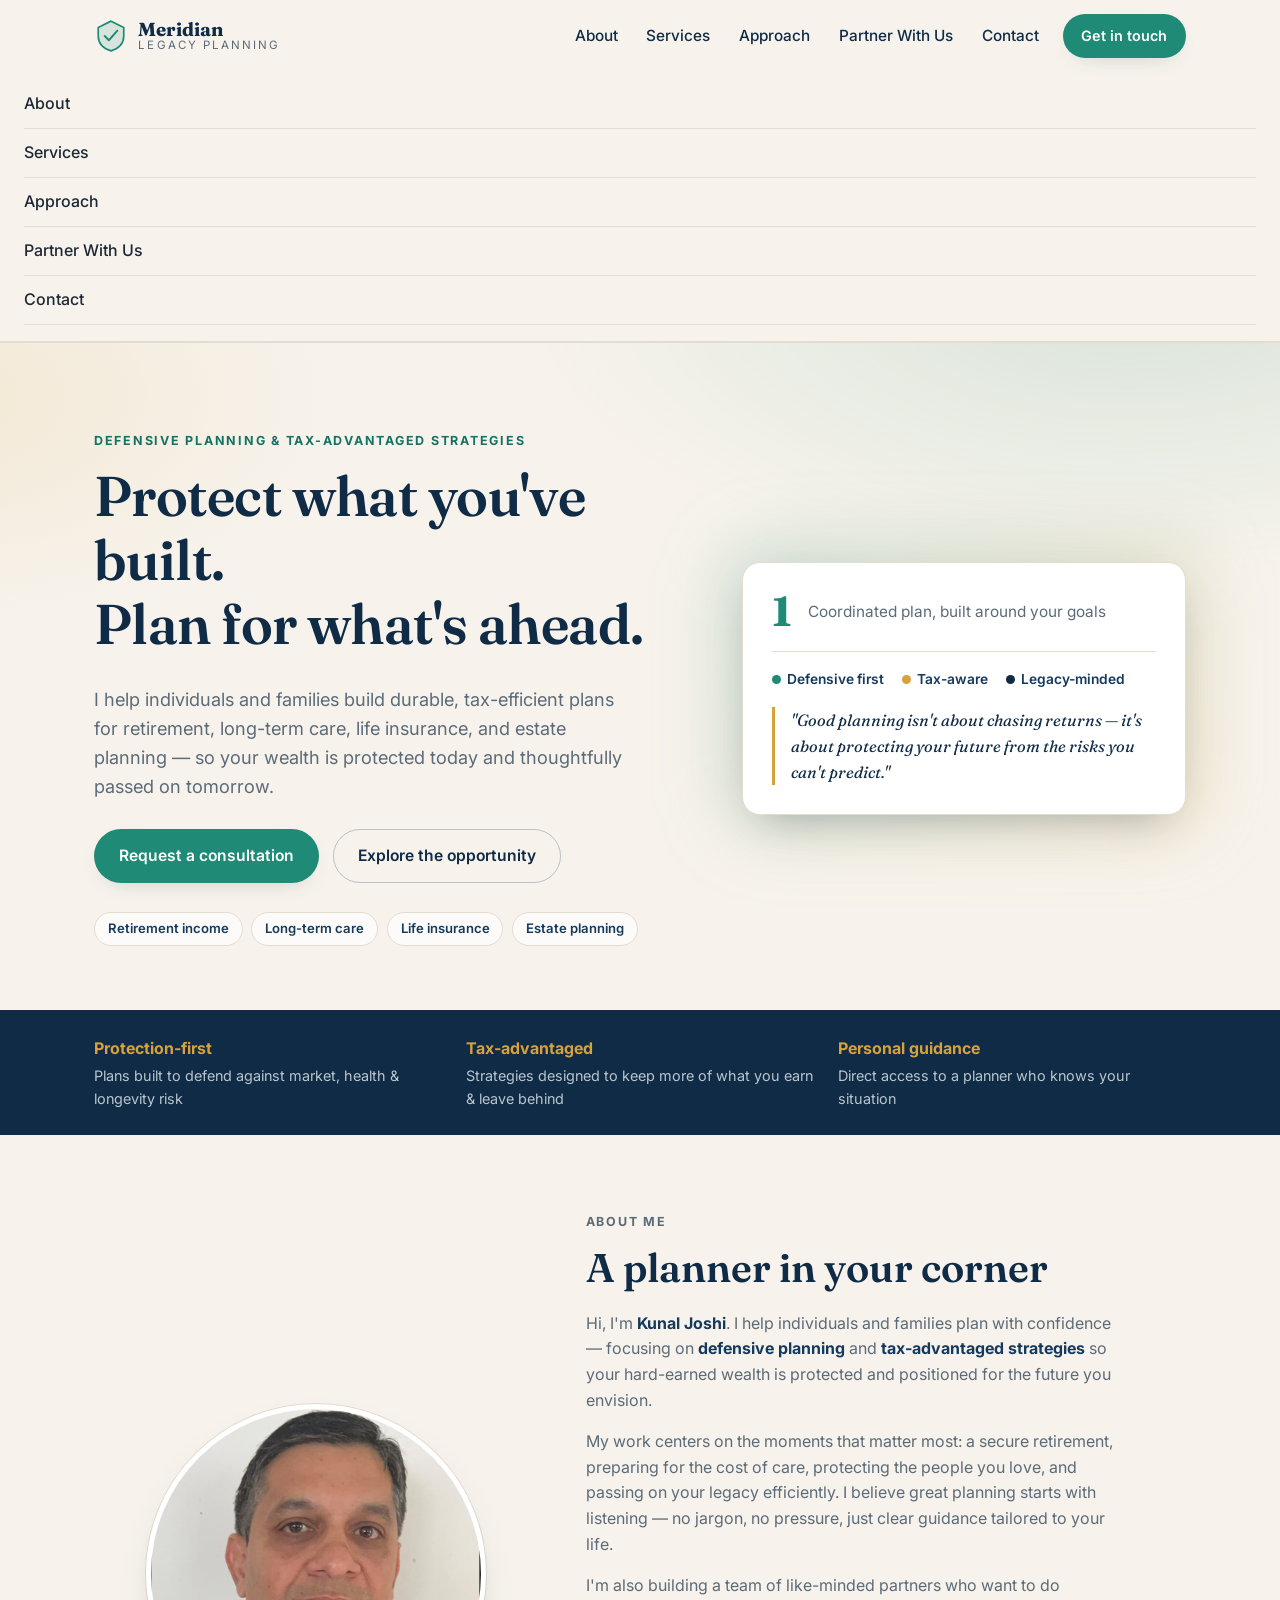
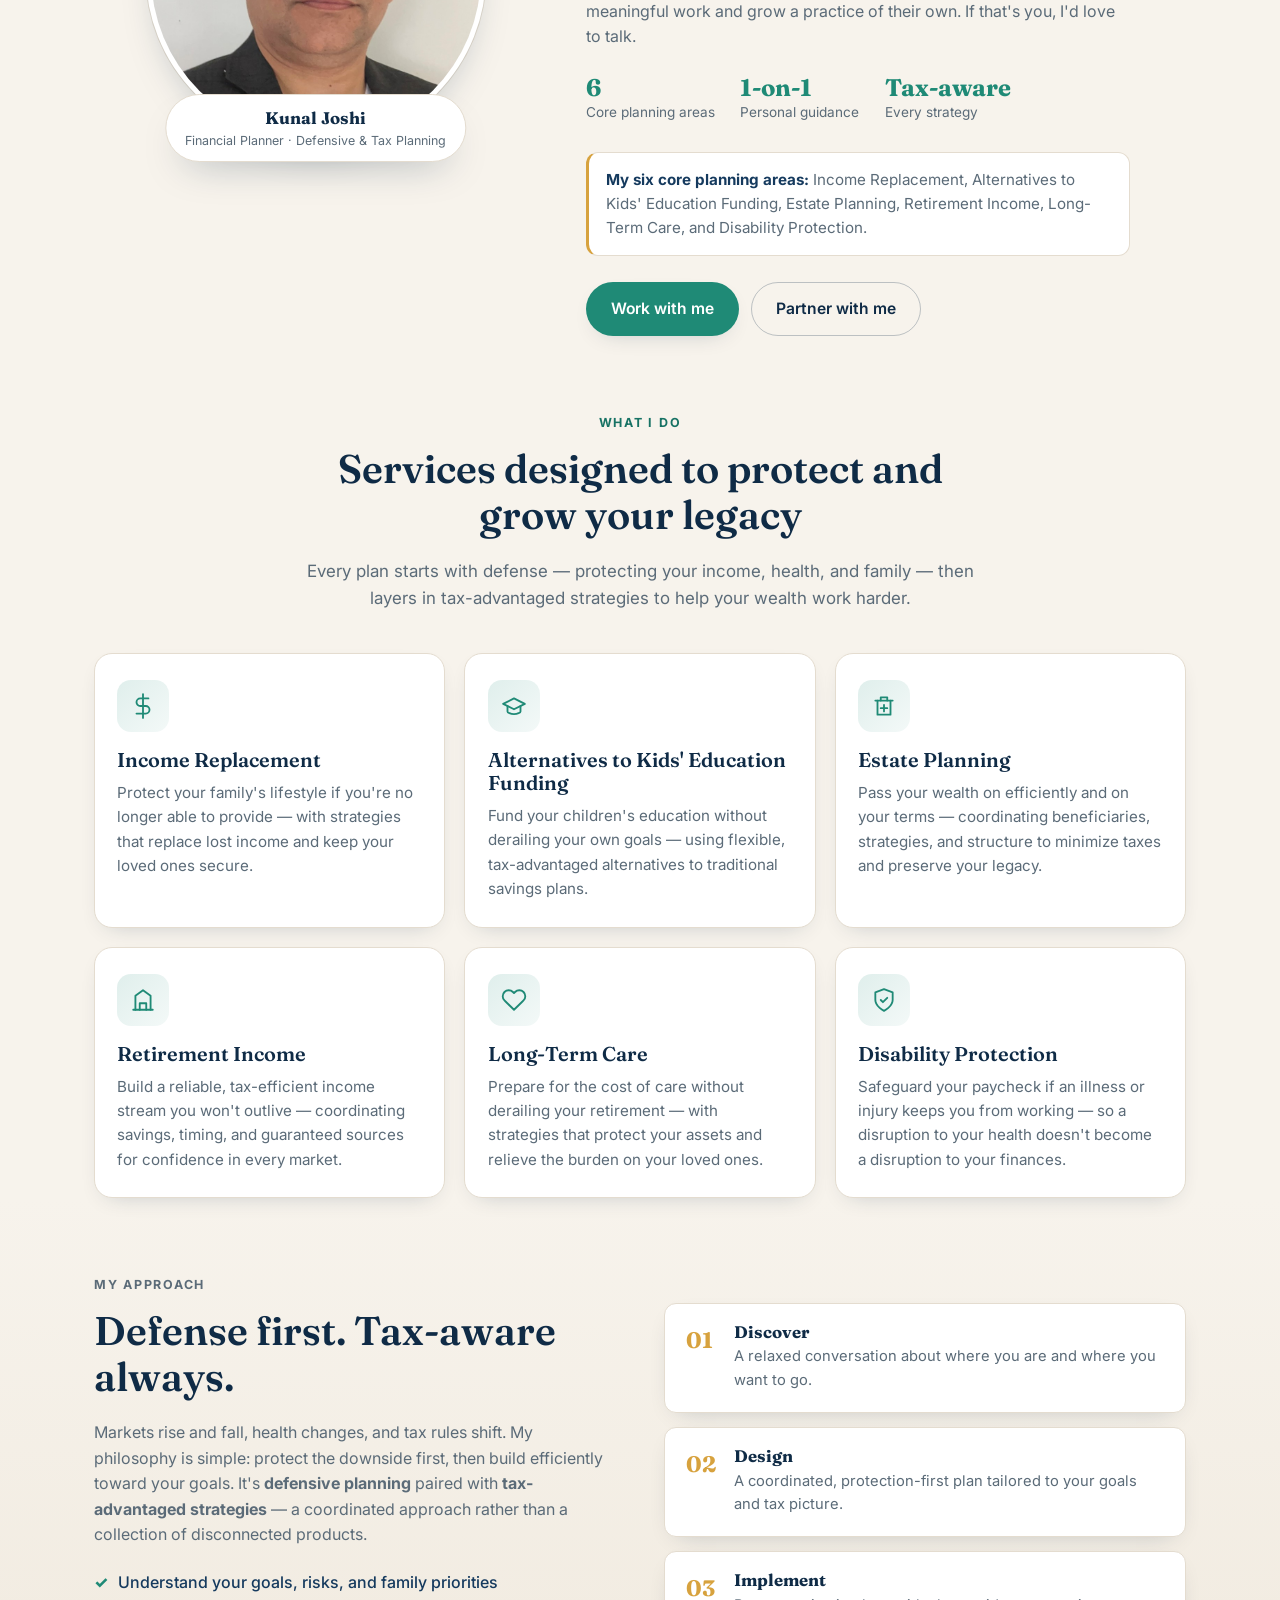
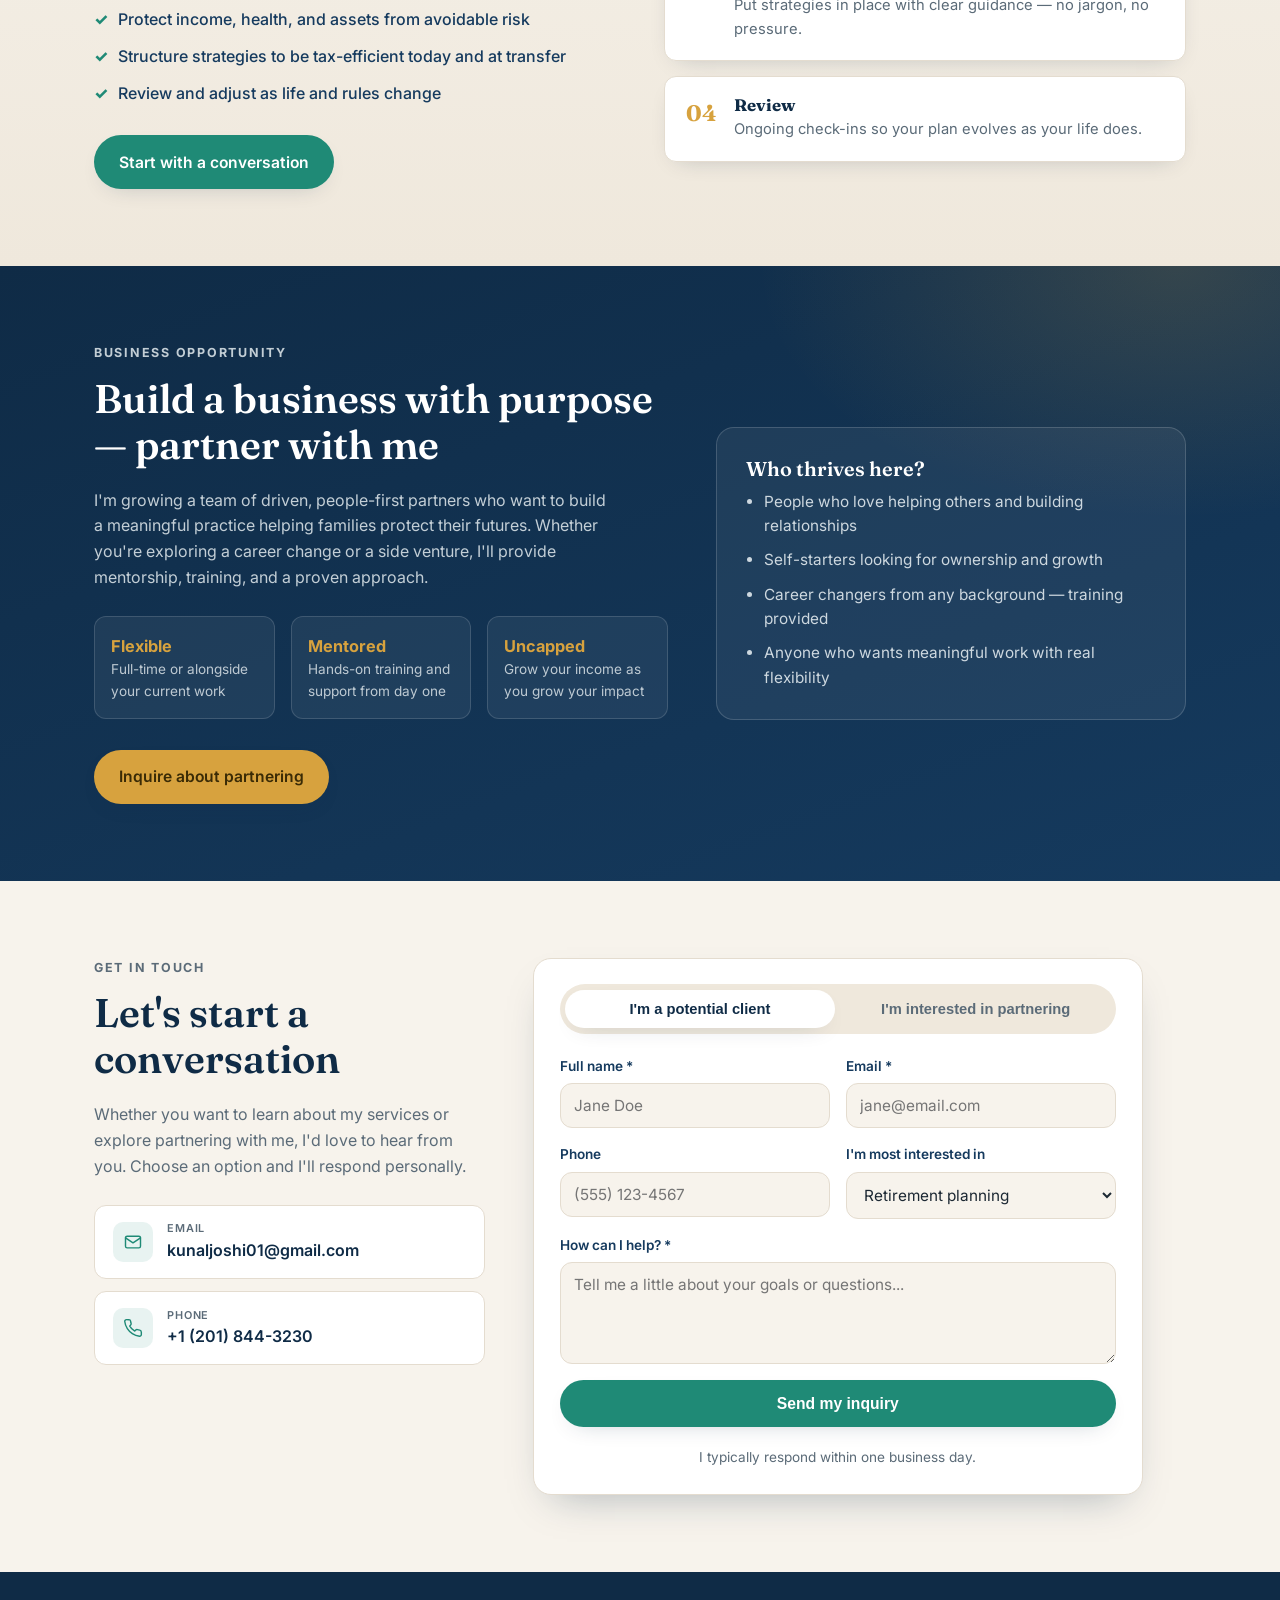
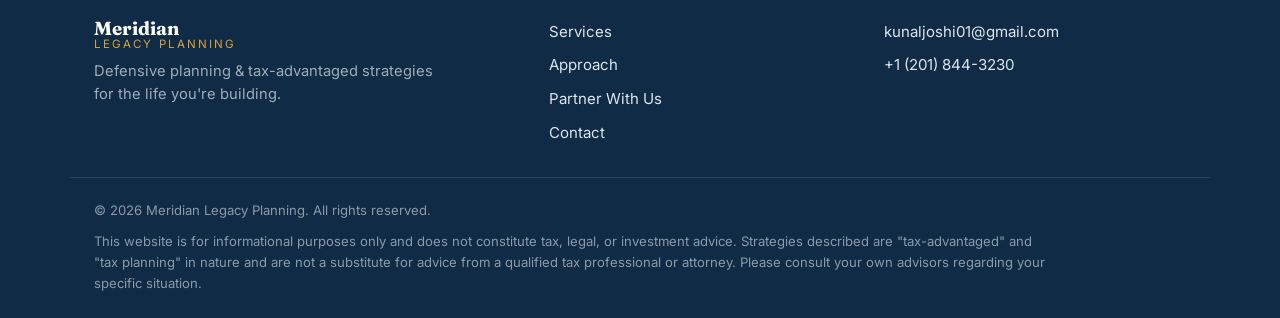
==== index.html @ be31c7ae "Add files via upload" ====
<!DOCTYPE html>
<html lang="en">
<head>
  <meta charset="UTF-8" />
  <meta name="viewport" content="width=device-width, initial-scale=1.0" />
  <title>Meridian Legacy Planning — Defensive &amp; Tax-Advantaged Financial Planning</title>
  <meta name="description" content="Meridian Legacy Planning helps you protect and grow your wealth through defensive planning and tax-advantaged strategies for retirement, long-term care, life insurance, and estate planning." />
  <link rel="preconnect" href="https://fonts.googleapis.com" />
  <link rel="preconnect" href="https://fonts.gstatic.com" crossorigin />
  <link href="https://fonts.googleapis.com/css2?family=Fraunces:opsz,wght@9..144,500;9..144,600;9..144,700&family=Inter:wght@400;500;600;700&display=swap" rel="stylesheet" />
  <link rel="stylesheet" href="styles.css" />
</head>
<body>
  <!-- Header -->
  <header class="site-header" id="top">
    <div class="container header-inner">
      <a href="#top" class="brand" aria-label="Meridian Legacy Planning home">
        <span class="brand-mark" aria-hidden="true">
          <svg viewBox="0 0 32 32" width="34" height="34" fill="none">
            <path d="M16 2L4 8v8c0 7.2 5 11.8 12 14 7-2.2 12-6.8 12-14V8L16 2z" fill="currentColor" opacity="0.15"/>
            <path d="M16 2L4 8v8c0 7.2 5 11.8 12 14 7-2.2 12-6.8 12-14V8L16 2z" stroke="currentColor" stroke-width="1.6"/>
            <path d="M10 16l4 4 8-9" stroke="currentColor" stroke-width="1.8" stroke-linecap="round" stroke-linejoin="round"/>
          </svg>
        </span>
        <span class="brand-text">
          <strong>Meridian</strong>
          <em>Legacy Planning</em>
        </span>
      </a>

      <nav class="site-nav" aria-label="Primary">
        <a href="#about">About</a>
        <a href="#services">Services</a>
        <a href="#approach">Approach</a>
        <a href="#partner">Partner With Us</a>
        <a href="#contact">Contact</a>
      </nav>

      <a href="#contact" class="btn btn-primary btn-sm nav-cta">Get in touch</a>

      <button class="nav-toggle" aria-label="Toggle menu" aria-expanded="false">
        <span></span><span></span><span></span>
      </button>
    </div>
    <div class="mobile-menu" hidden>
      <a href="#about">About</a>
      <a href="#services">Services</a>
      <a href="#approach">Approach</a>
      <a href="#partner">Partner With Us</a>
      <a href="#contact">Contact</a>
    </div>
  </header>

  <!-- Hero -->
  <section class="hero">
    <div class="container hero-grid">
      <div class="hero-copy">
        <p class="eyebrow">Defensive planning &amp; tax-advantaged strategies</p>
        <h1>Protect what you've built.<br />Plan for what's ahead.</h1>
        <p class="lead">
          I help individuals and families build durable, tax-efficient plans for
          retirement, long-term care, life insurance, and estate planning — so your
          wealth is protected today and thoughtfully passed on tomorrow.
        </p>
        <div class="hero-actions">
          <a href="#contact" class="btn btn-primary">Request a consultation</a>
          <a href="#partner" class="btn btn-ghost">Explore the opportunity</a>
        </div>
        <ul class="hero-badges">
          <li>Retirement income</li>
          <li>Long-term care</li>
          <li>Life insurance</li>
          <li>Estate planning</li>
        </ul>
      </div>
      <div class="hero-card">
        <div class="card-glow" aria-hidden="true"></div>
        <div class="stat-card">
          <div class="stat">
            <span class="stat-num">1</span>
            <span class="stat-label">Coordinated plan, built around your goals</span>
          </div>
          <div class="divider"></div>
          <div class="stat-row">
            <div><span class="dot dot-teal"></span>Defensive first</div>
            <div><span class="dot dot-gold"></span>Tax-aware</div>
            <div><span class="dot dot-navy"></span>Legacy-minded</div>
          </div>
          <blockquote>
            "Good planning isn't about chasing returns — it's about protecting your
            future from the risks you can't predict."
          </blockquote>
        </div>
      </div>
    </div>
  </section>

  <!-- Trust strip -->
  <section class="trust-strip">
    <div class="container trust-inner">
      <div class="trust-item"><strong>Protection-first</strong><span>Plans built to defend against market, health &amp; longevity risk</span></div>
      <div class="trust-item"><strong>Tax-advantaged</strong><span>Strategies designed to keep more of what you earn &amp; leave behind</span></div>
      <div class="trust-item"><strong>Personal guidance</strong><span>Direct access to a planner who knows your situation</span></div>
    </div>
  </section>

  <!-- About -->
  <section class="section" id="about">
    <div class="container about-grid">
      <div class="about-photo">
        <div class="photo-frame">
          <img src="headshot.png" alt="Kunal Joshi, Financial Planner" />
        </div>
        <div class="about-badge">
          <strong>Kunal Joshi</strong>
          <span>Financial Planner &middot; Defensive &amp; Tax Planning</span>
        </div>
      </div>
      <div class="about-copy">
        <p class="eyebrow">About me</p>
        <h2>A planner in your corner</h2>
        <p>
          Hi, I'm <strong>Kunal Joshi</strong>. I help individuals and families plan with
          confidence — focusing on <strong>defensive planning</strong> and
          <strong>tax-advantaged strategies</strong> so your hard-earned wealth is
          protected and positioned for the future you envision.
        </p>
        <p>
          My work centers on the moments that matter most: a secure retirement,
          preparing for the cost of care, protecting the people you love, and passing on
          your legacy efficiently. I believe great planning starts with listening — no
          jargon, no pressure, just clear guidance tailored to your life.
        </p>
        <p>
          I'm also building a team of like-minded partners who want to do meaningful work
          and grow a practice of their own. If that's you, I'd love to talk.
        </p>
        <div class="about-stats">
          <div><strong>6</strong><span>Core planning areas</span></div>
          <div><strong>1-on-1</strong><span>Personal guidance</span></div>
          <div><strong>Tax-aware</strong><span>Every strategy</span></div>
        </div>
        <p class="about-areas">
          <strong>My six core planning areas:</strong> Income Replacement, Alternatives
          to Kids' Education Funding, Estate Planning, Retirement Income, Long-Term Care,
          and Disability Protection.
        </p>
        <div class="about-actions">
          <a href="#contact" class="btn btn-primary">Work with me</a>
          <a href="#partner" class="btn btn-ghost">Partner with me</a>
        </div>
      </div>
    </div>
  </section>
    <div class="container">
      <div class="section-head">
        <p class="eyebrow">What I do</p>
        <h2>Services designed to protect and grow your legacy</h2>
        <p class="section-sub">
          Every plan starts with defense — protecting your income, health, and family —
          then layers in tax-advantaged strategies to help your wealth work harder.
        </p>
      </div>

      <div class="cards">
        <article class="service-card">
          <div class="service-ic" aria-hidden="true">
            <svg viewBox="0 0 24 24" width="26" height="26" fill="none" stroke="currentColor" stroke-width="1.7" stroke-linecap="round" stroke-linejoin="round"><path d="M12 1v22"/><path d="M17 5H9.5a3.5 3.5 0 0 0 0 7h5a3.5 3.5 0 0 1 0 7H6"/></svg>
          </div>
          <h3>Income Replacement</h3>
          <p>Protect your family's lifestyle if you're no longer able to provide — with strategies that replace lost income and keep your loved ones secure.</p>
        </article>

        <article class="service-card">
          <div class="service-ic" aria-hidden="true">
            <svg viewBox="0 0 24 24" width="26" height="26" fill="none" stroke="currentColor" stroke-width="1.7" stroke-linecap="round" stroke-linejoin="round"><path d="M22 10 12 5 2 10l10 5 10-5z"/><path d="M6 12v5c0 1 2.7 2.5 6 2.5s6-1.5 6-2.5v-5"/></svg>
          </div>
          <h3>Alternatives to Kids' Education Funding</h3>
          <p>Fund your children's education without derailing your own goals — using flexible, tax-advantaged alternatives to traditional savings plans.</p>
        </article>

        <article class="service-card">
          <div class="service-ic" aria-hidden="true">
            <svg viewBox="0 0 24 24" width="26" height="26" fill="none" stroke="currentColor" stroke-width="1.7" stroke-linecap="round" stroke-linejoin="round"><path d="M4 7h16"/><path d="M6 7v13h12V7"/><path d="M9 7V4h6v3"/><path d="M12 11v6"/><path d="M9 14h6"/></svg>
          </div>
          <h3>Estate Planning</h3>
          <p>Pass your wealth on efficiently and on your terms — coordinating beneficiaries, strategies, and structure to minimize taxes and preserve your legacy.</p>
        </article>

        <article class="service-card">
          <div class="service-ic" aria-hidden="true">
            <svg viewBox="0 0 24 24" width="26" height="26" fill="none" stroke="currentColor" stroke-width="1.7" stroke-linecap="round" stroke-linejoin="round"><path d="M3 21h18"/><path d="M5 21V8l7-5 7 5v13"/><path d="M9 21v-6h6v6"/></svg>
          </div>
          <h3>Retirement Income</h3>
          <p>Build a reliable, tax-efficient income stream you won't outlive — coordinating savings, timing, and guaranteed sources for confidence in every market.</p>
        </article>

        <article class="service-card">
          <div class="service-ic" aria-hidden="true">
            <svg viewBox="0 0 24 24" width="26" height="26" fill="none" stroke="currentColor" stroke-width="1.7" stroke-linecap="round" stroke-linejoin="round"><path d="M20.8 4.6a5.5 5.5 0 0 0-7.8 0L12 5.6l-1-1a5.5 5.5 0 0 0-7.8 7.8l1 1L12 21l7.8-7.6 1-1a5.5 5.5 0 0 0 0-7.8z"/></svg>
          </div>
          <h3>Long-Term Care</h3>
          <p>Prepare for the cost of care without derailing your retirement — with strategies that protect your assets and relieve the burden on your loved ones.</p>
        </article>

        <article class="service-card">
          <div class="service-ic" aria-hidden="true">
            <svg viewBox="0 0 24 24" width="26" height="26" fill="none" stroke="currentColor" stroke-width="1.7" stroke-linecap="round" stroke-linejoin="round"><path d="M12 22s8-4 8-10V5l-8-3-8 3v7c0 6 8 10 8 10z"/><path d="M9 12l2 2 4-4"/></svg>
          </div>
          <h3>Disability Protection</h3>
          <p>Safeguard your paycheck if an illness or injury keeps you from working — so a disruption to your health doesn't become a disruption to your finances.</p>
        </article>
      </div>
    </div>
  </section>

  <!-- Approach -->
  <section class="section section-alt" id="approach">
    <div class="container approach-grid">
      <div class="approach-copy">
        <p class="eyebrow">My approach</p>
        <h2>Defense first. Tax-aware always.</h2>
        <p>
          Markets rise and fall, health changes, and tax rules shift. My philosophy is
          simple: protect the downside first, then build efficiently toward your goals.
          It's <strong>defensive planning</strong> paired with <strong>tax-advantaged
          strategies</strong> — a coordinated approach rather than a collection of
          disconnected products.
        </p>
        <ul class="check-list">
          <li><span aria-hidden="true">✓</span> Understand your goals, risks, and family priorities</li>
          <li><span aria-hidden="true">✓</span> Protect income, health, and assets from avoidable risk</li>
          <li><span aria-hidden="true">✓</span> Structure strategies to be tax-efficient today and at transfer</li>
          <li><span aria-hidden="true">✓</span> Review and adjust as life and rules change</li>
        </ul>
        <a href="#contact" class="btn btn-primary">Start with a conversation</a>
      </div>
      <div class="approach-steps">
        <div class="step"><span class="step-num">01</span><div><h4>Discover</h4><p>A relaxed conversation about where you are and where you want to go.</p></div></div>
        <div class="step"><span class="step-num">02</span><div><h4>Design</h4><p>A coordinated, protection-first plan tailored to your goals and tax picture.</p></div></div>
        <div class="step"><span class="step-num">03</span><div><h4>Implement</h4><p>Put strategies in place with clear guidance — no jargon, no pressure.</p></div></div>
        <div class="step"><span class="step-num">04</span><div><h4>Review</h4><p>Ongoing check-ins so your plan evolves as your life does.</p></div></div>
      </div>
    </div>
  </section>

  <!-- Partner / Business Opportunity -->
  <section class="section partner" id="partner">
    <div class="container partner-grid">
      <div class="partner-copy">
        <p class="eyebrow eyebrow-light">Business opportunity</p>
        <h2>Build a business with purpose — partner with me</h2>
        <p>
          I'm growing a team of driven, people-first partners who want to build a
          meaningful practice helping families protect their futures. Whether you're
          exploring a career change or a side venture, I'll provide mentorship,
          training, and a proven approach.
        </p>
        <ul class="partner-perks">
          <li><strong>Flexible</strong><span>Full-time or alongside your current work</span></li>
          <li><strong>Mentored</strong><span>Hands-on training and support from day one</span></li>
          <li><strong>Uncapped</strong><span>Grow your income as you grow your impact</span></li>
        </ul>
        <a href="#contact" class="btn btn-gold" data-open-tab="partner">Inquire about partnering</a>
      </div>
      <div class="partner-panel">
        <h3>Who thrives here?</h3>
        <ul>
          <li>People who love helping others and building relationships</li>
          <li>Self-starters looking for ownership and growth</li>
          <li>Career changers from any background — training provided</li>
          <li>Anyone who wants meaningful work with real flexibility</li>
        </ul>
      </div>
    </div>
  </section>

  <!-- Contact -->
  <section class="section" id="contact">
    <div class="container contact-grid">
      <div class="contact-intro">
        <p class="eyebrow">Get in touch</p>
        <h2>Let's start a conversation</h2>
        <p>Whether you want to learn about my services or explore partnering with me, I'd love to hear from you. Choose an option and I'll respond personally.</p>

        <div class="contact-methods">
          <a class="contact-method" href="mailto:kunaljoshi01@gmail.com">
            <span class="cm-ic" aria-hidden="true">
              <svg viewBox="0 0 24 24" width="20" height="20" fill="none" stroke="currentColor" stroke-width="1.7" stroke-linecap="round" stroke-linejoin="round"><rect x="3" y="5" width="18" height="14" rx="2"/><path d="m3 7 9 6 9-6"/></svg>
            </span>
            <span><small>Email</small>kunaljoshi01@gmail.com</span>
          </a>
          <a class="contact-method" href="tel:+12018443230">
            <span class="cm-ic" aria-hidden="true">
              <svg viewBox="0 0 24 24" width="20" height="20" fill="none" stroke="currentColor" stroke-width="1.7" stroke-linecap="round" stroke-linejoin="round"><path d="M22 16.9v3a2 2 0 0 1-2.2 2 19.8 19.8 0 0 1-8.6-3.1 19.5 19.5 0 0 1-6-6A19.8 19.8 0 0 1 2.1 4.2 2 2 0 0 1 4.1 2h3a2 2 0 0 1 2 1.7c.1.9.3 1.8.6 2.7a2 2 0 0 1-.5 2.1L8.1 9.7a16 16 0 0 0 6 6l1.2-1.2a2 2 0 0 1 2.1-.5c.9.3 1.8.5 2.7.6a2 2 0 0 1 1.7 2z"/></svg>
            </span>
            <span><small>Phone</small>+1 (201) 844-3230</span>
          </a>
        </div>
      </div>

      <div class="form-wrap">
        <div class="tabs" role="tablist" aria-label="Inquiry type">
          <button class="tab is-active" role="tab" aria-selected="true" data-tab="client">I'm a potential client</button>
          <button class="tab" role="tab" aria-selected="false" data-tab="partner">I'm interested in partnering</button>
        </div>

        <!-- Client form -->
        <form class="contact-form is-active" data-form="client" action="https://formspree.io/f/your-form-id" method="POST" novalidate>
          <input type="hidden" name="_subject" value="New client inquiry — Meridian Legacy Planning" />
          <input type="hidden" name="inquiry_type" value="Client" />
          <div class="field-row">
            <label class="field"><span>Full name *</span><input type="text" name="name" required placeholder="Jane Doe" /></label>
            <label class="field"><span>Email *</span><input type="email" name="email" required placeholder="jane@email.com" /></label>
          </div>
          <div class="field-row">
            <label class="field"><span>Phone</span><input type="tel" name="phone" placeholder="(555) 123-4567" /></label>
            <label class="field"><span>I'm most interested in</span>
              <select name="interest">
                <option>Retirement planning</option>
                <option>Long-term care</option>
                <option>Life insurance</option>
                <option>Estate planning</option>
                <option>A complete plan</option>
                <option>Not sure yet</option>
              </select>
            </label>
          </div>
          <label class="field"><span>How can I help? *</span><textarea name="message" rows="4" required placeholder="Tell me a little about your goals or questions..."></textarea></label>
          <button type="submit" class="btn btn-primary btn-block">Send my inquiry</button>
          <p class="form-note" data-note>I typically respond within one business day.</p>
        </form>

        <!-- Partner form -->
        <form class="contact-form" data-form="partner" action="https://formspree.io/f/your-form-id" method="POST" novalidate>
          <input type="hidden" name="_subject" value="New partner inquiry — Meridian Legacy Planning" />
          <input type="hidden" name="inquiry_type" value="Partner" />
          <div class="field-row">
            <label class="field"><span>Full name *</span><input type="text" name="name" required placeholder="Alex Rivera" /></label>
            <label class="field"><span>Email *</span><input type="email" name="email" required placeholder="alex@email.com" /></label>
          </div>
          <div class="field-row">
            <label class="field"><span>Phone</span><input type="tel" name="phone" placeholder="(555) 123-4567" /></label>
            <label class="field"><span>Current occupation</span><input type="text" name="occupation" placeholder="e.g. Teacher, Sales, Career changer" /></label>
          </div>
          <label class="field"><span>What interests you about partnering? *</span><textarea name="message" rows="4" required placeholder="Tell me about your goals and what you're looking for..."></textarea></label>
          <button type="submit" class="btn btn-gold btn-block">Explore the opportunity</button>
          <p class="form-note" data-note>All conversations are confidential and no-pressure.</p>
        </form>
      </div>
    </div>
  </section>

  <!-- Footer -->
  <footer class="site-footer">
    <div class="container footer-inner">
      <div class="footer-brand">
        <span class="brand-text">
          <strong>Meridian</strong>
          <em>Legacy Planning</em>
        </span>
        <p>Defensive planning &amp; tax-advantaged strategies for the life you're building.</p>
      </div>
      <div class="footer-links">
        <a href="#services">Services</a>
        <a href="#approach">Approach</a>
        <a href="#partner">Partner With Us</a>
        <a href="#contact">Contact</a>
      </div>
      <div class="footer-contact">
        <a href="mailto:kunaljoshi01@gmail.com">kunaljoshi01@gmail.com</a>
        <a href="tel:+12018443230">+1 (201) 844-3230</a>
      </div>
    </div>
    <div class="container footer-legal">
      <p>&copy; <span id="year"></span> Meridian Legacy Planning. All rights reserved.</p>
      <p class="disclaimer">
        This website is for informational purposes only and does not constitute tax,
        legal, or investment advice. Strategies described are "tax-advantaged" and
        "tax planning" in nature and are not a substitute for advice from a qualified
        tax professional or attorney. Please consult your own advisors regarding your
        specific situation.
      </p>
    </div>
  </footer>

  <script src="script.js"></script>
</body>
</html>
---- styles.css ----
:root{
  --navy:#0f2b46;
  --navy-700:#153a5e;
  --teal:#1f8a76;
  --teal-600:#177264;
  --gold:#d7a23e;
  --gold-600:#c08d2c;
  --cream:#f7f3ec;
  --cream-200:#efe8dc;
  --ink:#1c2833;
  --muted:#5b6b78;
  --white:#ffffff;
  --line:#e4dccf;
  --shadow:0 18px 40px -20px rgba(15,43,70,.35);
  --shadow-sm:0 8px 24px -14px rgba(15,43,70,.30);
  --radius:18px;
  --radius-sm:12px;
  --maxw:1140px;
}

*{box-sizing:border-box}
html{scroll-behavior:smooth}
body{
  margin:0;
  font-family:"Inter",system-ui,-apple-system,Segoe UI,Roboto,sans-serif;
  color:var(--ink);
  background:var(--cream);
  line-height:1.6;
  -webkit-font-smoothing:antialiased;
}
h1,h2,h3,h4{font-family:"Fraunces",Georgia,serif;line-height:1.15;color:var(--navy);margin:0 0 .5em}
h1{font-size:clamp(2.1rem,4.6vw,3.5rem);font-weight:600;letter-spacing:-.01em}
h2{font-size:clamp(1.7rem,3.2vw,2.5rem);font-weight:600}
h3{font-size:1.25rem;font-weight:600}
p{margin:0 0 1rem}
a{color:inherit;text-decoration:none}
img{max-width:100%}
.container{width:100%;max-width:var(--maxw);margin:0 auto;padding:0 24px}

/* Buttons */
.btn{
  display:inline-flex;align-items:center;justify-content:center;gap:.5rem;
  font-weight:600;font-size:.98rem;padding:.85rem 1.5rem;border-radius:999px;
  border:1.5px solid transparent;cursor:pointer;transition:.2s ease;white-space:nowrap;
}
.btn-sm{padding:.6rem 1.1rem;font-size:.9rem}
.btn-block{width:100%}
.btn-primary{background:var(--teal);color:#fff;box-shadow:var(--shadow-sm)}
.btn-primary:hover{background:var(--teal-600);transform:translateY(-1px)}
.btn-gold{background:var(--gold);color:#3a2b06;box-shadow:var(--shadow-sm)}
.btn-gold:hover{background:var(--gold-600);transform:translateY(-1px)}
.btn-ghost{background:transparent;color:var(--navy);border-color:rgba(15,43,70,.25)}
.btn-ghost:hover{background:rgba(15,43,70,.05);border-color:var(--navy)}

.eyebrow{
  text-transform:uppercase;letter-spacing:.14em;font-size:.78rem;font-weight:700;
  color:var(--teal-600);margin:0 0 .8rem;
}
.eyebrow-light{color:var(--gold)}

/* Header */
.site-header{
  position:sticky;top:0;z-index:50;background:rgba(247,243,236,.82);
  backdrop-filter:blur(10px);border-bottom:1px solid var(--line);
}
.header-inner{display:flex;align-items:center;gap:1.5rem;height:72px}
.brand{display:flex;align-items:center;gap:.65rem;color:var(--navy)}
.brand-mark{color:var(--teal);display:flex}
.brand-text{display:flex;flex-direction:column;line-height:1}
.brand-text strong{font-family:"Fraunces",serif;font-size:1.18rem;font-weight:700;color:var(--navy)}
.brand-text em{font-style:normal;font-size:.72rem;letter-spacing:.18em;text-transform:uppercase;color:var(--muted)}
.site-nav{display:flex;gap:1.8rem;margin-left:auto}
.site-nav a{font-weight:500;font-size:.96rem;color:var(--navy);position:relative;padding:.2rem 0}
.site-nav a::after{content:"";position:absolute;left:0;bottom:-2px;width:0;height:2px;background:var(--teal);transition:.2s}
.site-nav a:hover::after{width:100%}
.nav-cta{margin-left:0}
.nav-toggle{display:none;flex-direction:column;gap:5px;background:none;border:none;cursor:pointer;padding:6px}
.nav-toggle span{width:24px;height:2px;background:var(--navy);border-radius:2px;transition:.2s}
.mobile-menu{display:flex;flex-direction:column;padding:.5rem 24px 1rem;border-bottom:1px solid var(--line);background:var(--cream)}
.mobile-menu a{padding:.7rem 0;font-weight:500;border-bottom:1px solid var(--line)}

/* Hero */
.hero{padding:clamp(3rem,7vw,5.5rem) 0 clamp(2.5rem,5vw,4rem);
  background:
    radial-gradient(1000px 480px at 88% -8%,rgba(31,138,118,.14),transparent 60%),
    radial-gradient(760px 420px at -6% 8%,rgba(215,162,62,.14),transparent 55%);
}
.hero-grid{display:grid;grid-template-columns:1.15fr .85fr;gap:3rem;align-items:center}
.hero-copy .lead{font-size:1.14rem;color:var(--muted);max-width:34rem;margin-bottom:1.7rem}
.hero-actions{display:flex;gap:.9rem;flex-wrap:wrap;margin-bottom:1.8rem}
.hero-badges{list-style:none;display:flex;flex-wrap:wrap;gap:.5rem .55rem;padding:0;margin:0}
.hero-badges li{
  font-size:.82rem;font-weight:600;color:var(--navy-700);background:rgba(255,255,255,.7);
  border:1px solid var(--line);padding:.35rem .8rem;border-radius:999px;
}

.hero-card{position:relative}
.card-glow{position:absolute;inset:-14px;background:linear-gradient(135deg,rgba(31,138,118,.25),rgba(215,162,62,.25));filter:blur(36px);border-radius:32px}
.stat-card{position:relative;background:var(--white);border:1px solid var(--line);border-radius:var(--radius);padding:1.8rem;box-shadow:var(--shadow)}
.stat{display:flex;align-items:center;gap:1rem;margin-bottom:1.1rem}
.stat-num{font-family:"Fraunces",serif;font-size:2.6rem;font-weight:700;color:var(--teal);line-height:1}
.stat-label{color:var(--muted);font-size:.96rem}
.divider{height:1px;background:var(--line);margin:1rem 0}
.stat-row{display:flex;gap:1.1rem;flex-wrap:wrap;font-size:.86rem;font-weight:600;color:var(--navy-700);margin-bottom:1.1rem}
.dot{display:inline-block;width:9px;height:9px;border-radius:50%;margin-right:.4rem}
.dot-teal{background:var(--teal)}.dot-gold{background:var(--gold)}.dot-navy{background:var(--navy)}
.stat-card blockquote{margin:0;font-family:"Fraunces",serif;font-size:1.02rem;color:var(--navy);font-style:italic;border-left:3px solid var(--gold);padding-left:1rem}

/* Trust strip */
.trust-strip{background:var(--navy);color:#eaf1f4}
.trust-inner{display:grid;grid-template-columns:repeat(3,1fr);gap:1.5rem;padding:1.6rem 24px}
.trust-item{display:flex;flex-direction:column}
.trust-item strong{color:var(--gold);font-size:1rem;margin-bottom:.15rem}
.trust-item span{color:rgba(234,241,244,.78);font-size:.9rem}

/* Sections */
.section{padding:clamp(3rem,6vw,5rem) 0}
.section-alt{background:linear-gradient(180deg,var(--cream),var(--cream-200))}
.section-head{max-width:44rem;margin:0 auto 2.6rem;text-align:center}
.section-sub{color:var(--muted);font-size:1.06rem}

/* About */
.about-grid{display:grid;grid-template-columns:.85fr 1.15fr;gap:3rem;align-items:center}
.about-photo{position:relative;display:flex;justify-content:center}
.photo-frame{
  position:relative;border-radius:50%;overflow:hidden;border:5px solid var(--white);
  box-shadow:var(--shadow),0 0 0 1px var(--line);aspect-ratio:1/1;background:var(--white);
  width:min(340px,80%);
}
.photo-frame img{width:100%;height:100%;object-fit:cover;display:block}
.photo-placeholder{
  width:100%;height:100%;display:flex;flex-direction:column;align-items:center;justify-content:center;gap:.6rem;
  background:
    radial-gradient(420px 320px at 30% 20%,rgba(31,138,118,.18),transparent 60%),
    linear-gradient(160deg,var(--navy),var(--navy-700));color:#eaf1f4;
}
.photo-initials{
  font-family:"Fraunces",serif;font-size:3.4rem;font-weight:700;color:#fff;
  width:120px;height:120px;border-radius:50%;display:flex;align-items:center;justify-content:center;
  background:rgba(255,255,255,.08);border:2px solid rgba(215,162,62,.5);
}
.photo-hint{font-size:.8rem;letter-spacing:.1em;text-transform:uppercase;color:rgba(234,241,244,.7)}
.about-badge{
  position:absolute;left:50%;transform:translateX(-50%);bottom:-18px;background:var(--white);border:1px solid var(--line);
  border-radius:999px;padding:.6rem 1.2rem;box-shadow:var(--shadow);display:flex;flex-direction:column;text-align:center;white-space:nowrap;
}
.about-badge strong{font-family:"Fraunces",serif;color:var(--navy);font-size:1.05rem}
.about-badge span{font-size:.78rem;color:var(--muted)}
.about-copy p{color:var(--muted);max-width:34rem}
.about-copy p strong{color:var(--navy-700)}
.about-stats{display:flex;gap:1.6rem;flex-wrap:wrap;margin:1.6rem 0 1.8rem}
.about-stats div{display:flex;flex-direction:column}
.about-stats strong{font-family:"Fraunces",serif;font-size:1.5rem;color:var(--teal);line-height:1.1}
.about-stats span{font-size:.85rem;color:var(--muted)}
.about-areas{background:var(--white);border:1px solid var(--line);border-left:3px solid var(--gold);border-radius:var(--radius-sm);padding:.9rem 1.1rem;font-size:.95rem;color:var(--muted);margin:0 0 1.6rem;max-width:34rem}
.about-areas strong{color:var(--navy-700)}
.about-actions{display:flex;gap:.8rem;flex-wrap:wrap}

/* Service cards */
.cards{display:grid;grid-template-columns:repeat(3,1fr);gap:1.2rem}
.service-card{
  background:var(--white);border:1px solid var(--line);border-radius:var(--radius);
  padding:1.6rem 1.4rem;box-shadow:var(--shadow-sm);transition:.22s ease;
}
.service-card:hover{transform:translateY(-4px);box-shadow:var(--shadow);border-color:rgba(31,138,118,.4)}
.service-ic{
  width:52px;height:52px;border-radius:14px;display:flex;align-items:center;justify-content:center;
  background:linear-gradient(135deg,rgba(31,138,118,.14),rgba(31,138,118,.05));color:var(--teal);margin-bottom:1rem;
}
.service-card p{color:var(--muted);font-size:.95rem;margin:0}

/* Approach */
.approach-grid{display:grid;grid-template-columns:1fr 1fr;gap:3rem;align-items:center}
.approach-copy p{color:var(--muted);max-width:32rem}
.check-list{list-style:none;padding:0;margin:1.4rem 0 1.8rem;display:grid;gap:.7rem}
.check-list li{display:flex;gap:.65rem;align-items:flex-start;font-weight:500;color:var(--navy-700)}
.check-list li span{color:var(--teal);font-weight:800}
.approach-steps{display:grid;gap:.9rem}
.step{display:flex;gap:1rem;background:var(--white);border:1px solid var(--line);border-radius:var(--radius-sm);padding:1.2rem 1.3rem;box-shadow:var(--shadow-sm)}
.step-num{font-family:"Fraunces",serif;font-size:1.4rem;font-weight:700;color:var(--gold);min-width:2rem}
.step h4{margin:0 0 .2rem;color:var(--navy);font-size:1.05rem}
.step p{margin:0;color:var(--muted);font-size:.92rem}

/* Partner */
.partner{background:
  radial-gradient(700px 420px at 92% 0%,rgba(215,162,62,.18),transparent 60%),
  linear-gradient(160deg,var(--navy),var(--navy-700));color:#eaf1f4}
.partner h2{color:#fff}
.partner-grid{display:grid;grid-template-columns:1.1fr .9fr;gap:3rem;align-items:center}
.partner-copy p{color:rgba(234,241,244,.82);max-width:32rem}
.partner-perks{list-style:none;padding:0;margin:1.6rem 0 1.9rem;display:grid;grid-template-columns:repeat(3,1fr);gap:1rem}
.partner-perks li{display:flex;flex-direction:column;background:rgba(255,255,255,.06);border:1px solid rgba(255,255,255,.14);border-radius:var(--radius-sm);padding:1rem}
.partner-perks strong{color:var(--gold);font-size:1.02rem}
.partner-perks span{font-size:.85rem;color:rgba(234,241,244,.78)}
.partner-panel{background:rgba(255,255,255,.06);border:1px solid rgba(255,255,255,.16);border-radius:var(--radius);padding:1.8rem}
.partner-panel h3{color:#fff}
.partner-panel ul{margin:.6rem 0 0;padding-left:1.1rem;display:grid;gap:.6rem}
.partner-panel li{color:rgba(234,241,244,.86);font-size:.96rem}

/* Contact */
.contact-grid{display:grid;grid-template-columns:.9fr 1.1fr;gap:3rem;align-items:start}
.contact-intro p{color:var(--muted)}
.contact-methods{display:grid;gap:.8rem;margin-top:1.6rem}
.contact-method{display:flex;align-items:center;gap:.9rem;background:var(--white);border:1px solid var(--line);border-radius:var(--radius-sm);padding:.9rem 1.1rem;transition:.2s}
.contact-method:hover{border-color:var(--teal);transform:translateY(-2px);box-shadow:var(--shadow-sm)}
.cm-ic{width:40px;height:40px;border-radius:10px;background:rgba(31,138,118,.1);color:var(--teal);display:flex;align-items:center;justify-content:center;flex:none}
.contact-method span:last-child{display:flex;flex-direction:column;font-weight:600;color:var(--navy)}
.contact-method small{font-weight:600;color:var(--muted);text-transform:uppercase;letter-spacing:.08em;font-size:.68rem}

.form-wrap{background:var(--white);border:1px solid var(--line);border-radius:var(--radius);padding:1.6rem;box-shadow:var(--shadow)}
.tabs{display:flex;gap:.4rem;background:var(--cream-200);padding:.35rem;border-radius:999px;margin-bottom:1.4rem}
.tab{flex:1;border:none;background:transparent;padding:.7rem 1rem;border-radius:999px;font-weight:600;font-size:.92rem;color:var(--muted);cursor:pointer;transition:.2s}
.tab.is-active{background:var(--white);color:var(--navy);box-shadow:var(--shadow-sm)}
.contact-form{display:none;flex-direction:column;gap:1rem}
.contact-form.is-active{display:flex}
.field-row{display:grid;grid-template-columns:1fr 1fr;gap:1rem}
.field{display:flex;flex-direction:column;gap:.35rem}
.field span{font-size:.85rem;font-weight:600;color:var(--navy-700)}
.field input,.field select,.field textarea{
  font-family:inherit;font-size:.96rem;color:var(--ink);padding:.75rem .85rem;
  border:1.5px solid var(--line);border-radius:var(--radius-sm);background:var(--cream);transition:.18s;
}
.field input:focus,.field select:focus,.field textarea:focus{outline:none;border-color:var(--teal);background:#fff;box-shadow:0 0 0 3px rgba(31,138,118,.14)}
.field textarea{resize:vertical}
.form-note{font-size:.85rem;color:var(--muted);margin:.2rem 0 0;text-align:center}
.form-note.error{color:#b3261e}
.form-note.success{color:var(--teal-600);font-weight:600}

/* Footer */
.site-footer{background:var(--navy);color:#dce6ec;padding:3rem 0 1.5rem;margin-top:0}
.footer-inner{display:grid;grid-template-columns:1.4fr 1fr 1fr;gap:2rem;padding-bottom:2rem;border-bottom:1px solid rgba(255,255,255,.12)}
.footer-brand .brand-text strong{color:#fff}
.footer-brand .brand-text em{color:var(--gold)}
.footer-brand p{color:rgba(220,230,236,.7);margin-top:.6rem;font-size:.92rem;max-width:22rem}
.footer-links,.footer-contact{display:flex;flex-direction:column;gap:.6rem;font-size:.94rem}
.footer-links a:hover,.footer-contact a:hover{color:var(--gold)}
.footer-legal{padding-top:1.4rem;display:flex;flex-direction:column;gap:.6rem}
.footer-legal p{margin:0;font-size:.82rem;color:rgba(220,230,236,.6)}
.disclaimer{max-width:60rem}

/* Responsive */
@media(max-width:960px){
  .hero-grid,.approach-grid,.partner-grid,.contact-grid,.about-grid{grid-template-columns:1fr}
  .cards{grid-template-columns:repeat(2,1fr)}
  .trust-inner{grid-template-columns:1fr}
  .footer-inner{grid-template-columns:1fr}
  .site-nav,.nav-cta{display:none}
  .nav-toggle{display:flex;margin-left:auto}
  .about-photo{max-width:360px}
}
@media(max-width:560px){
  .cards,.field-row,.partner-perks{grid-template-columns:1fr}
  .hero-actions .btn{flex:1}
}
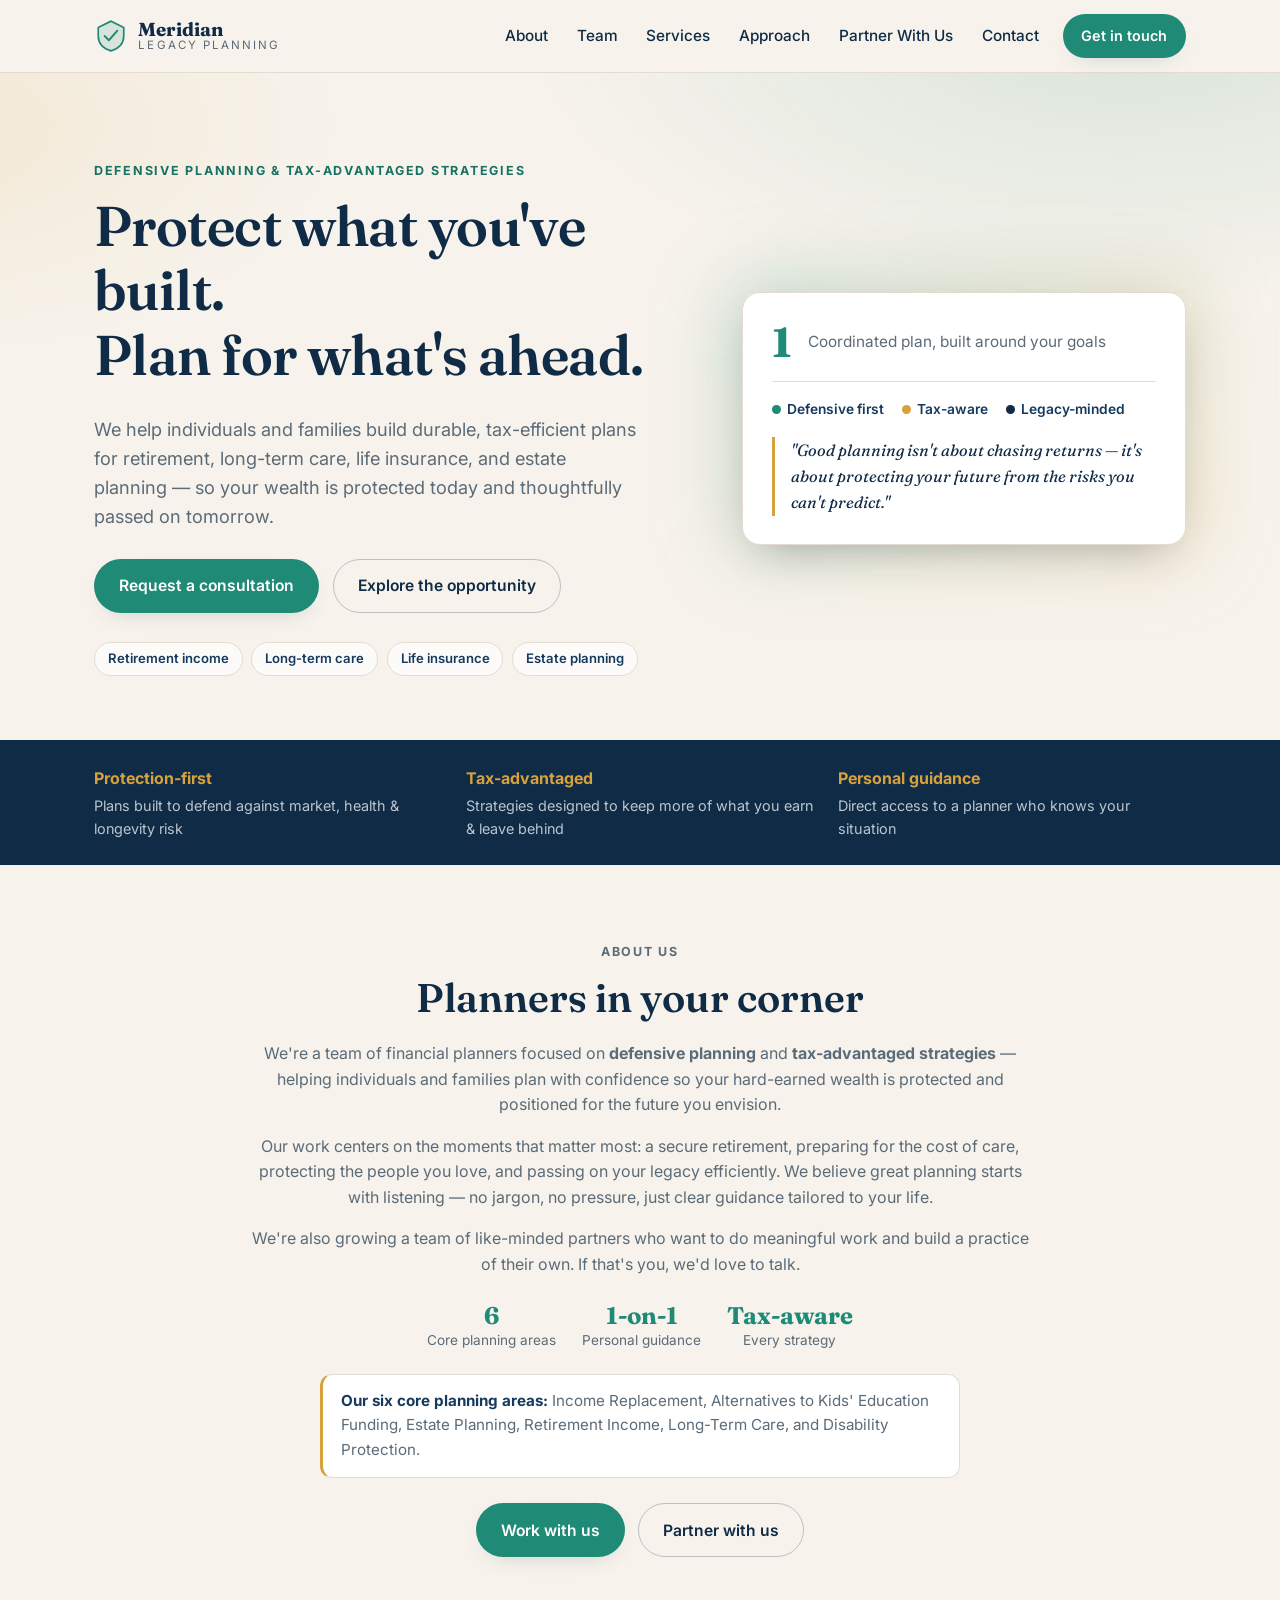
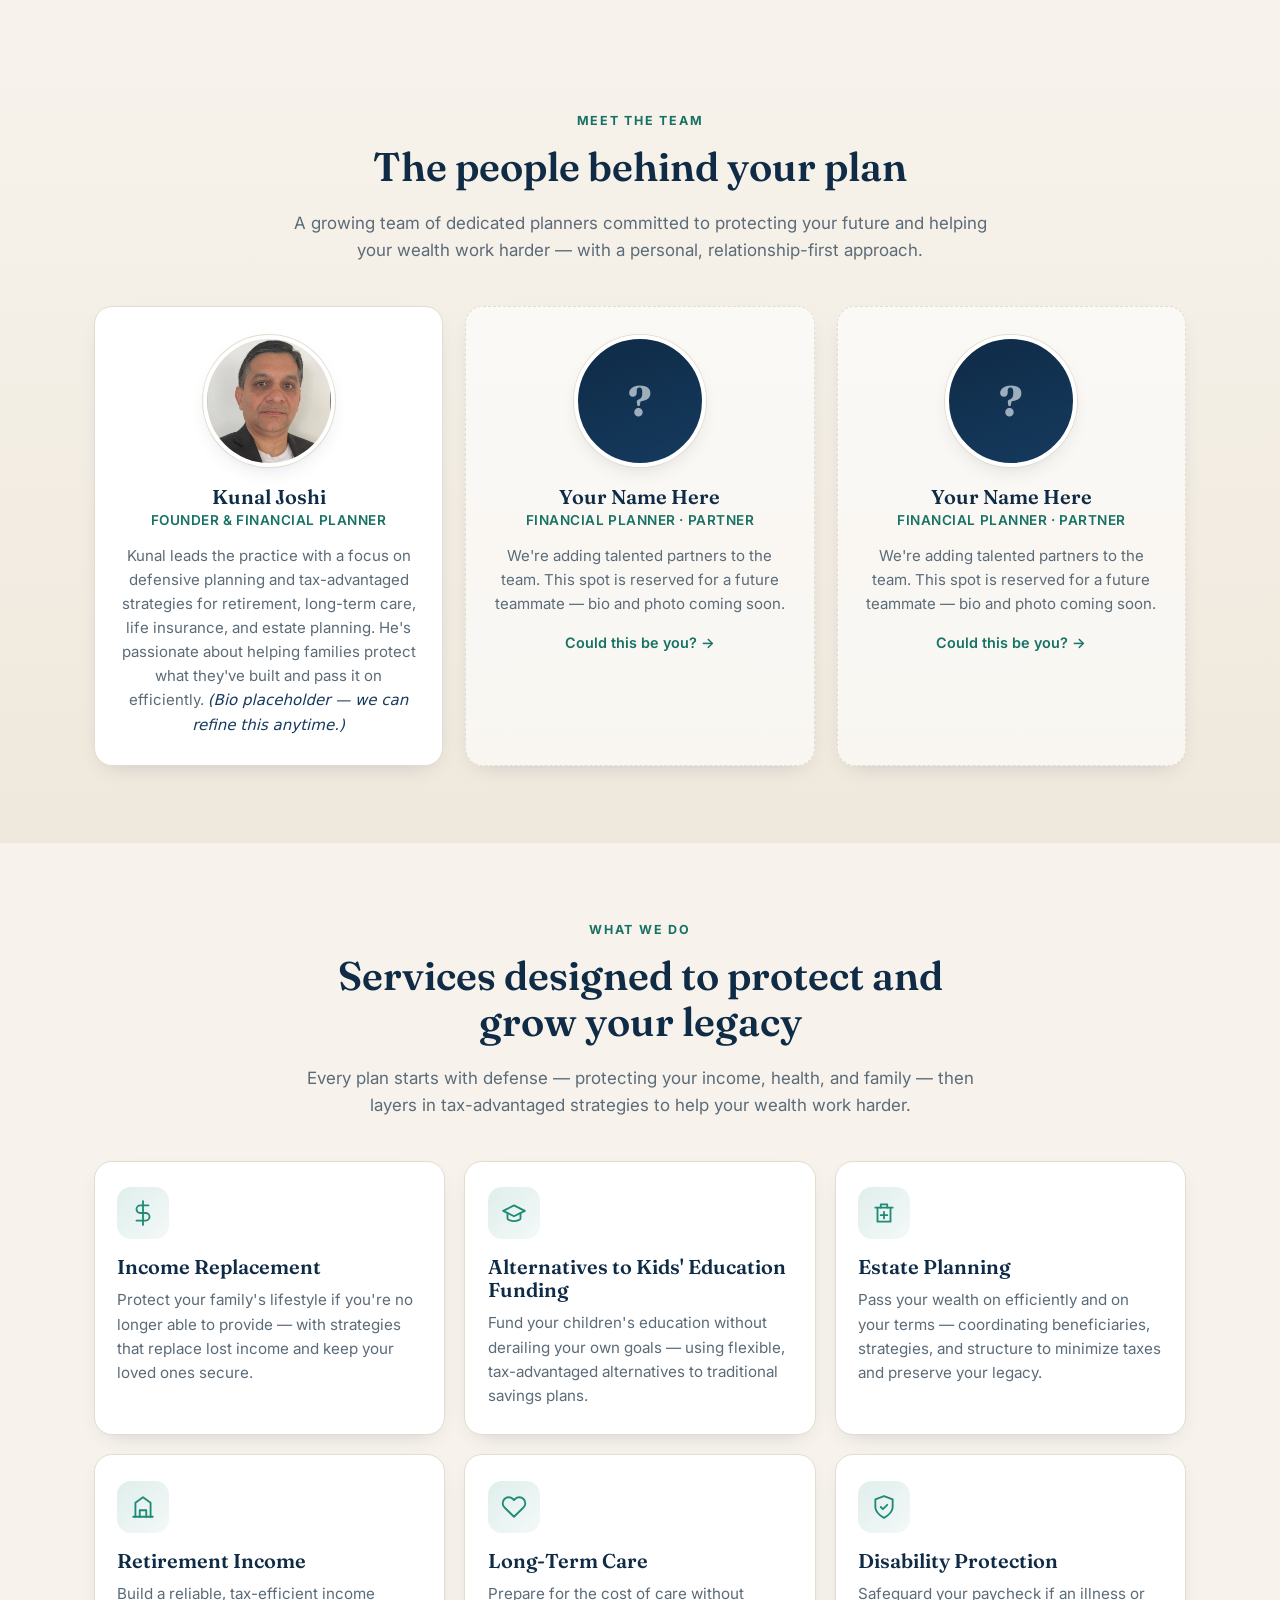
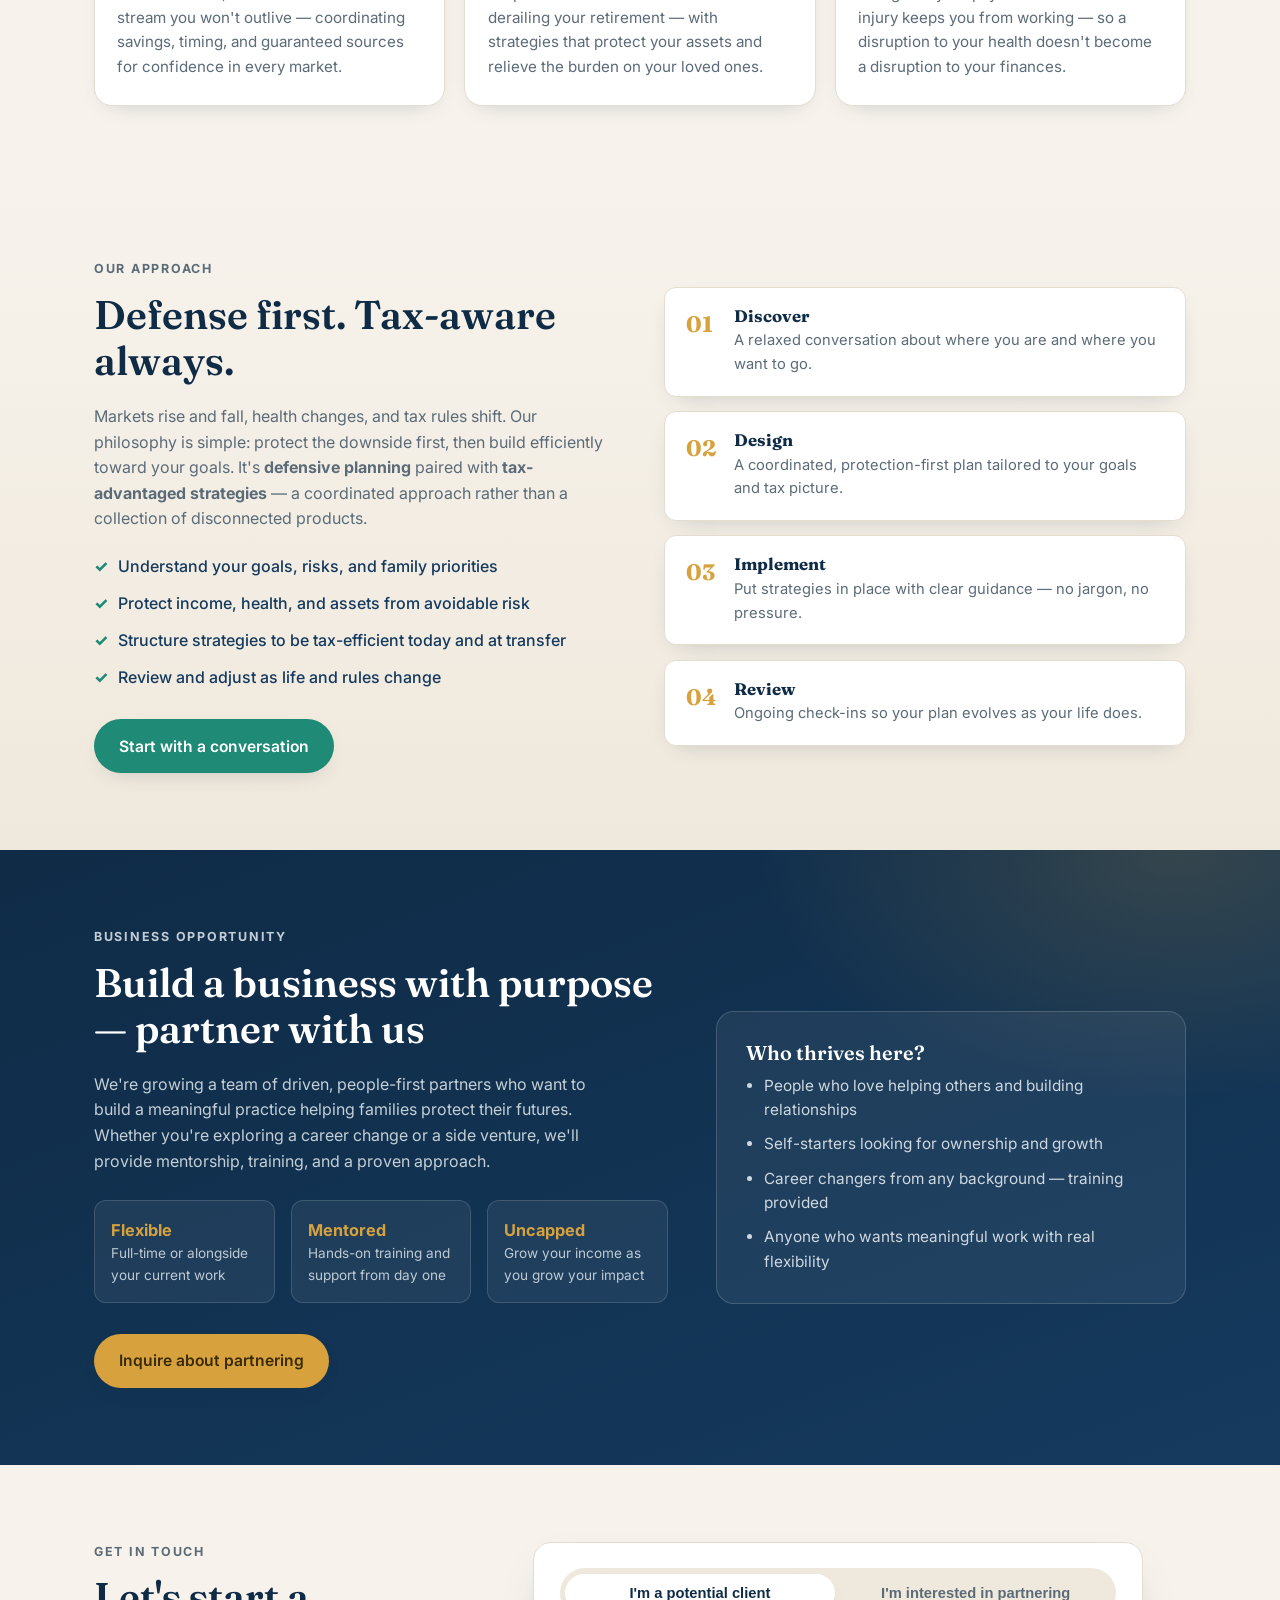
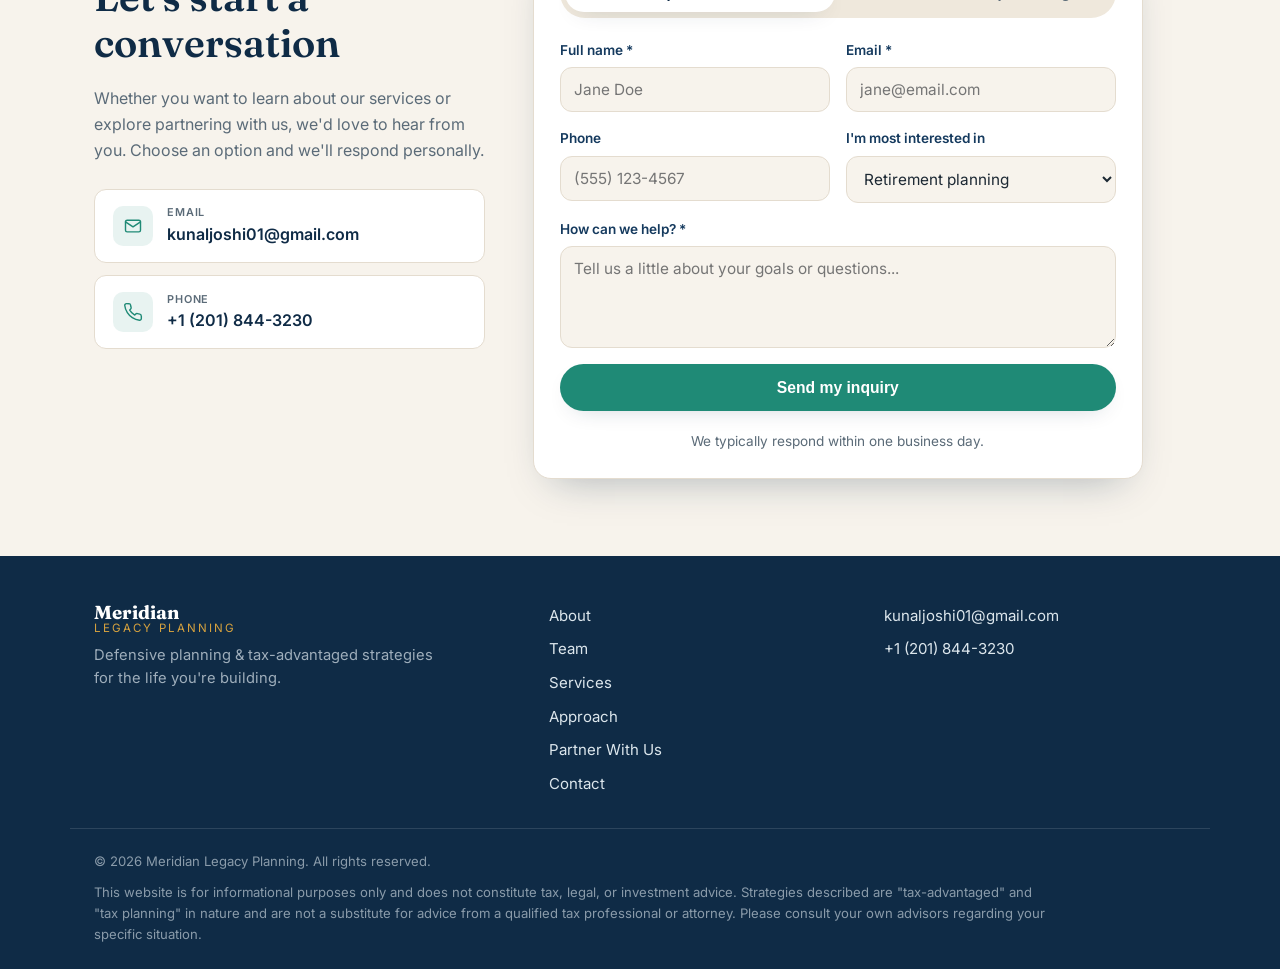
==== commit 519d08e0: "Make site team-focused: rewrite About in we/our voice, remove About headshot, add Meet the Team sect" ====
--- a/index.html
+++ b/index.html
@@ -30,6 +30,7 @@
 
       <nav class="site-nav" aria-label="Primary">
         <a href="#about">About</a>
+        <a href="#team">Team</a>
         <a href="#services">Services</a>
         <a href="#approach">Approach</a>
         <a href="#partner">Partner With Us</a>
@@ -37,17 +38,6 @@
       </nav>
 
       <a href="#contact" class="btn btn-primary btn-sm nav-cta">Get in touch</a>
-
-      <button class="nav-toggle" aria-label="Toggle menu" aria-expanded="false">
-        <span></span><span></span><span></span>
-      </button>
-    </div>
-    <div class="mobile-menu" hidden>
-      <a href="#about">About</a>
-      <a href="#services">Services</a>
-      <a href="#approach">Approach</a>
-      <a href="#partner">Partner With Us</a>
-      <a href="#contact">Contact</a>
     </div>
   </header>
 
@@ -58,7 +48,7 @@
         <p class="eyebrow">Defensive planning &amp; tax-advantaged strategies</p>
         <h1>Protect what you've built.<br />Plan for what's ahead.</h1>
         <p class="lead">
-          I help individuals and families build durable, tax-efficient plans for
+          We help individuals and families build durable, tax-efficient plans for
           retirement, long-term care, life insurance, and estate planning — so your
           wealth is protected today and thoughtfully passed on tomorrow.
         </p>
@@ -106,34 +96,25 @@
 
   <!-- About -->
   <section class="section" id="about">
-    <div class="container about-grid">
-      <div class="about-photo">
-        <div class="photo-frame">
-          <img src="headshot.png" alt="Kunal Joshi, Financial Planner" />
-        </div>
-        <div class="about-badge">
-          <strong>Kunal Joshi</strong>
-          <span>Financial Planner &middot; Defensive &amp; Tax Planning</span>
-        </div>
-      </div>
+    <div class="container about-solo">
       <div class="about-copy">
-        <p class="eyebrow">About me</p>
-        <h2>A planner in your corner</h2>
+        <p class="eyebrow">About us</p>
+        <h2>Planners in your corner</h2>
         <p>
-          Hi, I'm <strong>Kunal Joshi</strong>. I help individuals and families plan with
-          confidence — focusing on <strong>defensive planning</strong> and
-          <strong>tax-advantaged strategies</strong> so your hard-earned wealth is
-          protected and positioned for the future you envision.
+          We're a team of financial planners focused on <strong>defensive planning</strong>
+          and <strong>tax-advantaged strategies</strong> — helping individuals and families
+          plan with confidence so your hard-earned wealth is protected and positioned for
+          the future you envision.
         </p>
         <p>
-          My work centers on the moments that matter most: a secure retirement,
-          preparing for the cost of care, protecting the people you love, and passing on
-          your legacy efficiently. I believe great planning starts with listening — no
-          jargon, no pressure, just clear guidance tailored to your life.
+          Our work centers on the moments that matter most: a secure retirement, preparing
+          for the cost of care, protecting the people you love, and passing on your legacy
+          efficiently. We believe great planning starts with listening — no jargon, no
+          pressure, just clear guidance tailored to your life.
         </p>
         <p>
-          I'm also building a team of like-minded partners who want to do meaningful work
-          and grow a practice of their own. If that's you, I'd love to talk.
+          We're also growing a team of like-minded partners who want to do meaningful work
+          and build a practice of their own. If that's you, we'd love to talk.
         </p>
         <div class="about-stats">
           <div><strong>6</strong><span>Core planning areas</span></div>
@@ -141,20 +122,66 @@
           <div><strong>Tax-aware</strong><span>Every strategy</span></div>
         </div>
         <p class="about-areas">
-          <strong>My six core planning areas:</strong> Income Replacement, Alternatives
+          <strong>Our six core planning areas:</strong> Income Replacement, Alternatives
           to Kids' Education Funding, Estate Planning, Retirement Income, Long-Term Care,
           and Disability Protection.
         </p>
         <div class="about-actions">
-          <a href="#contact" class="btn btn-primary">Work with me</a>
-          <a href="#partner" class="btn btn-ghost">Partner with me</a>
-        </div>
-      </div>
-    </div>
-  </section>
+          <a href="#contact" class="btn btn-primary">Work with us</a>
+          <a href="#partner" class="btn btn-ghost">Partner with us</a>
+        </div>
+      </div>
+    </div>
+  </section>
+
+  <!-- Meet the Team -->
+  <section class="section section-alt" id="team">
     <div class="container">
       <div class="section-head">
-        <p class="eyebrow">What I do</p>
+        <p class="eyebrow">Meet the team</p>
+        <h2>The people behind your plan</h2>
+        <p class="section-sub">
+          A growing team of dedicated planners committed to protecting your future and
+          helping your wealth work harder — with a personal, relationship-first approach.
+        </p>
+      </div>
+      <div class="team-grid">
+        <article class="team-card">
+          <div class="team-photo">
+            <img src="headshot.png" alt="Kunal Joshi" />
+          </div>
+          <h3>Kunal Joshi</h3>
+          <p class="team-role">Founder &amp; Financial Planner</p>
+          <p class="team-bio">
+            Kunal leads the practice with a focus on defensive planning and tax-advantaged
+            strategies for retirement, long-term care, life insurance, and estate planning.
+            He's passionate about helping families protect what they've built and pass it on
+            efficiently. <em>(Bio placeholder — we can refine this anytime.)</em>
+          </p>
+        </article>
+        <article class="team-card team-card--empty">
+          <div class="team-photo team-photo--placeholder" aria-hidden="true"><span>?</span></div>
+          <h3>Your Name Here</h3>
+          <p class="team-role">Financial Planner &middot; Partner</p>
+          <p class="team-bio">We're adding talented partners to the team. This spot is reserved for a future teammate — bio and photo coming soon.</p>
+          <a href="#partner" class="team-link">Could this be you? &rarr;</a>
+        </article>
+        <article class="team-card team-card--empty">
+          <div class="team-photo team-photo--placeholder" aria-hidden="true"><span>?</span></div>
+          <h3>Your Name Here</h3>
+          <p class="team-role">Financial Planner &middot; Partner</p>
+          <p class="team-bio">We're adding talented partners to the team. This spot is reserved for a future teammate — bio and photo coming soon.</p>
+          <a href="#partner" class="team-link">Could this be you? &rarr;</a>
+        </article>
+      </div>
+    </div>
+  </section>
+
+  <!-- Services -->
+  <section class="section" id="services">
+    <div class="container">
+      <div class="section-head">
+        <p class="eyebrow">What we do</p>
         <h2>Services designed to protect and grow your legacy</h2>
         <p class="section-sub">
           Every plan starts with defense — protecting your income, health, and family —
@@ -218,10 +245,10 @@
   <section class="section section-alt" id="approach">
     <div class="container approach-grid">
       <div class="approach-copy">
-        <p class="eyebrow">My approach</p>
+        <p class="eyebrow">Our approach</p>
         <h2>Defense first. Tax-aware always.</h2>
         <p>
-          Markets rise and fall, health changes, and tax rules shift. My philosophy is
+          Markets rise and fall, health changes, and tax rules shift. Our philosophy is
           simple: protect the downside first, then build efficiently toward your goals.
           It's <strong>defensive planning</strong> paired with <strong>tax-advantaged
           strategies</strong> — a coordinated approach rather than a collection of
@@ -249,11 +276,11 @@
     <div class="container partner-grid">
       <div class="partner-copy">
         <p class="eyebrow eyebrow-light">Business opportunity</p>
-        <h2>Build a business with purpose — partner with me</h2>
+        <h2>Build a business with purpose — partner with us</h2>
         <p>
-          I'm growing a team of driven, people-first partners who want to build a
+          We're growing a team of driven, people-first partners who want to build a
           meaningful practice helping families protect their futures. Whether you're
-          exploring a career change or a side venture, I'll provide mentorship,
+          exploring a career change or a side venture, we'll provide mentorship,
           training, and a proven approach.
         </p>
         <ul class="partner-perks">
@@ -281,7 +308,7 @@
       <div class="contact-intro">
         <p class="eyebrow">Get in touch</p>
         <h2>Let's start a conversation</h2>
-        <p>Whether you want to learn about my services or explore partnering with me, I'd love to hear from you. Choose an option and I'll respond personally.</p>
+        <p>Whether you want to learn about our services or explore partnering with us, we'd love to hear from you. Choose an option and we'll respond personally.</p>
 
         <div class="contact-methods">
           <a class="contact-method" href="mailto:kunaljoshi01@gmail.com">
@@ -326,9 +353,9 @@
               </select>
             </label>
           </div>
-          <label class="field"><span>How can I help? *</span><textarea name="message" rows="4" required placeholder="Tell me a little about your goals or questions..."></textarea></label>
+          <label class="field"><span>How can we help? *</span><textarea name="message" rows="4" required placeholder="Tell us a little about your goals or questions..."></textarea></label>
           <button type="submit" class="btn btn-primary btn-block">Send my inquiry</button>
-          <p class="form-note" data-note>I typically respond within one business day.</p>
+          <p class="form-note" data-note>We typically respond within one business day.</p>
         </form>
 
         <!-- Partner form -->
@@ -343,7 +370,7 @@
             <label class="field"><span>Phone</span><input type="tel" name="phone" placeholder="(555) 123-4567" /></label>
             <label class="field"><span>Current occupation</span><input type="text" name="occupation" placeholder="e.g. Teacher, Sales, Career changer" /></label>
           </div>
-          <label class="field"><span>What interests you about partnering? *</span><textarea name="message" rows="4" required placeholder="Tell me about your goals and what you're looking for..."></textarea></label>
+          <label class="field"><span>What interests you about partnering? *</span><textarea name="message" rows="4" required placeholder="Tell us about your goals and what you're looking for..."></textarea></label>
           <button type="submit" class="btn btn-gold btn-block">Explore the opportunity</button>
           <p class="form-note" data-note>All conversations are confidential and no-pressure.</p>
         </form>
@@ -362,6 +389,8 @@
         <p>Defensive planning &amp; tax-advantaged strategies for the life you're building.</p>
       </div>
       <div class="footer-links">
+        <a href="#about">About</a>
+        <a href="#team">Team</a>
         <a href="#services">Services</a>
         <a href="#approach">Approach</a>
         <a href="#partner">Partner With Us</a>
--- a/styles.css
+++ b/styles.css
@@ -74,10 +74,6 @@
 .site-nav a::after{content:"";position:absolute;left:0;bottom:-2px;width:0;height:2px;background:var(--teal);transition:.2s}
 .site-nav a:hover::after{width:100%}
 .nav-cta{margin-left:0}
-.nav-toggle{display:none;flex-direction:column;gap:5px;background:none;border:none;cursor:pointer;padding:6px}
-.nav-toggle span{width:24px;height:2px;background:var(--navy);border-radius:2px;transition:.2s}
-.mobile-menu{display:flex;flex-direction:column;padding:.5rem 24px 1rem;border-bottom:1px solid var(--line);background:var(--cream)}
-.mobile-menu a{padding:.7rem 0;font-weight:500;border-bottom:1px solid var(--line)}
 
 /* Hero */
 .hero{padding:clamp(3rem,7vw,5.5rem) 0 clamp(2.5rem,5vw,4rem);
@@ -120,41 +116,31 @@
 .section-sub{color:var(--muted);font-size:1.06rem}
 
 /* About */
-.about-grid{display:grid;grid-template-columns:.85fr 1.15fr;gap:3rem;align-items:center}
-.about-photo{position:relative;display:flex;justify-content:center}
-.photo-frame{
-  position:relative;border-radius:50%;overflow:hidden;border:5px solid var(--white);
-  box-shadow:var(--shadow),0 0 0 1px var(--line);aspect-ratio:1/1;background:var(--white);
-  width:min(340px,80%);
-}
-.photo-frame img{width:100%;height:100%;object-fit:cover;display:block}
-.photo-placeholder{
-  width:100%;height:100%;display:flex;flex-direction:column;align-items:center;justify-content:center;gap:.6rem;
-  background:
-    radial-gradient(420px 320px at 30% 20%,rgba(31,138,118,.18),transparent 60%),
-    linear-gradient(160deg,var(--navy),var(--navy-700));color:#eaf1f4;
-}
-.photo-initials{
-  font-family:"Fraunces",serif;font-size:3.4rem;font-weight:700;color:#fff;
-  width:120px;height:120px;border-radius:50%;display:flex;align-items:center;justify-content:center;
-  background:rgba(255,255,255,.08);border:2px solid rgba(215,162,62,.5);
-}
-.photo-hint{font-size:.8rem;letter-spacing:.1em;text-transform:uppercase;color:rgba(234,241,244,.7)}
-.about-badge{
-  position:absolute;left:50%;transform:translateX(-50%);bottom:-18px;background:var(--white);border:1px solid var(--line);
-  border-radius:999px;padding:.6rem 1.2rem;box-shadow:var(--shadow);display:flex;flex-direction:column;text-align:center;white-space:nowrap;
-}
-.about-badge strong{font-family:"Fraunces",serif;color:var(--navy);font-size:1.05rem}
-.about-badge span{font-size:.78rem;color:var(--muted)}
-.about-copy p{color:var(--muted);max-width:34rem}
-.about-copy p strong{color:var(--navy-700)}
-.about-stats{display:flex;gap:1.6rem;flex-wrap:wrap;margin:1.6rem 0 1.8rem}
+.about-solo{max-width:52rem;margin:0 auto;text-align:center}
+.about-solo .about-copy p{color:var(--muted);margin-left:auto;margin-right:auto}
+.about-stats{display:flex;gap:1.6rem;flex-wrap:wrap;justify-content:center;margin:1.6rem 0 1.4rem}
 .about-stats div{display:flex;flex-direction:column}
 .about-stats strong{font-family:"Fraunces",serif;font-size:1.5rem;color:var(--teal);line-height:1.1}
 .about-stats span{font-size:.85rem;color:var(--muted)}
-.about-areas{background:var(--white);border:1px solid var(--line);border-left:3px solid var(--gold);border-radius:var(--radius-sm);padding:.9rem 1.1rem;font-size:.95rem;color:var(--muted);margin:0 0 1.6rem;max-width:34rem}
+.about-areas{background:var(--white);border:1px solid var(--line);border-left:3px solid var(--gold);border-radius:var(--radius-sm);padding:.9rem 1.1rem;font-size:.95rem;color:var(--muted);margin:0 auto 1.6rem;max-width:40rem;text-align:left}
 .about-areas strong{color:var(--navy-700)}
-.about-actions{display:flex;gap:.8rem;flex-wrap:wrap}
+.about-actions{display:flex;gap:.8rem;flex-wrap:wrap;justify-content:center}
+
+/* Meet the team */
+.team-grid{display:grid;grid-template-columns:repeat(3,1fr);gap:1.4rem}
+.team-card{background:var(--white);border:1px solid var(--line);border-radius:var(--radius);padding:1.8rem 1.5rem;text-align:center;box-shadow:var(--shadow-sm);transition:.22s ease;display:flex;flex-direction:column;align-items:center}
+.team-card:hover{transform:translateY(-4px);box-shadow:var(--shadow)}
+.team-photo{width:132px;height:132px;border-radius:50%;overflow:hidden;border:4px solid var(--white);box-shadow:0 0 0 1px var(--line),var(--shadow-sm);margin-bottom:1.1rem;background:var(--cream-200)}
+.team-photo img{width:100%;height:100%;object-fit:cover;display:block}
+.team-photo--placeholder{display:flex;align-items:center;justify-content:center;background:linear-gradient(160deg,var(--navy),var(--navy-700));color:rgba(234,241,244,.65)}
+.team-photo--placeholder span{font-family:"Fraunces",serif;font-size:2.6rem;font-weight:700}
+.team-card h3{margin:0 0 .1rem;color:var(--navy)}
+.team-role{font-size:.85rem;font-weight:600;letter-spacing:.04em;color:var(--teal-600);text-transform:uppercase;margin:0 0 .8rem}
+.team-bio{font-size:.94rem;color:var(--muted);margin:0}
+.team-bio em{color:var(--navy-700);font-style:italic}
+.team-card--empty{border-style:dashed;background:rgba(255,255,255,.6)}
+.team-link{margin-top:.9rem;font-weight:600;font-size:.9rem;color:var(--teal-600)}
+.team-link:hover{color:var(--teal)}
 
 /* Service cards */
 .cards{display:grid;grid-template-columns:repeat(3,1fr);gap:1.2rem}
@@ -240,15 +226,15 @@
 
 /* Responsive */
 @media(max-width:960px){
-  .hero-grid,.approach-grid,.partner-grid,.contact-grid,.about-grid{grid-template-columns:1fr}
-  .cards{grid-template-columns:repeat(2,1fr)}
+  .hero-grid,.approach-grid,.partner-grid,.contact-grid{grid-template-columns:1fr}
+  .cards,.team-grid{grid-template-columns:repeat(2,1fr)}
   .trust-inner{grid-template-columns:1fr}
   .footer-inner{grid-template-columns:1fr}
-  .site-nav,.nav-cta{display:none}
-  .nav-toggle{display:flex;margin-left:auto}
-  .about-photo{max-width:360px}
+  .header-inner{flex-wrap:wrap;height:auto;padding-top:12px;padding-bottom:12px;gap:.6rem 1.2rem}
+  .site-nav{margin-left:0;width:100%;order:3;gap:1.1rem;flex-wrap:wrap}
+  .nav-cta{margin-left:auto}
 }
 @media(max-width:560px){
-  .cards,.field-row,.partner-perks{grid-template-columns:1fr}
+  .cards,.field-row,.partner-perks,.team-grid{grid-template-columns:1fr}
   .hero-actions .btn{flex:1}
 }
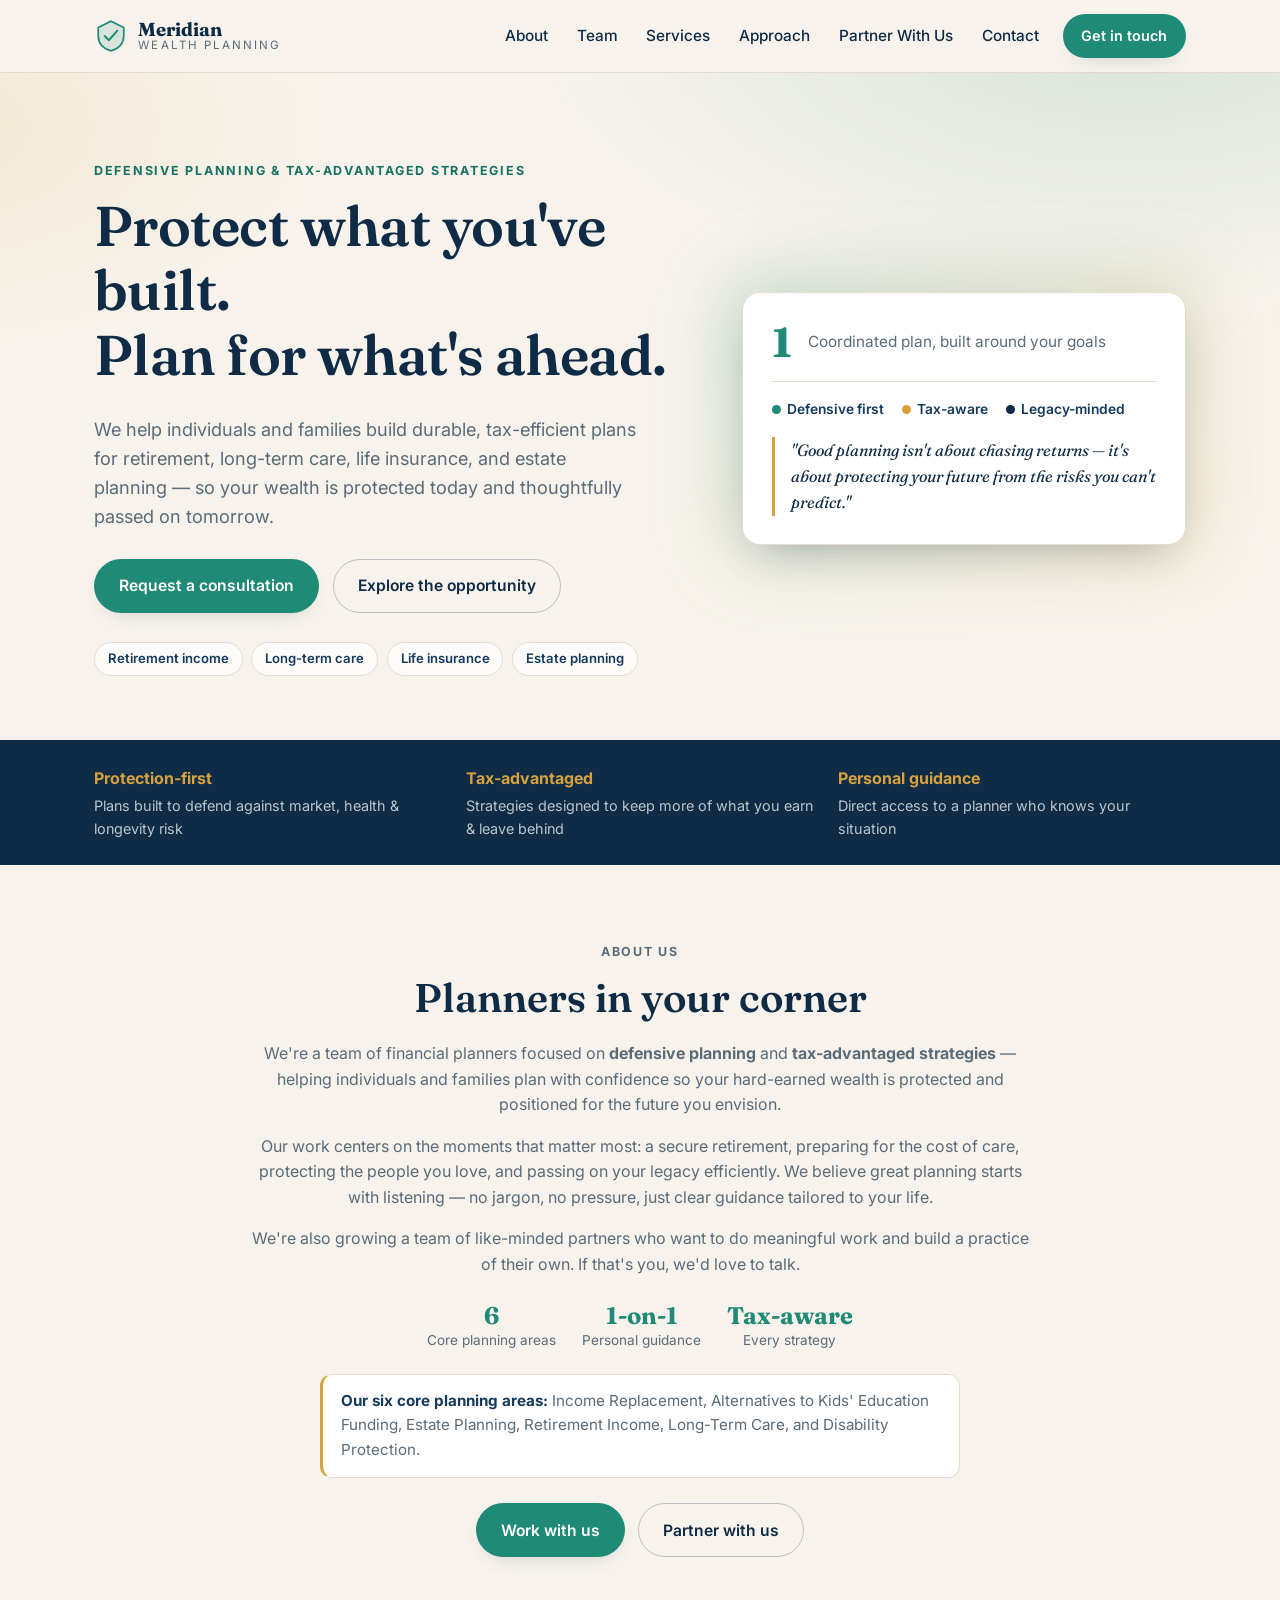
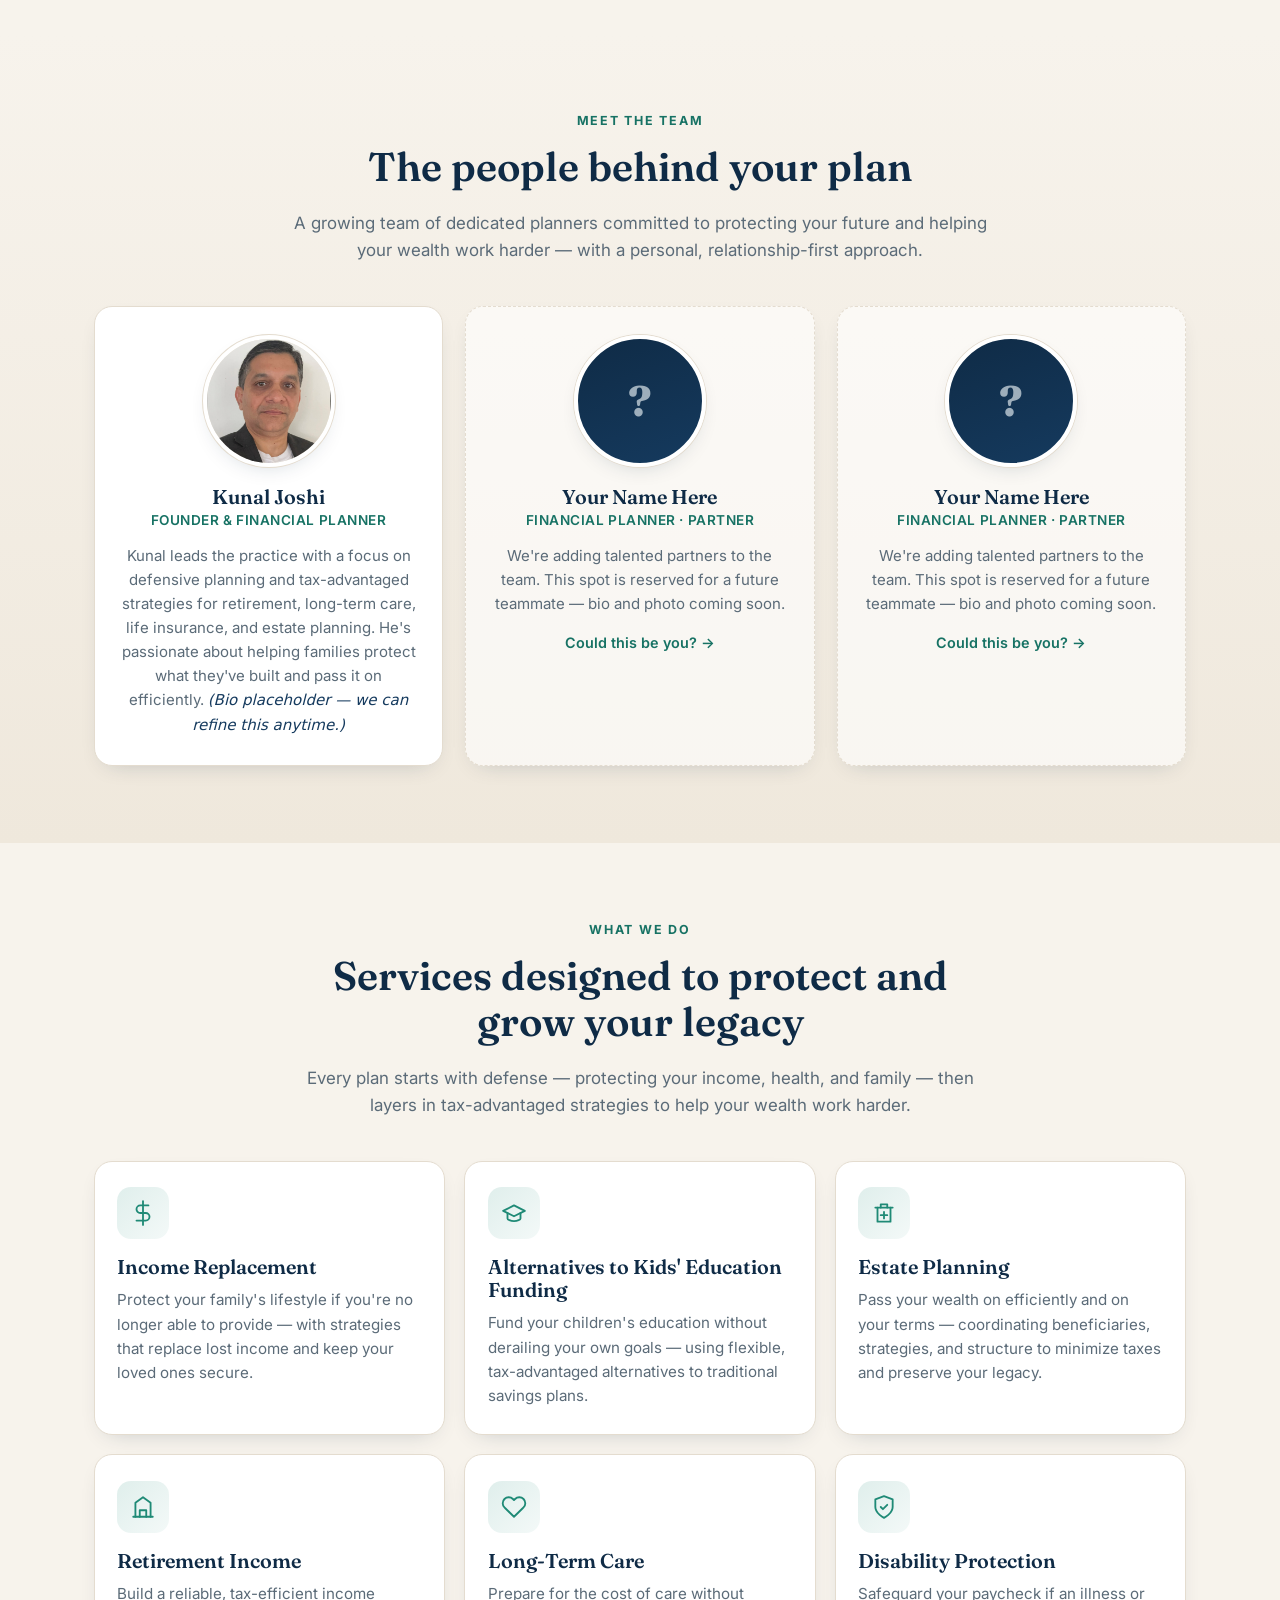
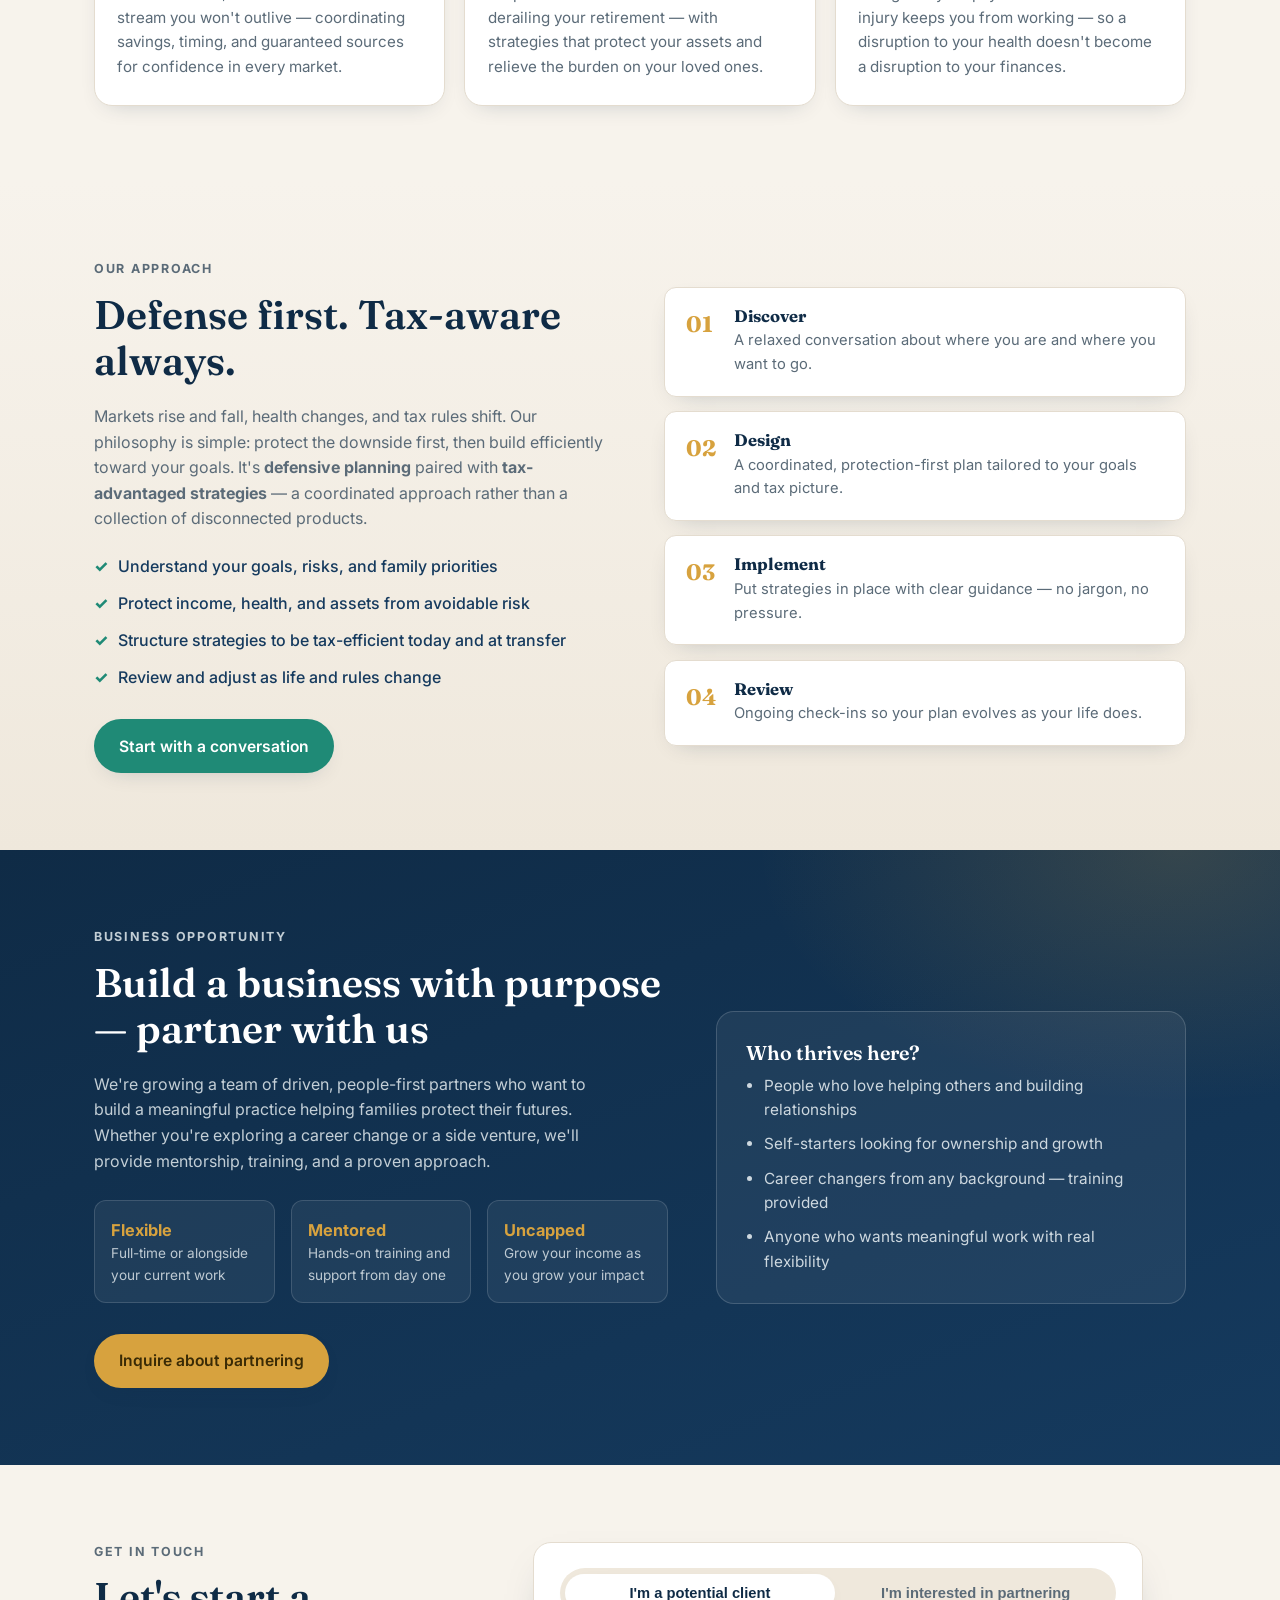
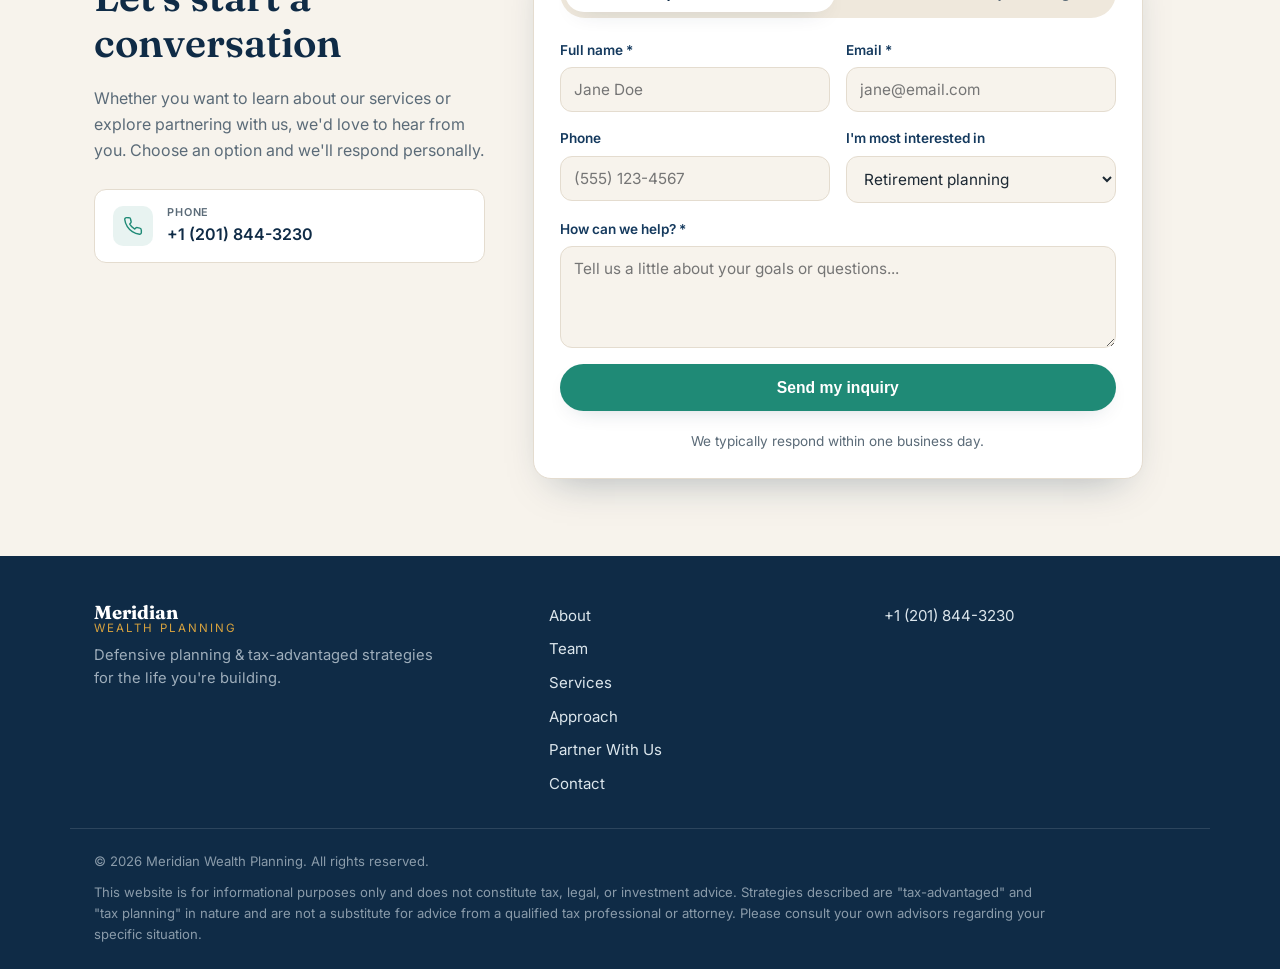
==== commit 933b6855: "Rename to Meridian Wealth Planning; remove email address from site; normalize Fraunces optical sizin" ====
--- a/index.html
+++ b/index.html
@@ -3,8 +3,8 @@
 <head>
   <meta charset="UTF-8" />
   <meta name="viewport" content="width=device-width, initial-scale=1.0" />
-  <title>Meridian Legacy Planning — Defensive &amp; Tax-Advantaged Financial Planning</title>
-  <meta name="description" content="Meridian Legacy Planning helps you protect and grow your wealth through defensive planning and tax-advantaged strategies for retirement, long-term care, life insurance, and estate planning." />
+  <title>Meridian Wealth Planning — Defensive &amp; Tax-Advantaged Financial Planning</title>
+  <meta name="description" content="Meridian Wealth Planning helps you protect and grow your wealth through defensive planning and tax-advantaged strategies for retirement, long-term care, life insurance, and estate planning." />
   <link rel="preconnect" href="https://fonts.googleapis.com" />
   <link rel="preconnect" href="https://fonts.gstatic.com" crossorigin />
   <link href="https://fonts.googleapis.com/css2?family=Fraunces:opsz,wght@9..144,500;9..144,600;9..144,700&family=Inter:wght@400;500;600;700&display=swap" rel="stylesheet" />
@@ -14,7 +14,7 @@
   <!-- Header -->
   <header class="site-header" id="top">
     <div class="container header-inner">
-      <a href="#top" class="brand" aria-label="Meridian Legacy Planning home">
+      <a href="#top" class="brand" aria-label="Meridian Wealth Planning home">
         <span class="brand-mark" aria-hidden="true">
           <svg viewBox="0 0 32 32" width="34" height="34" fill="none">
             <path d="M16 2L4 8v8c0 7.2 5 11.8 12 14 7-2.2 12-6.8 12-14V8L16 2z" fill="currentColor" opacity="0.15"/>
@@ -24,7 +24,7 @@
         </span>
         <span class="brand-text">
           <strong>Meridian</strong>
-          <em>Legacy Planning</em>
+          <em>Wealth Planning</em>
         </span>
       </a>
 
@@ -311,12 +311,6 @@
         <p>Whether you want to learn about our services or explore partnering with us, we'd love to hear from you. Choose an option and we'll respond personally.</p>
 
         <div class="contact-methods">
-          <a class="contact-method" href="mailto:kunaljoshi01@gmail.com">
-            <span class="cm-ic" aria-hidden="true">
-              <svg viewBox="0 0 24 24" width="20" height="20" fill="none" stroke="currentColor" stroke-width="1.7" stroke-linecap="round" stroke-linejoin="round"><rect x="3" y="5" width="18" height="14" rx="2"/><path d="m3 7 9 6 9-6"/></svg>
-            </span>
-            <span><small>Email</small>kunaljoshi01@gmail.com</span>
-          </a>
           <a class="contact-method" href="tel:+12018443230">
             <span class="cm-ic" aria-hidden="true">
               <svg viewBox="0 0 24 24" width="20" height="20" fill="none" stroke="currentColor" stroke-width="1.7" stroke-linecap="round" stroke-linejoin="round"><path d="M22 16.9v3a2 2 0 0 1-2.2 2 19.8 19.8 0 0 1-8.6-3.1 19.5 19.5 0 0 1-6-6A19.8 19.8 0 0 1 2.1 4.2 2 2 0 0 1 4.1 2h3a2 2 0 0 1 2 1.7c.1.9.3 1.8.6 2.7a2 2 0 0 1-.5 2.1L8.1 9.7a16 16 0 0 0 6 6l1.2-1.2a2 2 0 0 1 2.1-.5c.9.3 1.8.5 2.7.6a2 2 0 0 1 1.7 2z"/></svg>
@@ -334,7 +328,7 @@
 
         <!-- Client form -->
         <form class="contact-form is-active" data-form="client" action="https://formspree.io/f/your-form-id" method="POST" novalidate>
-          <input type="hidden" name="_subject" value="New client inquiry — Meridian Legacy Planning" />
+          <input type="hidden" name="_subject" value="New client inquiry — Meridian Wealth Planning" />
           <input type="hidden" name="inquiry_type" value="Client" />
           <div class="field-row">
             <label class="field"><span>Full name *</span><input type="text" name="name" required placeholder="Jane Doe" /></label>
@@ -360,7 +354,7 @@
 
         <!-- Partner form -->
         <form class="contact-form" data-form="partner" action="https://formspree.io/f/your-form-id" method="POST" novalidate>
-          <input type="hidden" name="_subject" value="New partner inquiry — Meridian Legacy Planning" />
+          <input type="hidden" name="_subject" value="New partner inquiry — Meridian Wealth Planning" />
           <input type="hidden" name="inquiry_type" value="Partner" />
           <div class="field-row">
             <label class="field"><span>Full name *</span><input type="text" name="name" required placeholder="Alex Rivera" /></label>
@@ -384,7 +378,7 @@
       <div class="footer-brand">
         <span class="brand-text">
           <strong>Meridian</strong>
-          <em>Legacy Planning</em>
+          <em>Wealth Planning</em>
         </span>
         <p>Defensive planning &amp; tax-advantaged strategies for the life you're building.</p>
       </div>
@@ -397,12 +391,11 @@
         <a href="#contact">Contact</a>
       </div>
       <div class="footer-contact">
-        <a href="mailto:kunaljoshi01@gmail.com">kunaljoshi01@gmail.com</a>
         <a href="tel:+12018443230">+1 (201) 844-3230</a>
       </div>
     </div>
     <div class="container footer-legal">
-      <p>&copy; <span id="year"></span> Meridian Legacy Planning. All rights reserved.</p>
+      <p>&copy; <span id="year"></span> Meridian Wealth Planning. All rights reserved.</p>
       <p class="disclaimer">
         This website is for informational purposes only and does not constitute tax,
         legal, or investment advice. Strategies described are "tax-advantaged" and
--- a/styles.css
+++ b/styles.css
@@ -28,7 +28,8 @@
   line-height:1.6;
   -webkit-font-smoothing:antialiased;
 }
-h1,h2,h3,h4{font-family:"Fraunces",Georgia,serif;line-height:1.15;color:var(--navy);margin:0 0 .5em}
+h1,h2,h3,h4{font-family:"Fraunces",Georgia,serif;line-height:1.15;color:var(--navy);margin:0 0 .5em;font-optical-sizing:none;font-variation-settings:"opsz" 30}
+.brand-text strong,.stat-num,.stat-card blockquote,.about-stats strong,.team-photo--placeholder span,.step-num{font-optical-sizing:none;font-variation-settings:"opsz" 30}
 h1{font-size:clamp(2.1rem,4.6vw,3.5rem);font-weight:600;letter-spacing:-.01em}
 h2{font-size:clamp(1.7rem,3.2vw,2.5rem);font-weight:600}
 h3{font-size:1.25rem;font-weight:600}
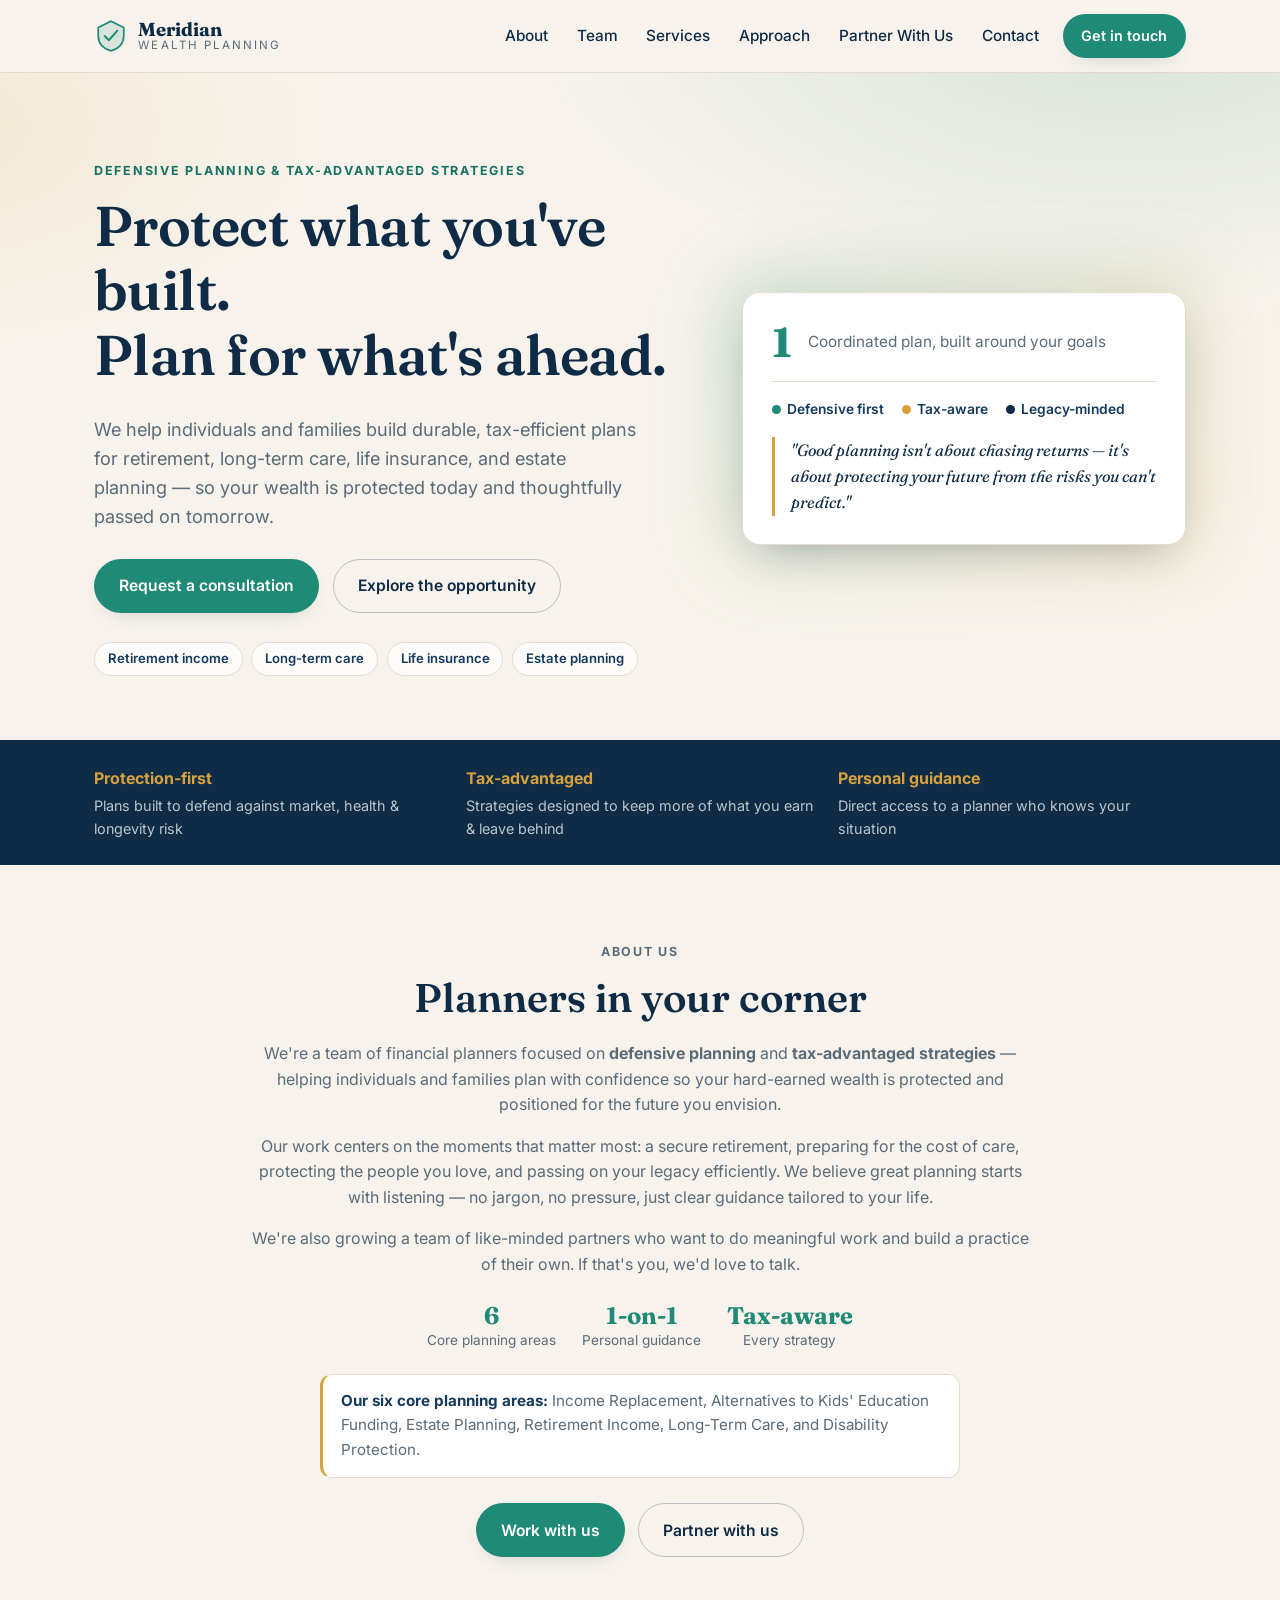
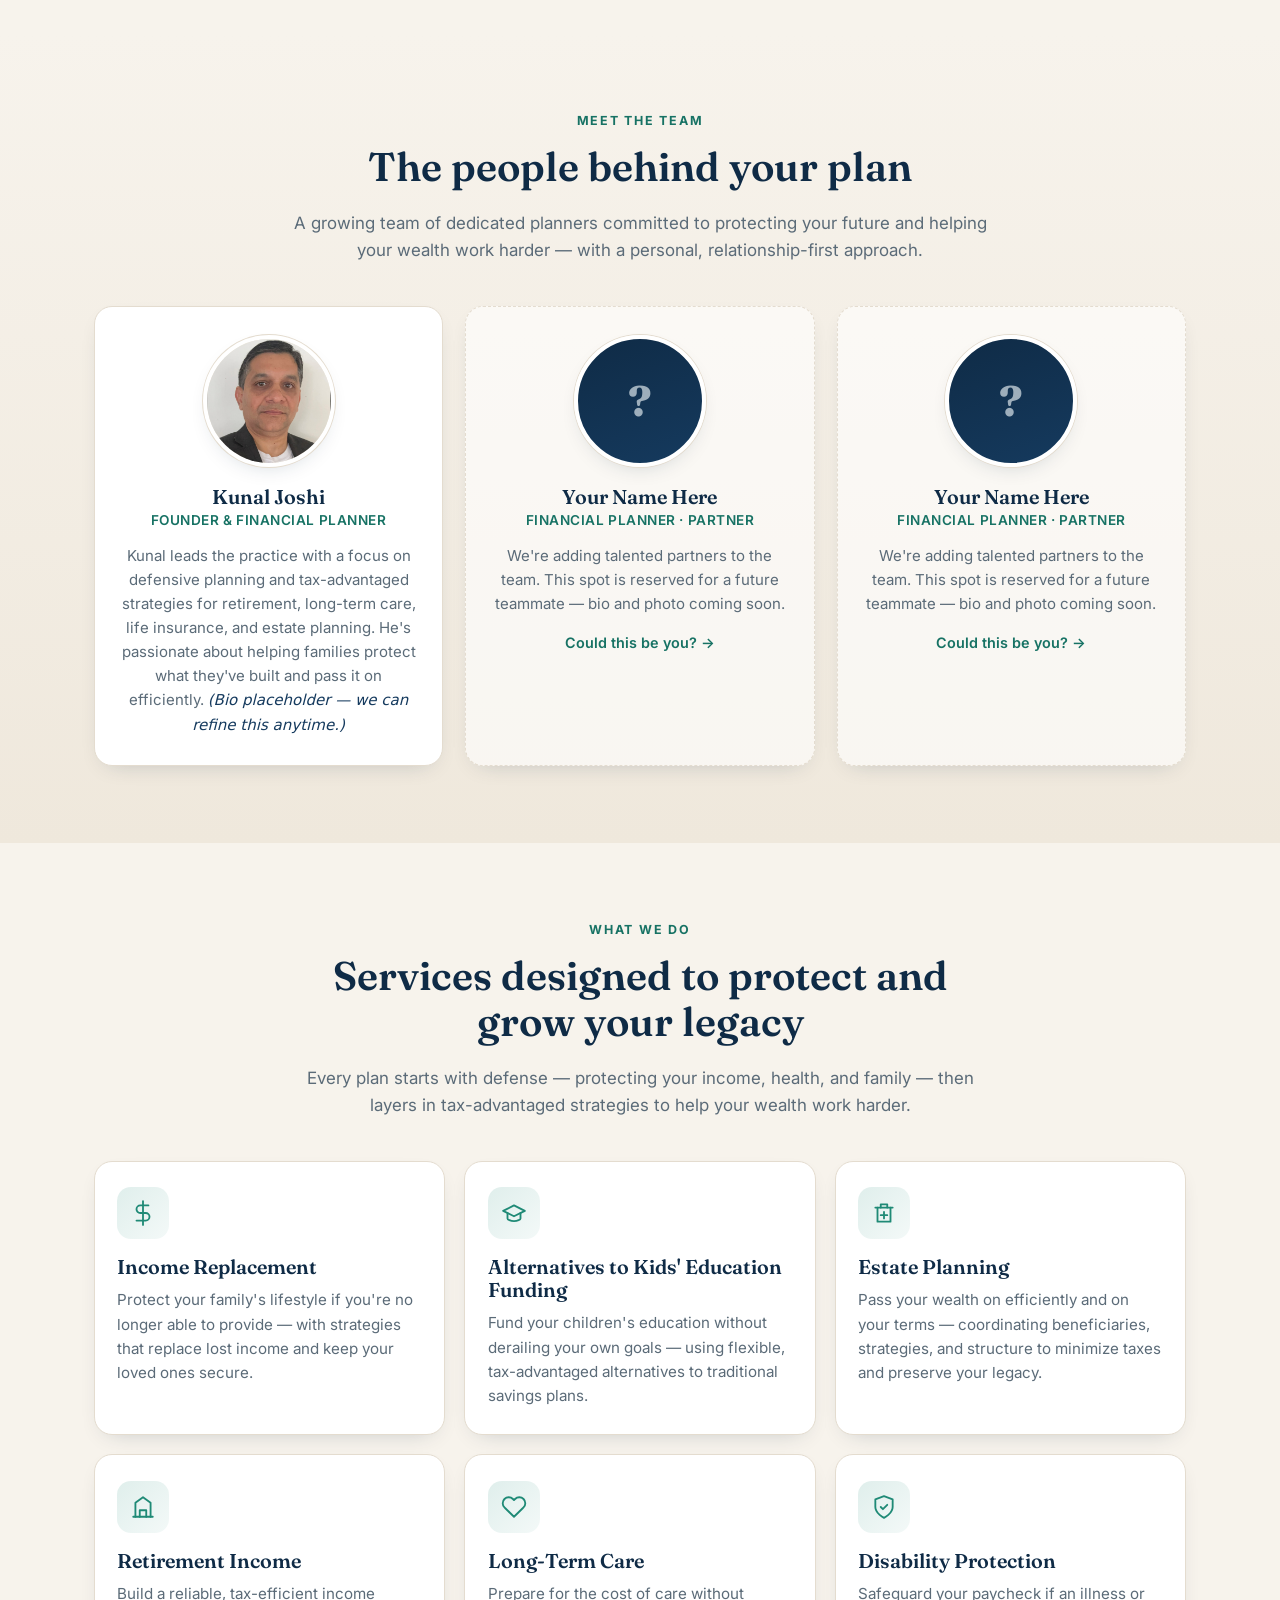
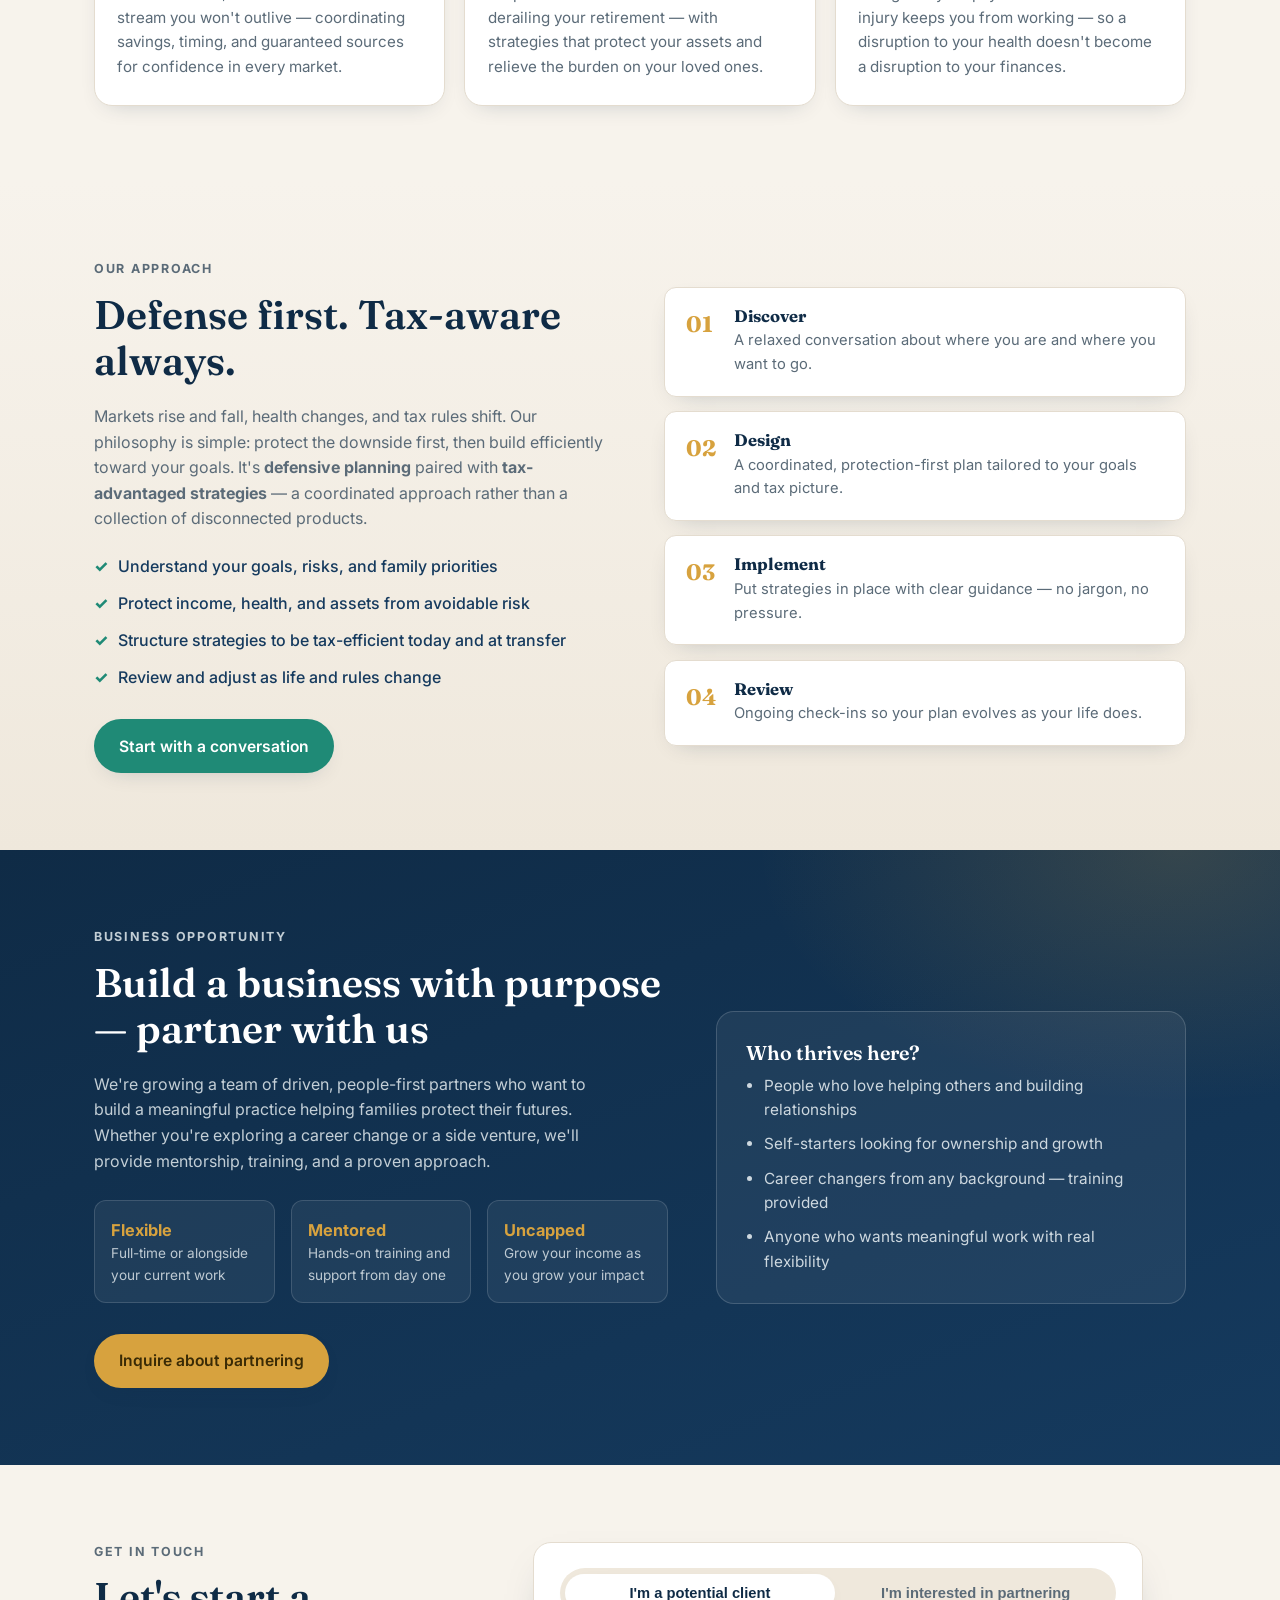
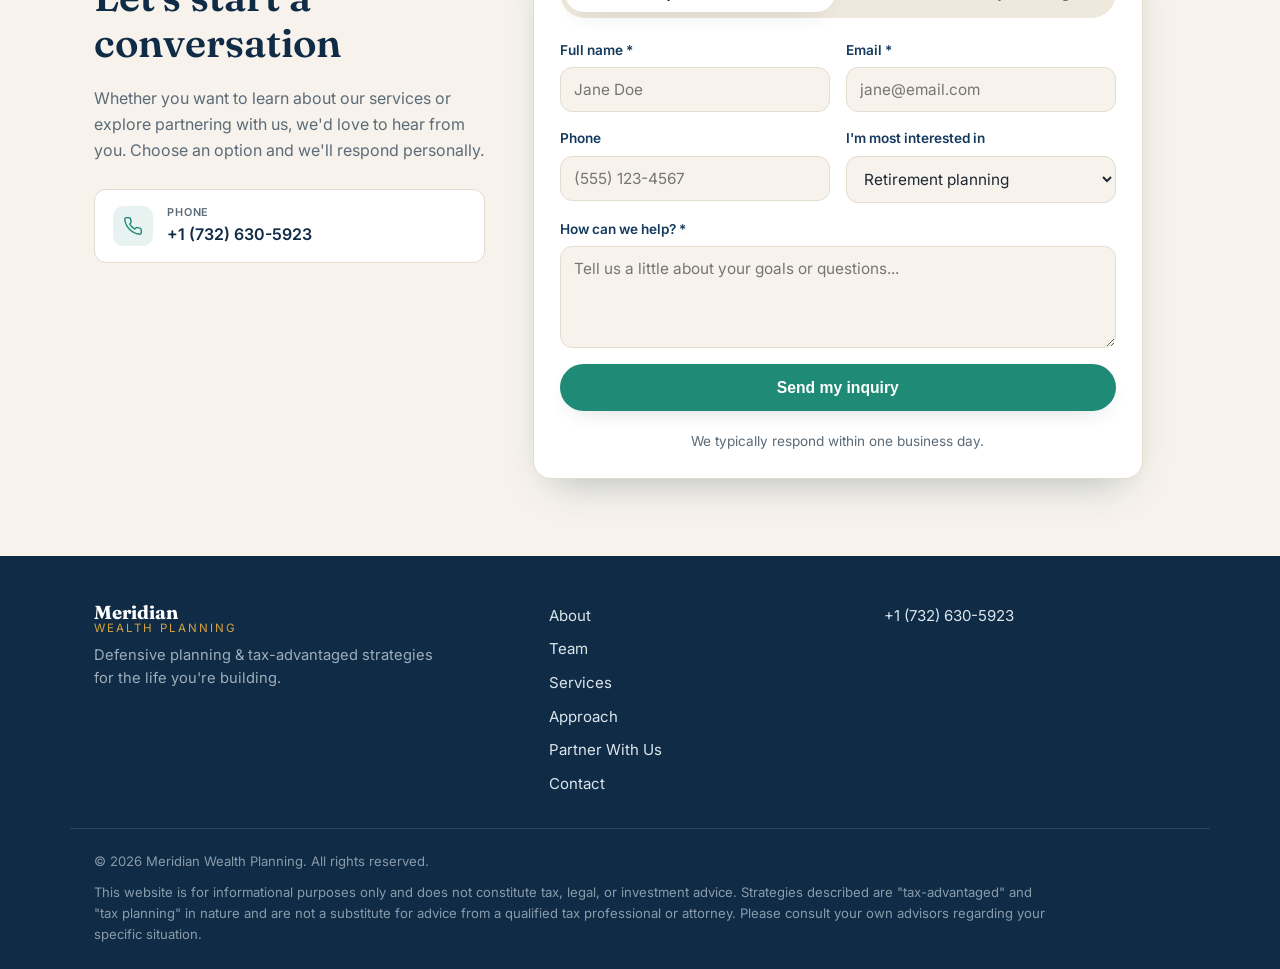
==== commit d999e1c6: "Add public phone number (732) 630-5923 to contact and footer Co-authored-by: Copilot App <223556219+" ====
--- a/index.html
+++ b/index.html
@@ -311,11 +311,11 @@
         <p>Whether you want to learn about our services or explore partnering with us, we'd love to hear from you. Choose an option and we'll respond personally.</p>
 
         <div class="contact-methods">
-          <a class="contact-method" href="tel:+12018443230">
+          <a class="contact-method" href="tel:+17326305923">
             <span class="cm-ic" aria-hidden="true">
               <svg viewBox="0 0 24 24" width="20" height="20" fill="none" stroke="currentColor" stroke-width="1.7" stroke-linecap="round" stroke-linejoin="round"><path d="M22 16.9v3a2 2 0 0 1-2.2 2 19.8 19.8 0 0 1-8.6-3.1 19.5 19.5 0 0 1-6-6A19.8 19.8 0 0 1 2.1 4.2 2 2 0 0 1 4.1 2h3a2 2 0 0 1 2 1.7c.1.9.3 1.8.6 2.7a2 2 0 0 1-.5 2.1L8.1 9.7a16 16 0 0 0 6 6l1.2-1.2a2 2 0 0 1 2.1-.5c.9.3 1.8.5 2.7.6a2 2 0 0 1 1.7 2z"/></svg>
             </span>
-            <span><small>Phone</small>+1 (201) 844-3230</span>
+            <span><small>Phone</small>+1 (732) 630-5923</span>
           </a>
         </div>
       </div>
@@ -391,7 +391,7 @@
         <a href="#contact">Contact</a>
       </div>
       <div class="footer-contact">
-        <a href="tel:+12018443230">+1 (201) 844-3230</a>
+        <a href="tel:+17326305923">+1 (732) 630-5923</a>
       </div>
     </div>
     <div class="container footer-legal">
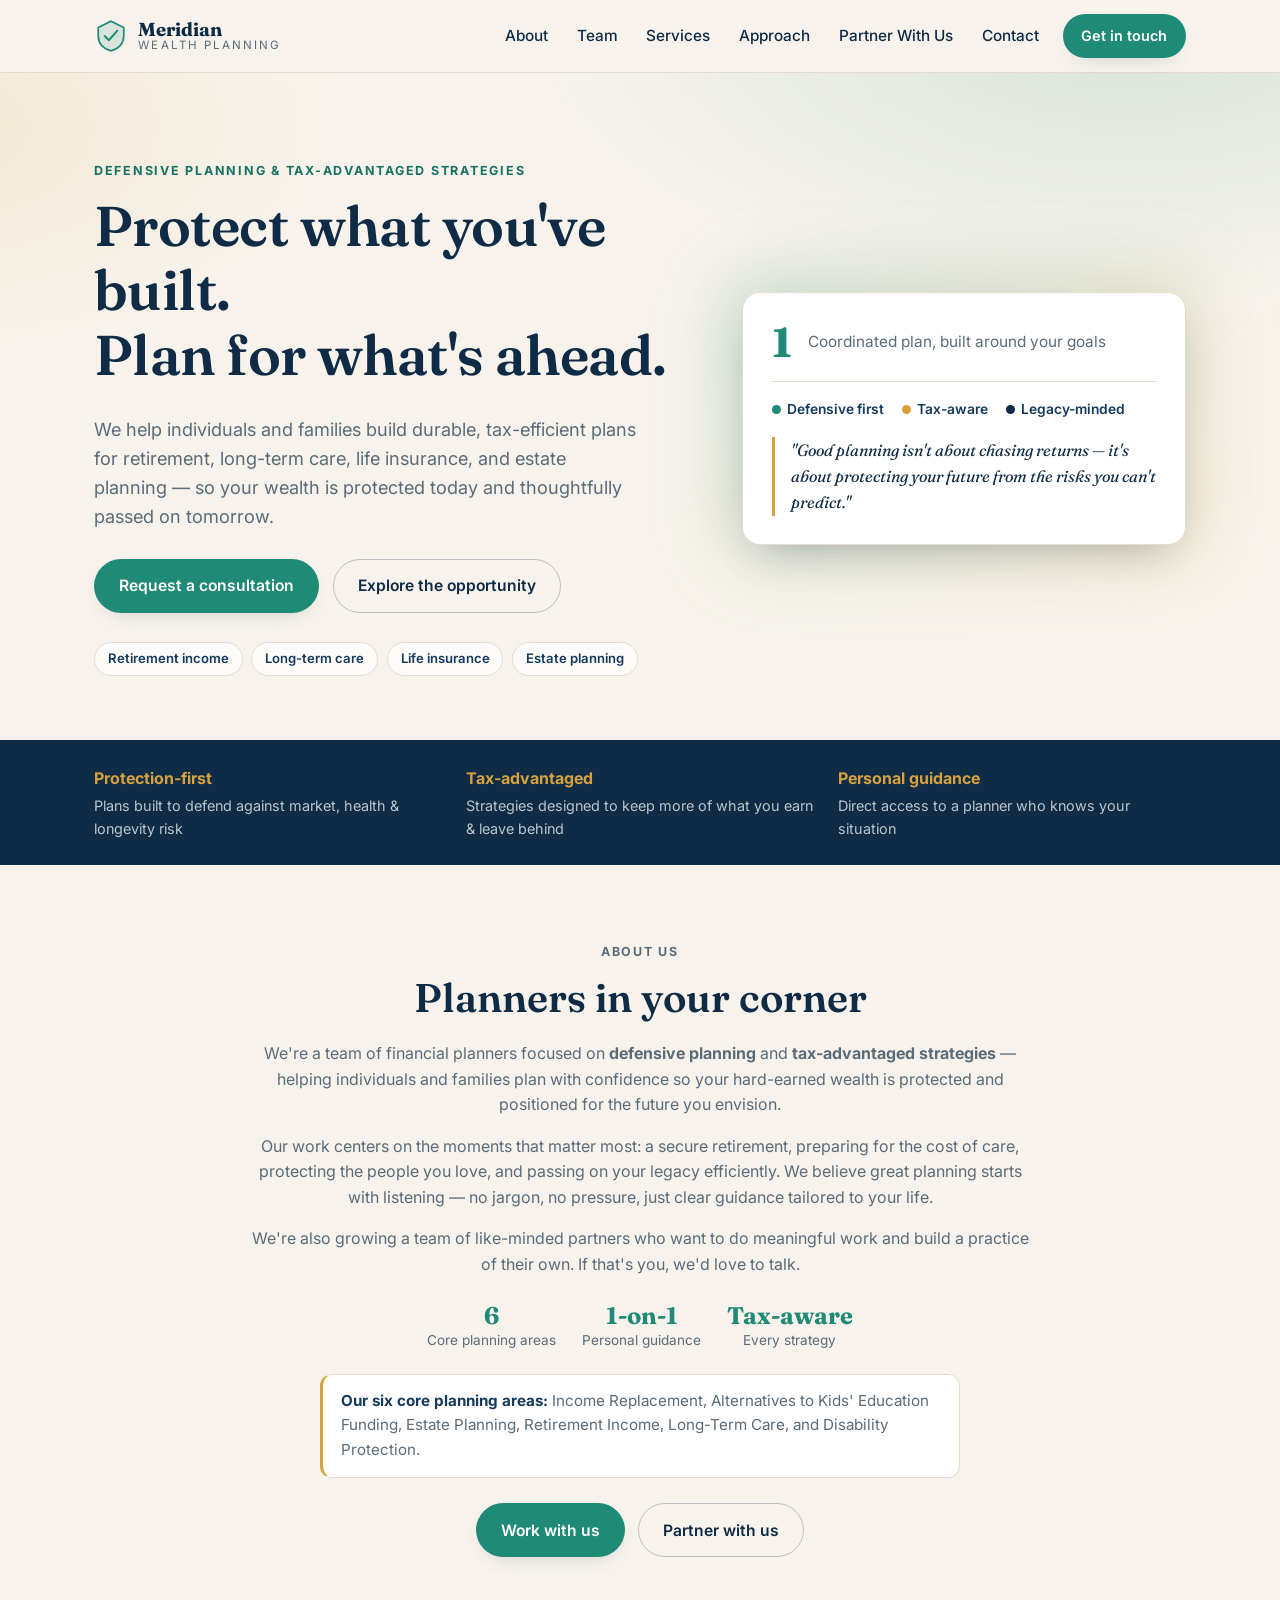
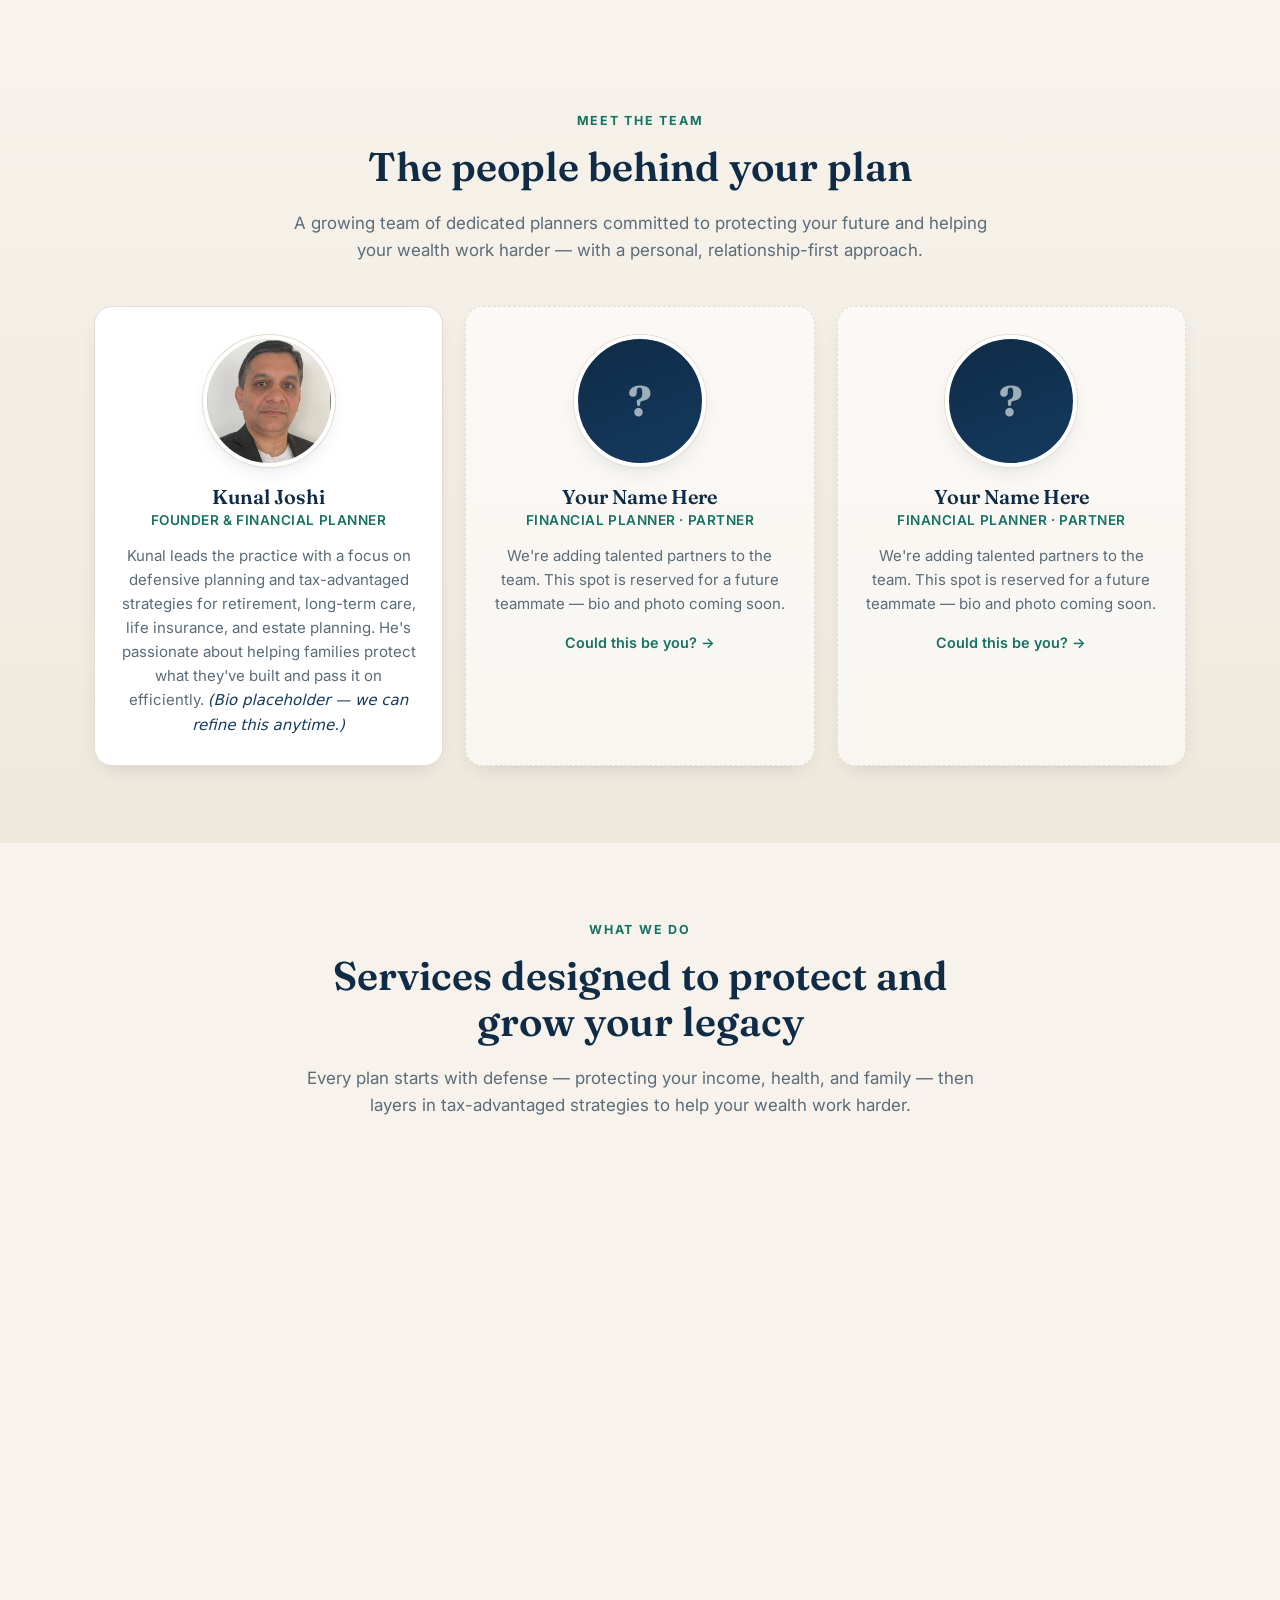
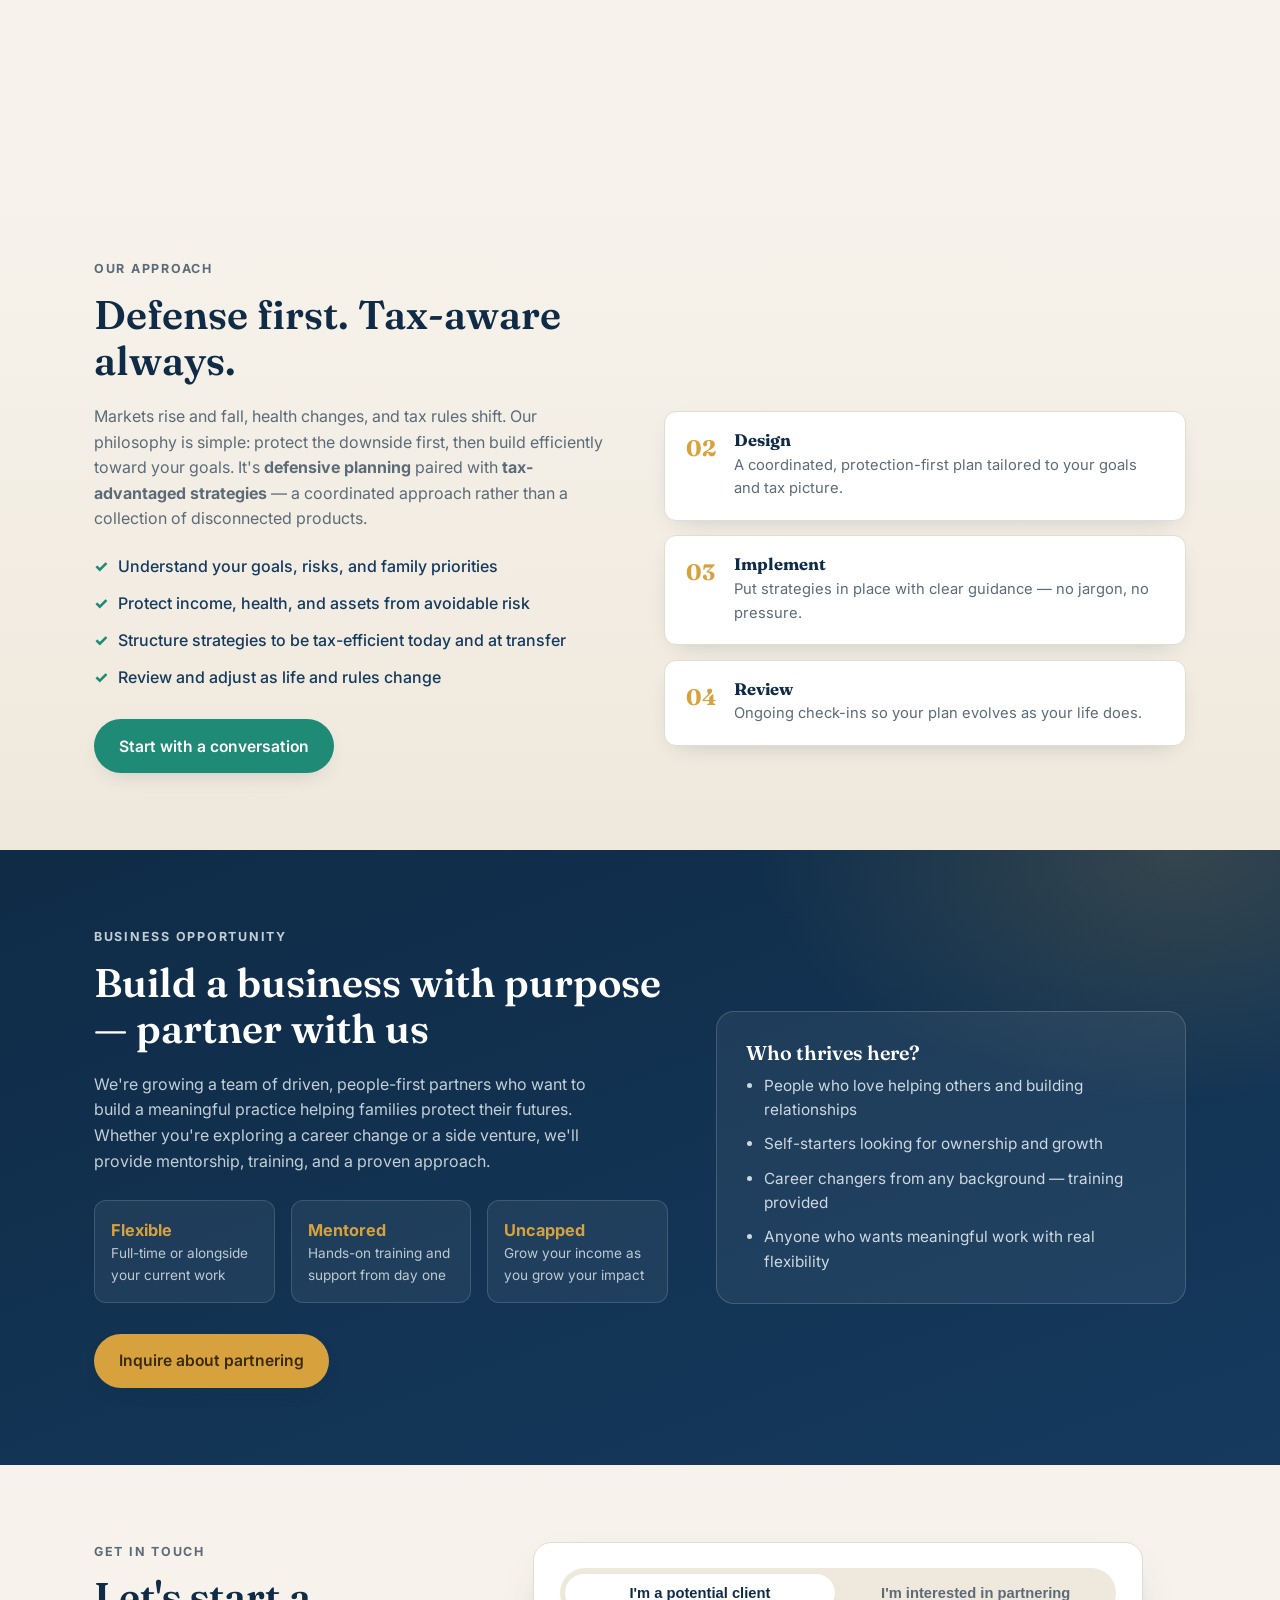
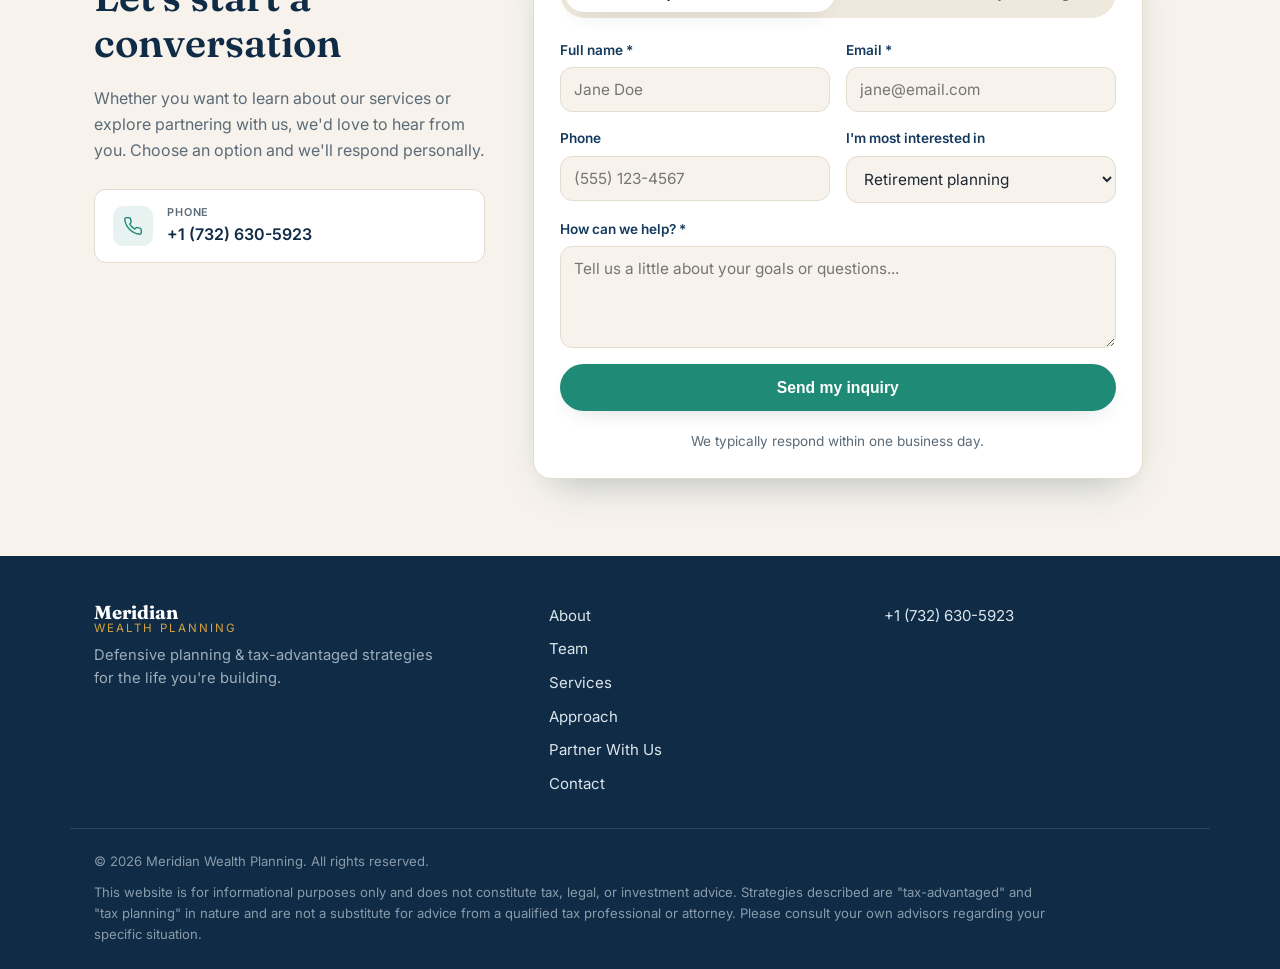
==== commit 90304f30: "Activate contact form email delivery with Web3Forms access key Co-authored-by: Copilot App <22355621" ====
--- a/index.html
+++ b/index.html
@@ -327,9 +327,12 @@
         </div>
 
         <!-- Client form -->
-        <form class="contact-form is-active" data-form="client" action="https://formspree.io/f/your-form-id" method="POST" novalidate>
-          <input type="hidden" name="_subject" value="New client inquiry — Meridian Wealth Planning" />
+        <form class="contact-form is-active" data-form="client" action="https://api.web3forms.com/submit" method="POST" novalidate>
+          <input type="hidden" name="access_key" value="60b9eb62-965d-484b-9429-e816944cec91" />
+          <input type="hidden" name="subject" value="New client inquiry — Meridian Wealth Planning" />
+          <input type="hidden" name="from_name" value="Meridian Wealth Planning Website" />
           <input type="hidden" name="inquiry_type" value="Client" />
+          <input type="checkbox" name="botcheck" class="hp-field" style="display:none !important" tabindex="-1" autocomplete="off" aria-hidden="true" />
           <div class="field-row">
             <label class="field"><span>Full name *</span><input type="text" name="name" required placeholder="Jane Doe" /></label>
             <label class="field"><span>Email *</span><input type="email" name="email" required placeholder="jane@email.com" /></label>
@@ -353,9 +356,12 @@
         </form>
 
         <!-- Partner form -->
-        <form class="contact-form" data-form="partner" action="https://formspree.io/f/your-form-id" method="POST" novalidate>
-          <input type="hidden" name="_subject" value="New partner inquiry — Meridian Wealth Planning" />
+        <form class="contact-form" data-form="partner" action="https://api.web3forms.com/submit" method="POST" novalidate>
+          <input type="hidden" name="access_key" value="60b9eb62-965d-484b-9429-e816944cec91" />
+          <input type="hidden" name="subject" value="New partner inquiry — Meridian Wealth Planning" />
+          <input type="hidden" name="from_name" value="Meridian Wealth Planning Website" />
           <input type="hidden" name="inquiry_type" value="Partner" />
+          <input type="checkbox" name="botcheck" class="hp-field" style="display:none !important" tabindex="-1" autocomplete="off" aria-hidden="true" />
           <div class="field-row">
             <label class="field"><span>Full name *</span><input type="text" name="name" required placeholder="Alex Rivera" /></label>
             <label class="field"><span>Email *</span><input type="email" name="email" required placeholder="alex@email.com" /></label>
@@ -409,3 +415,4 @@
   <script src="script.js"></script>
 </body>
 </html>
+
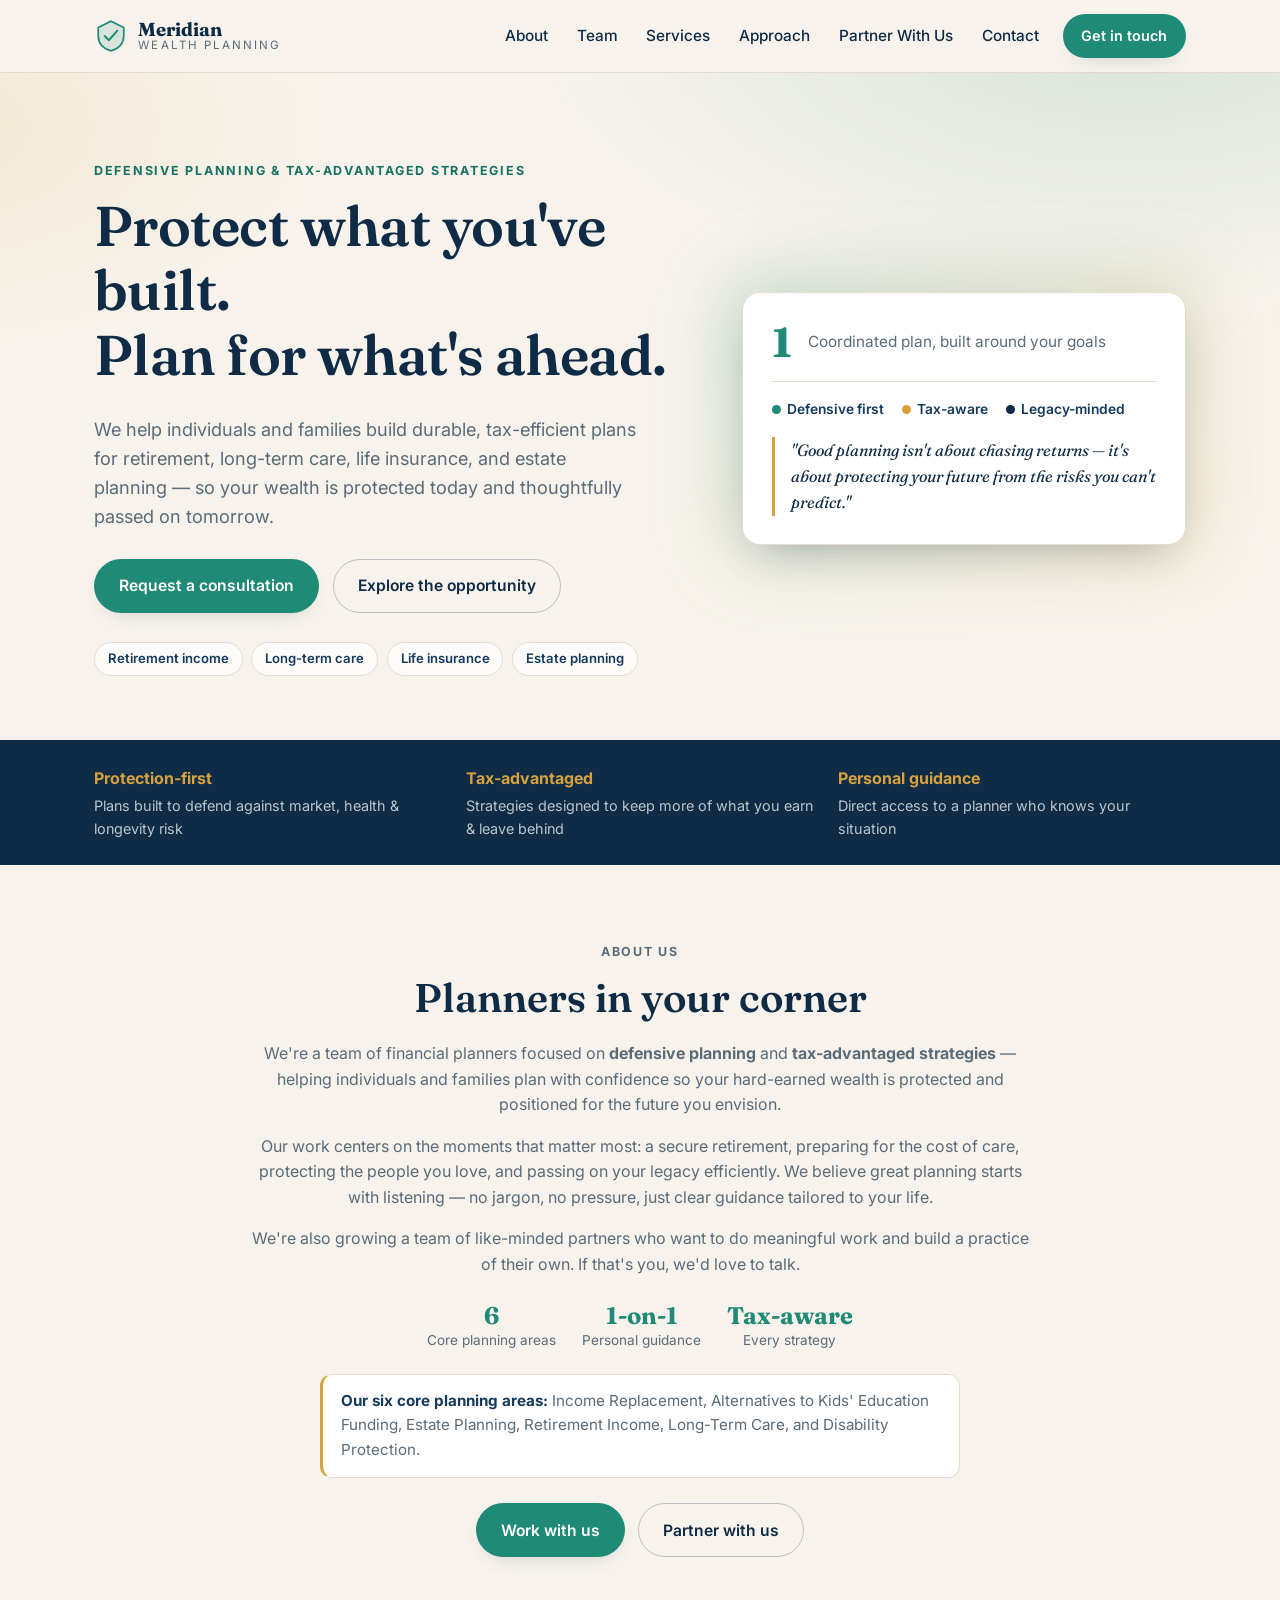
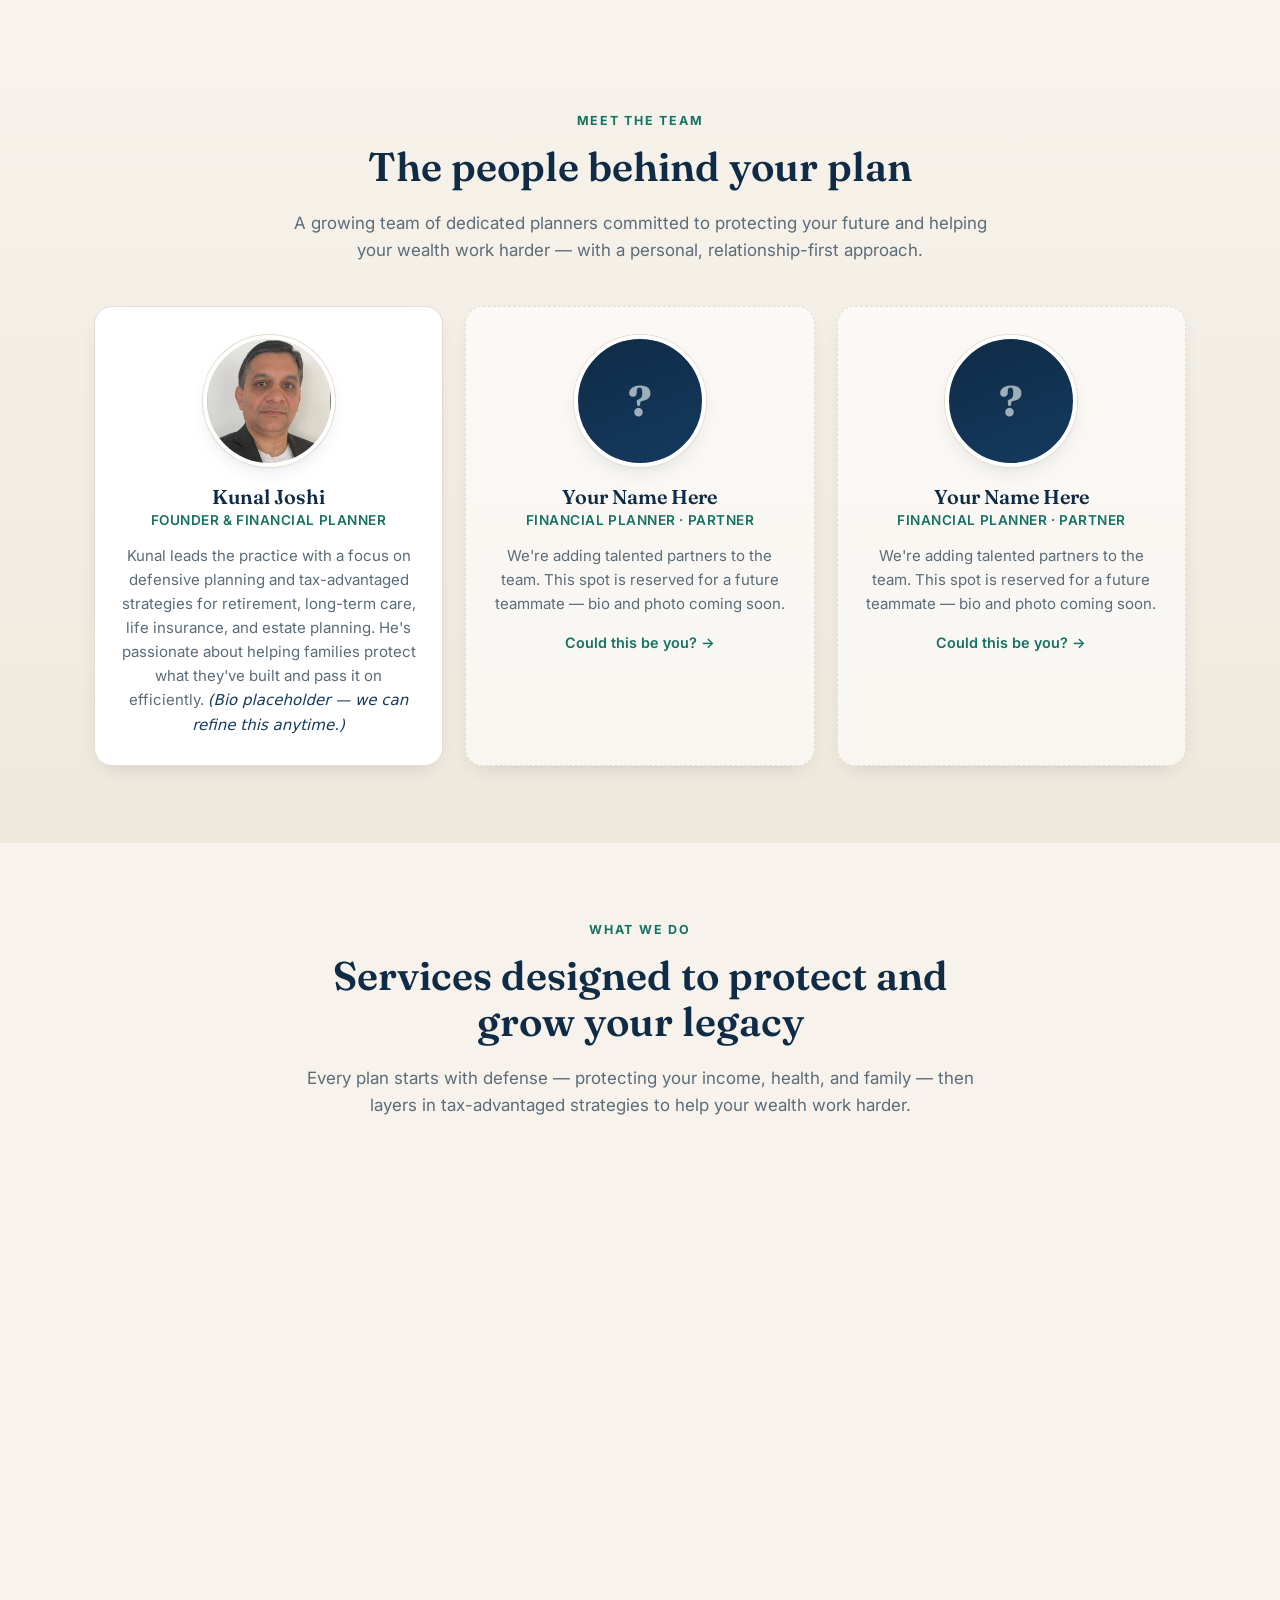
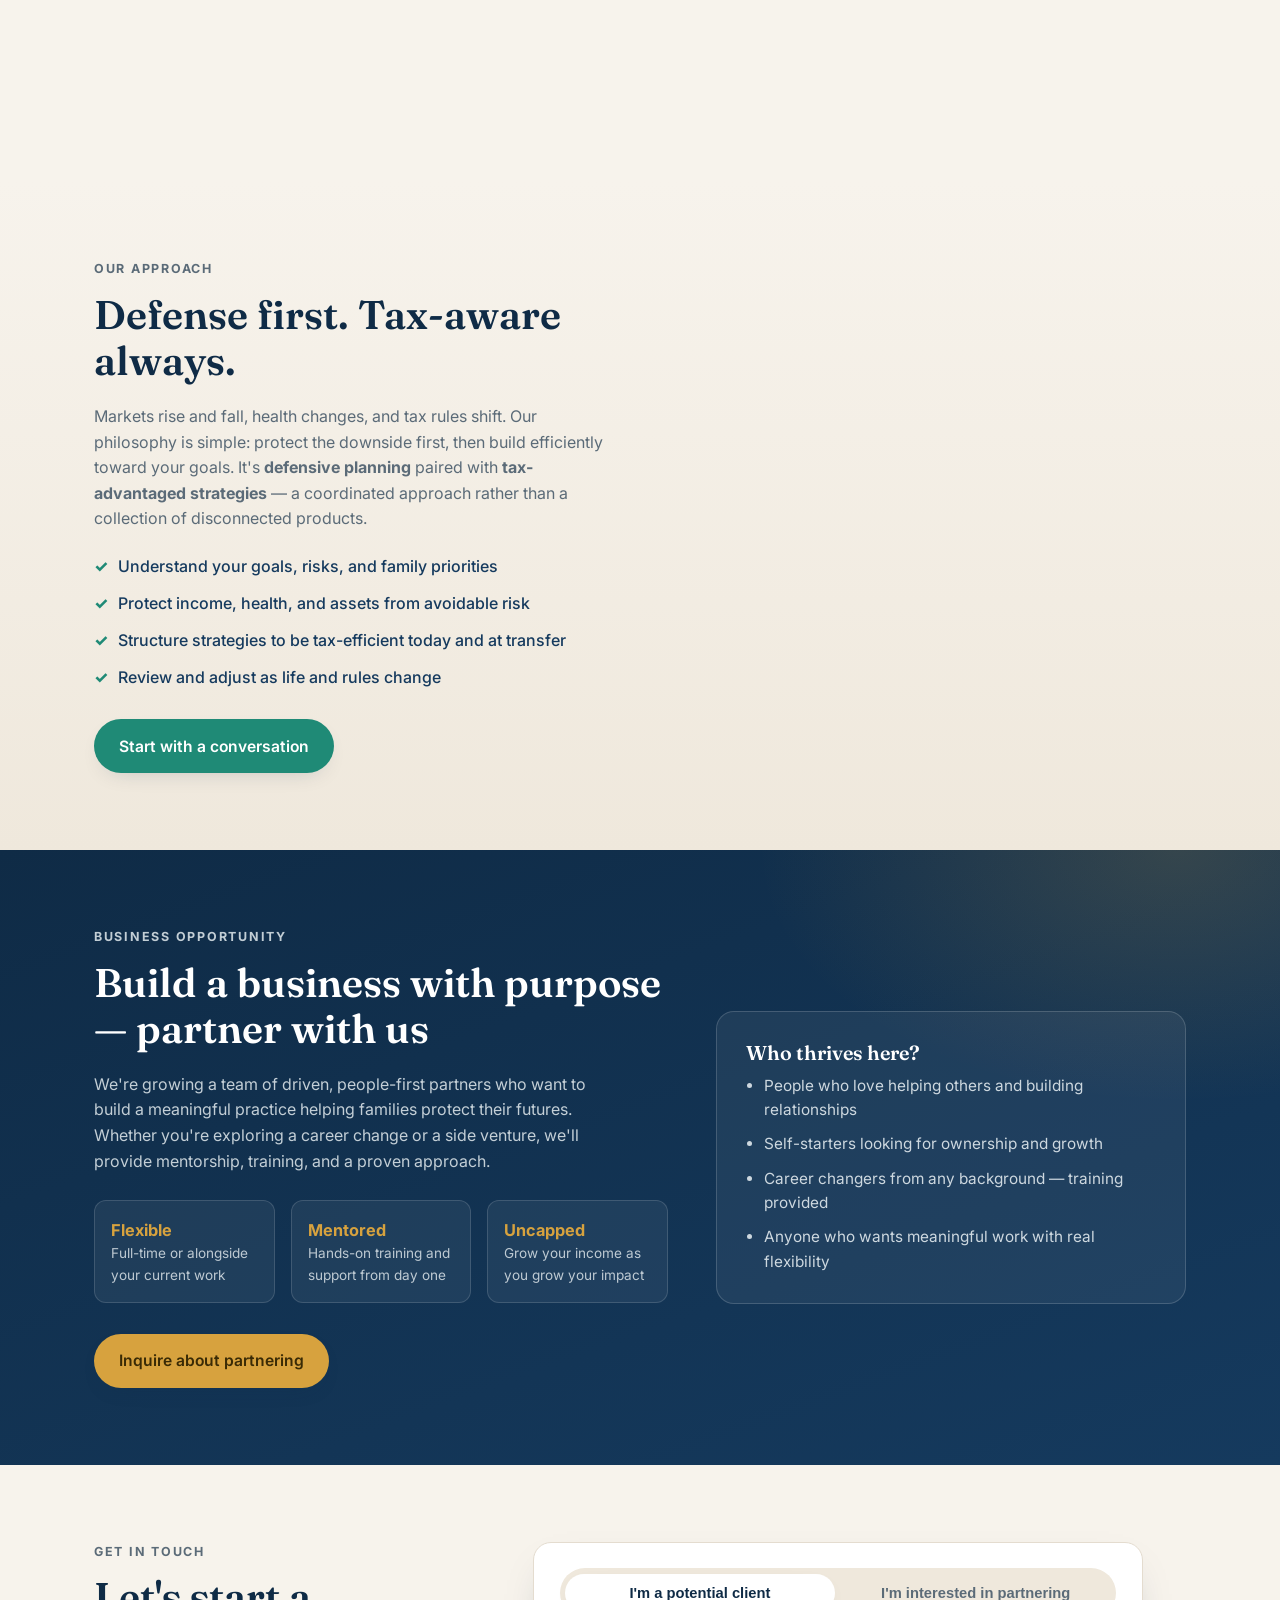
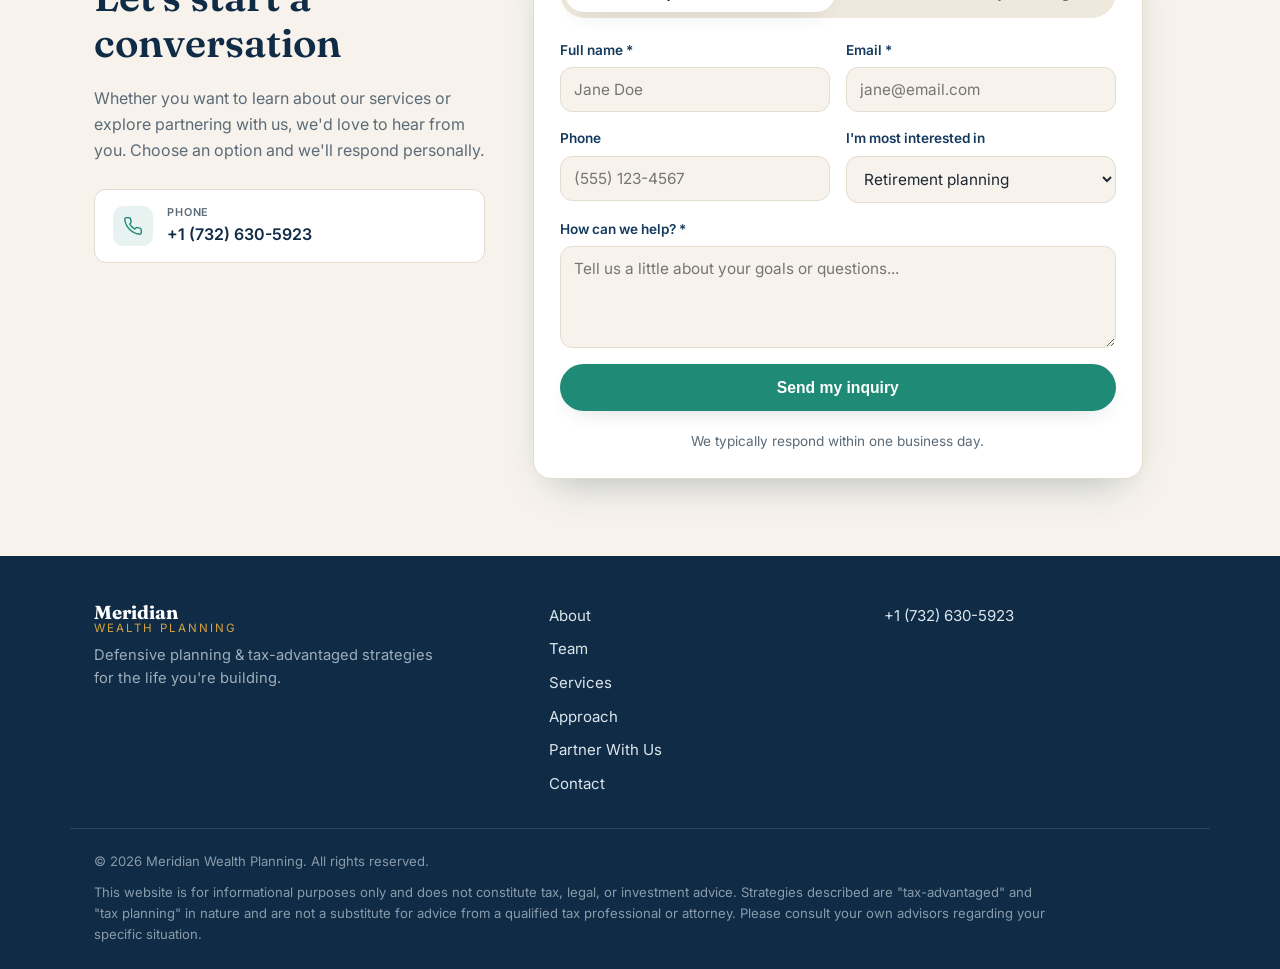
==== commit 5cd6caf3: "Add GoatCounter privacy-friendly analytics to site and flyer pages Co-authored-by: Copilot App <2235" ====
--- a/index.html
+++ b/index.html
@@ -413,6 +413,9 @@
   </footer>
 
   <script src="script.js"></script>
+  <!-- GoatCounter privacy-friendly analytics -->
+  <script data-goatcounter="https://meridianwealth.goatcounter.com/count"
+          async src="//gc.zgo.at/count.js"></script>
 </body>
 </html>
 
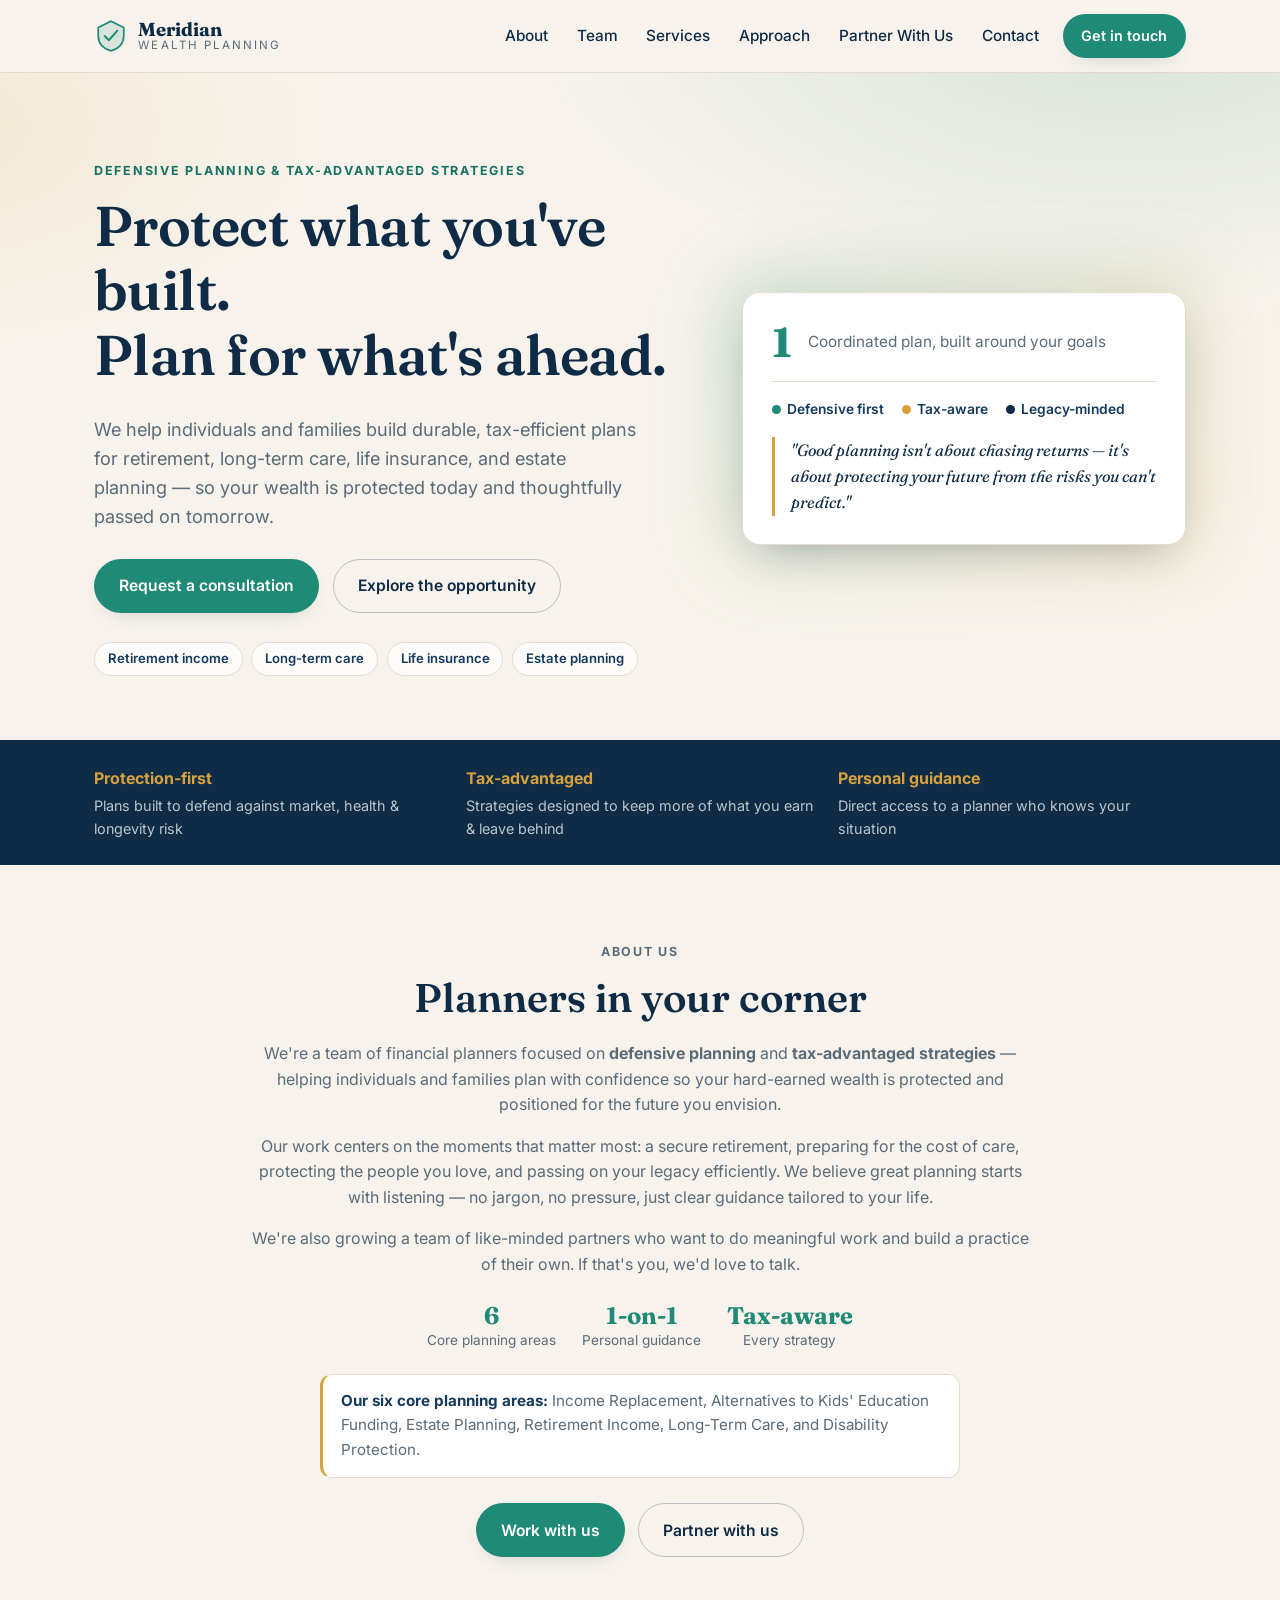
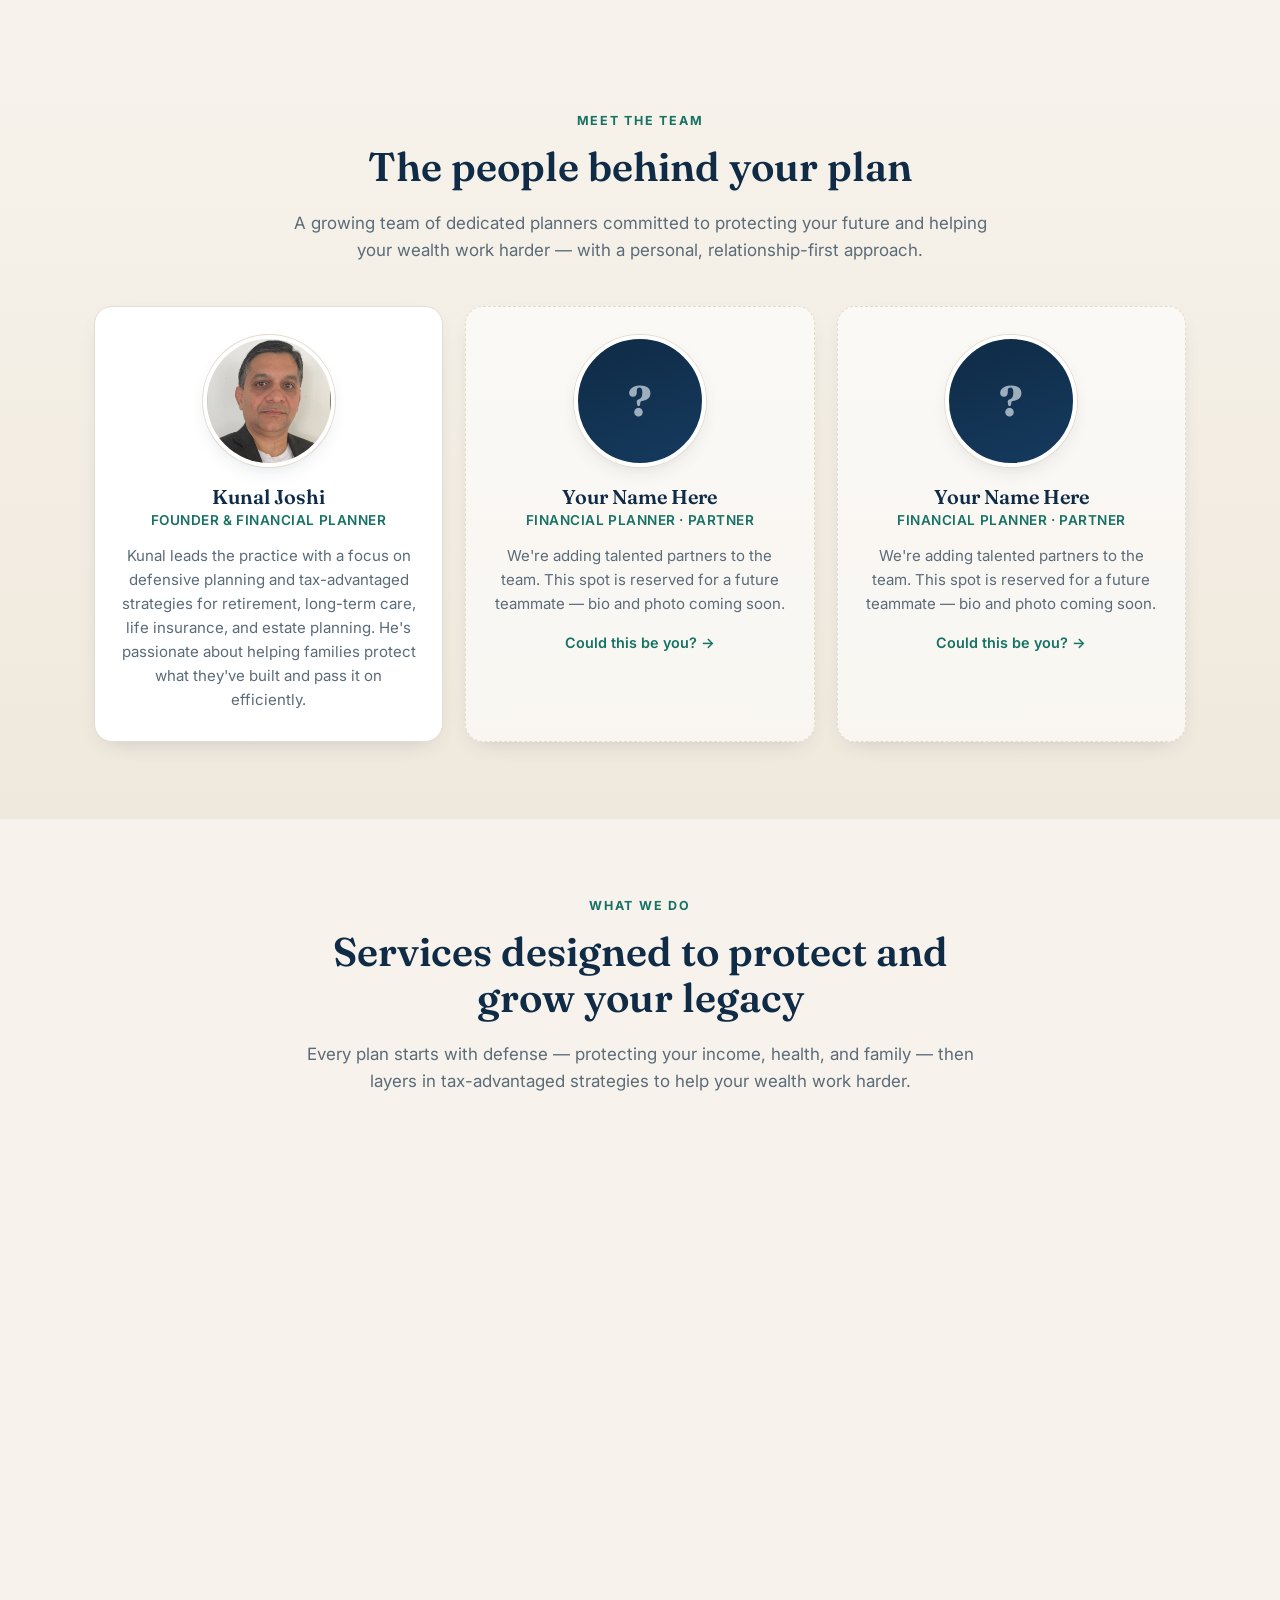
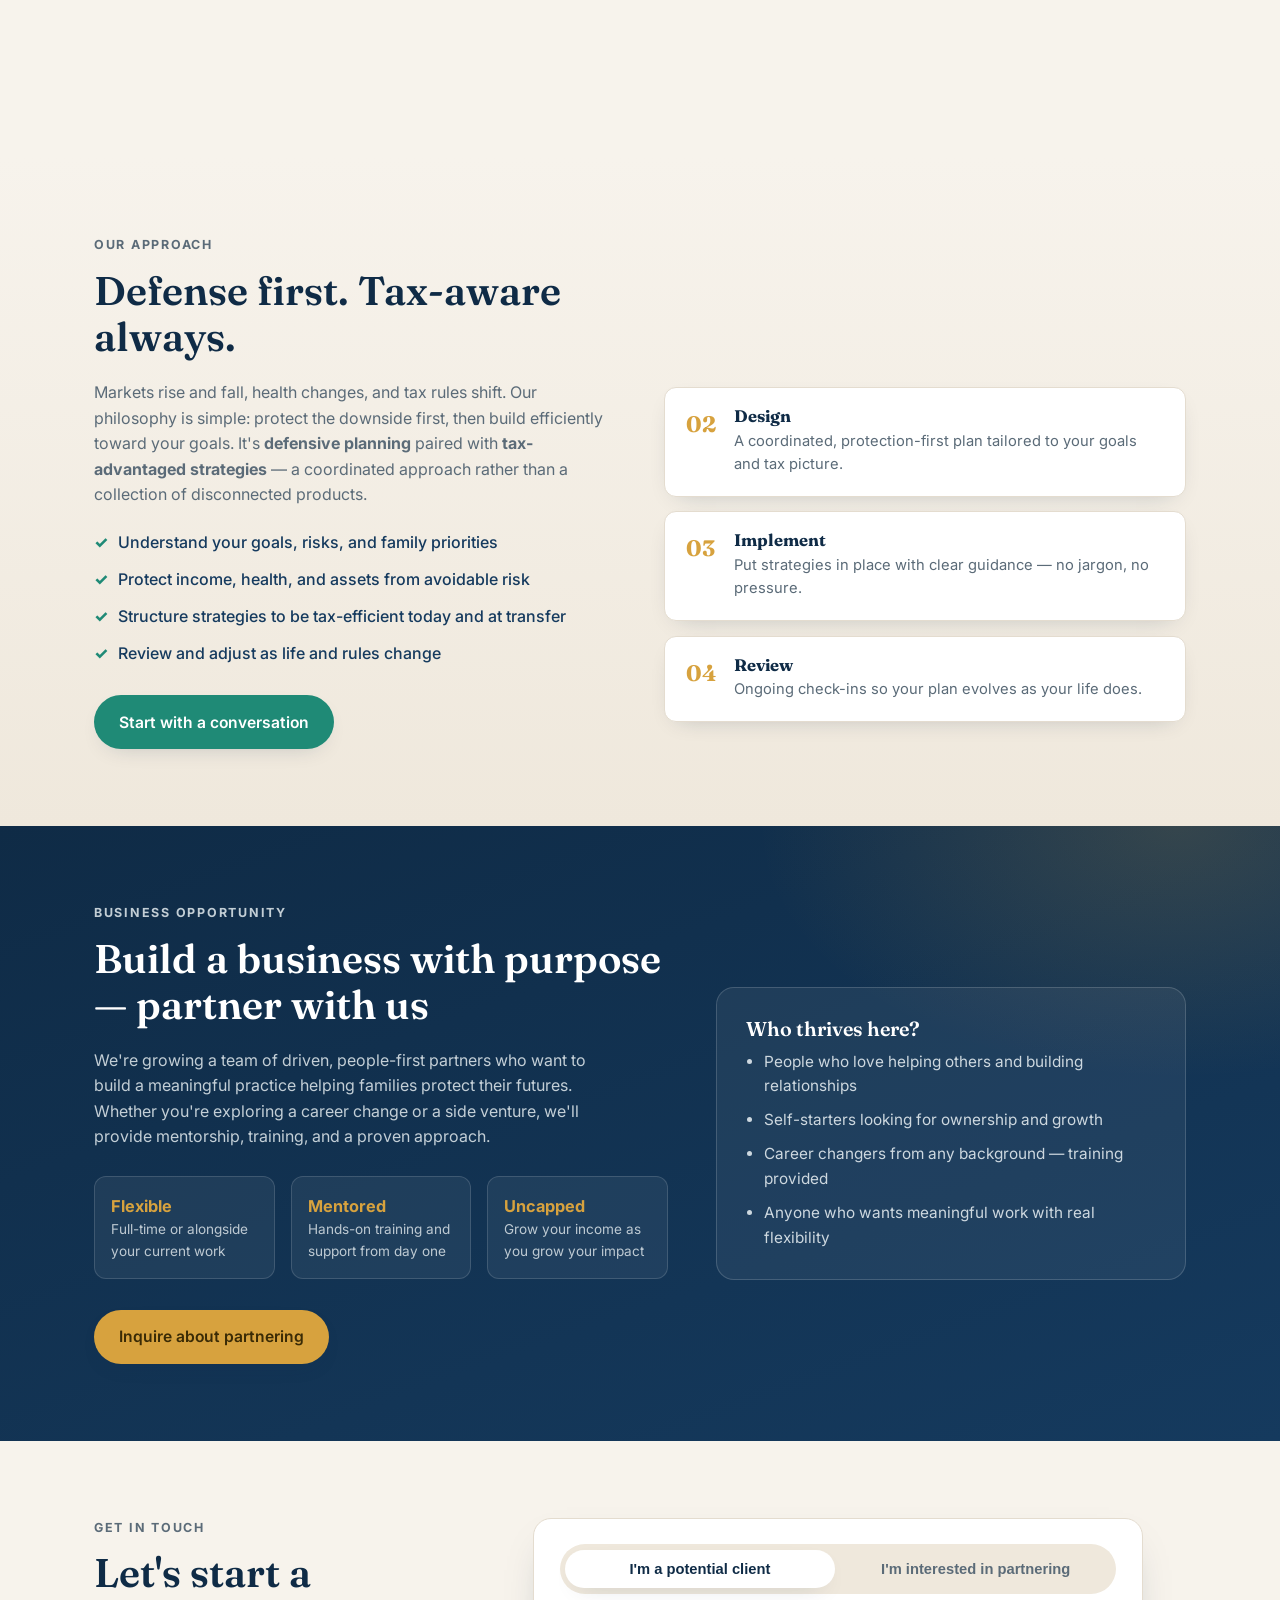
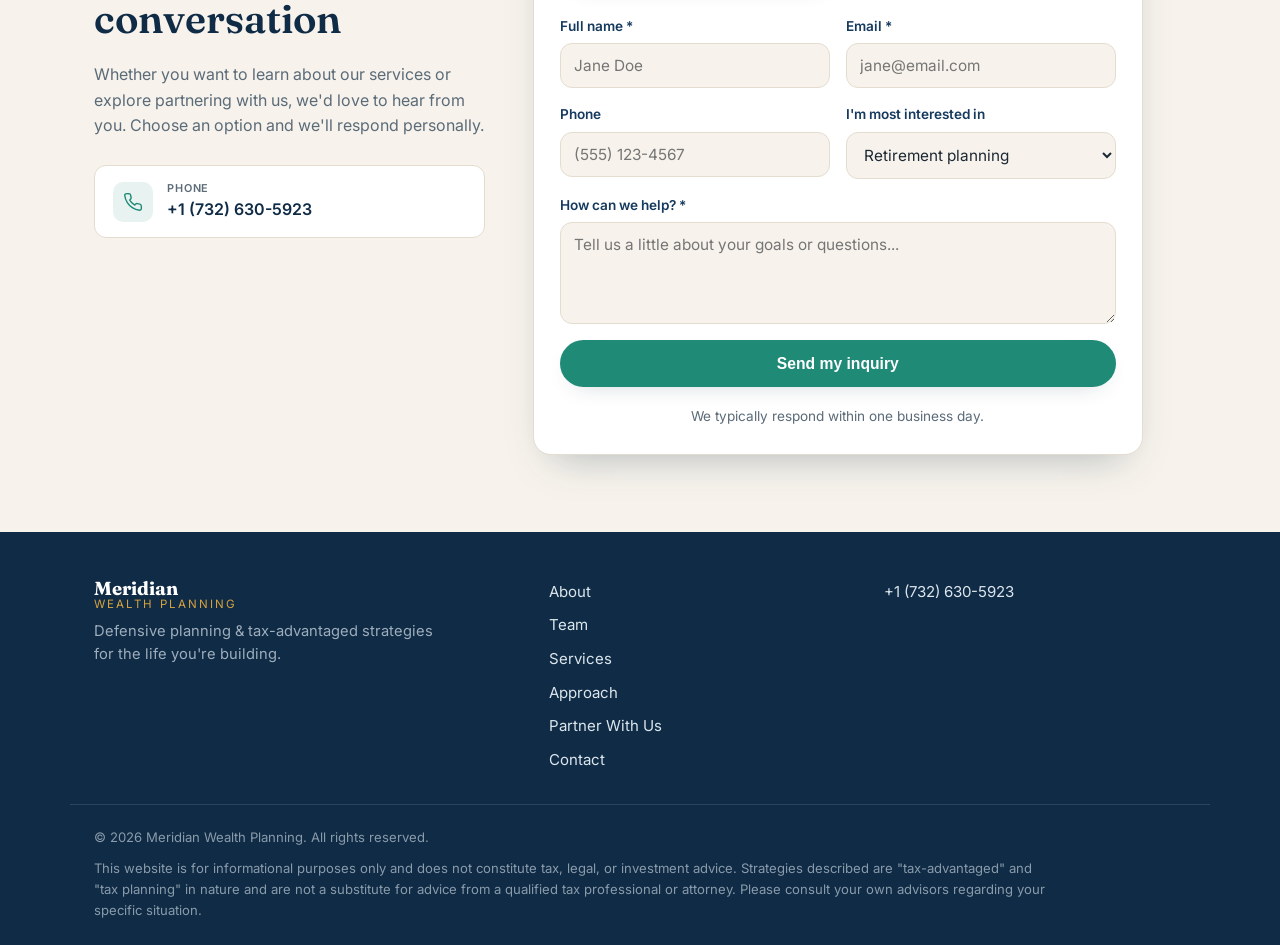
==== commit 6bf8388b: "Remove placeholder note from team bio Co-authored-by: Copilot App <223556219+Copilot@users.noreply.g" ====
--- a/index.html
+++ b/index.html
@@ -156,7 +156,7 @@
             Kunal leads the practice with a focus on defensive planning and tax-advantaged
             strategies for retirement, long-term care, life insurance, and estate planning.
             He's passionate about helping families protect what they've built and pass it on
-            efficiently. <em>(Bio placeholder — we can refine this anytime.)</em>
+            efficiently.
           </p>
         </article>
         <article class="team-card team-card--empty">
@@ -418,4 +418,3 @@
           async src="//gc.zgo.at/count.js"></script>
 </body>
 </html>
-
